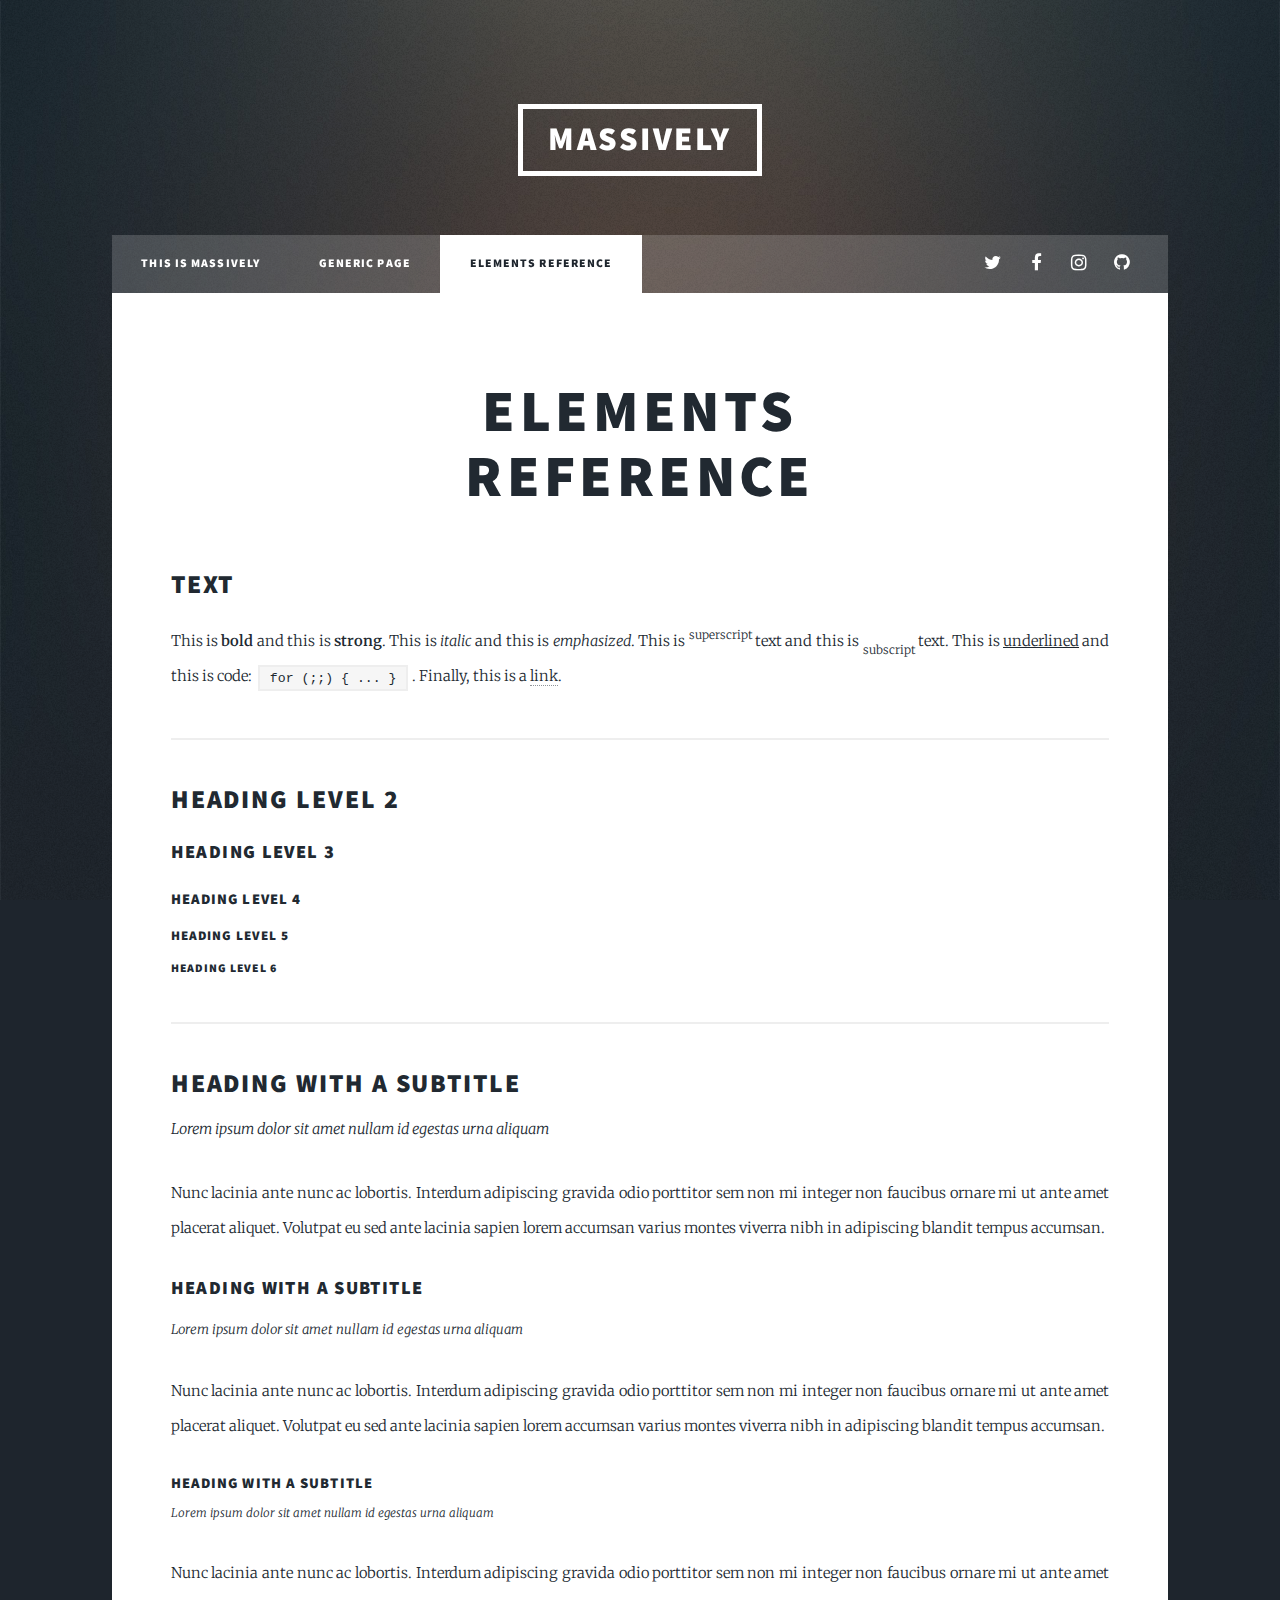
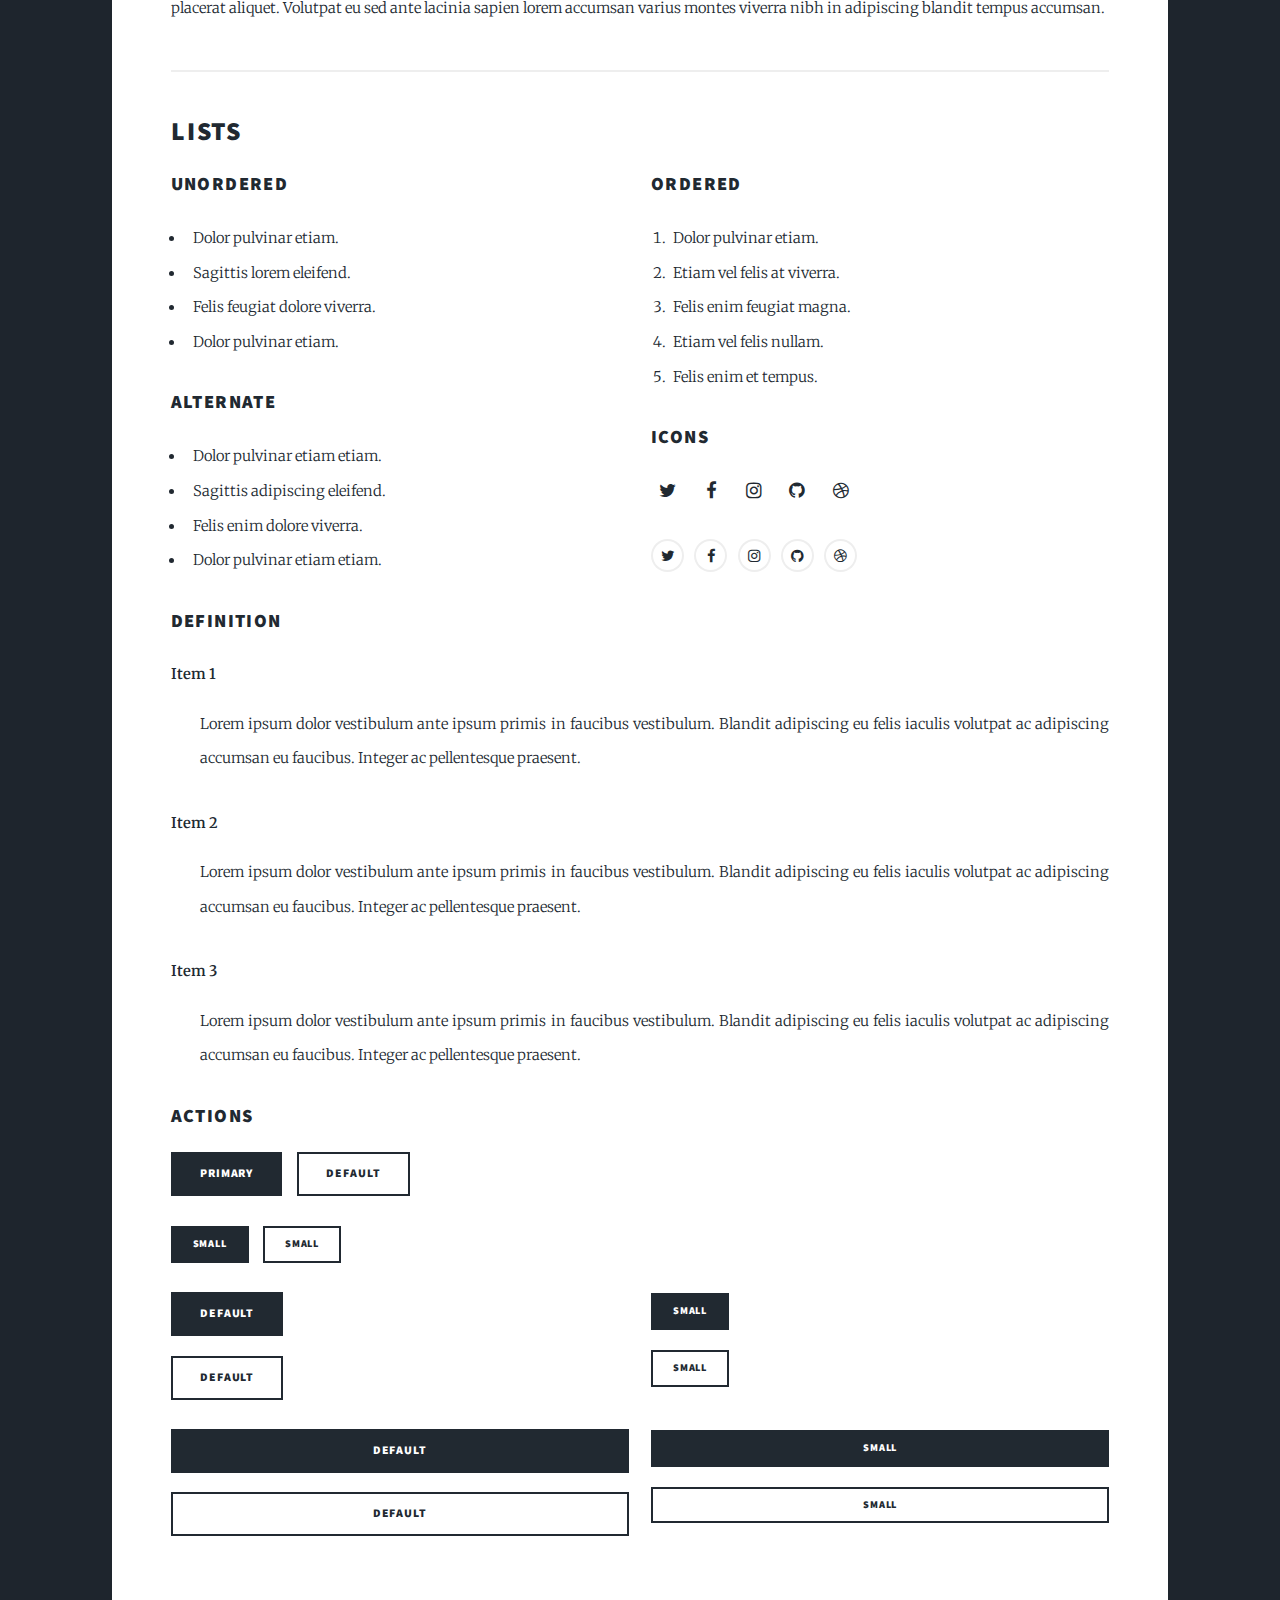
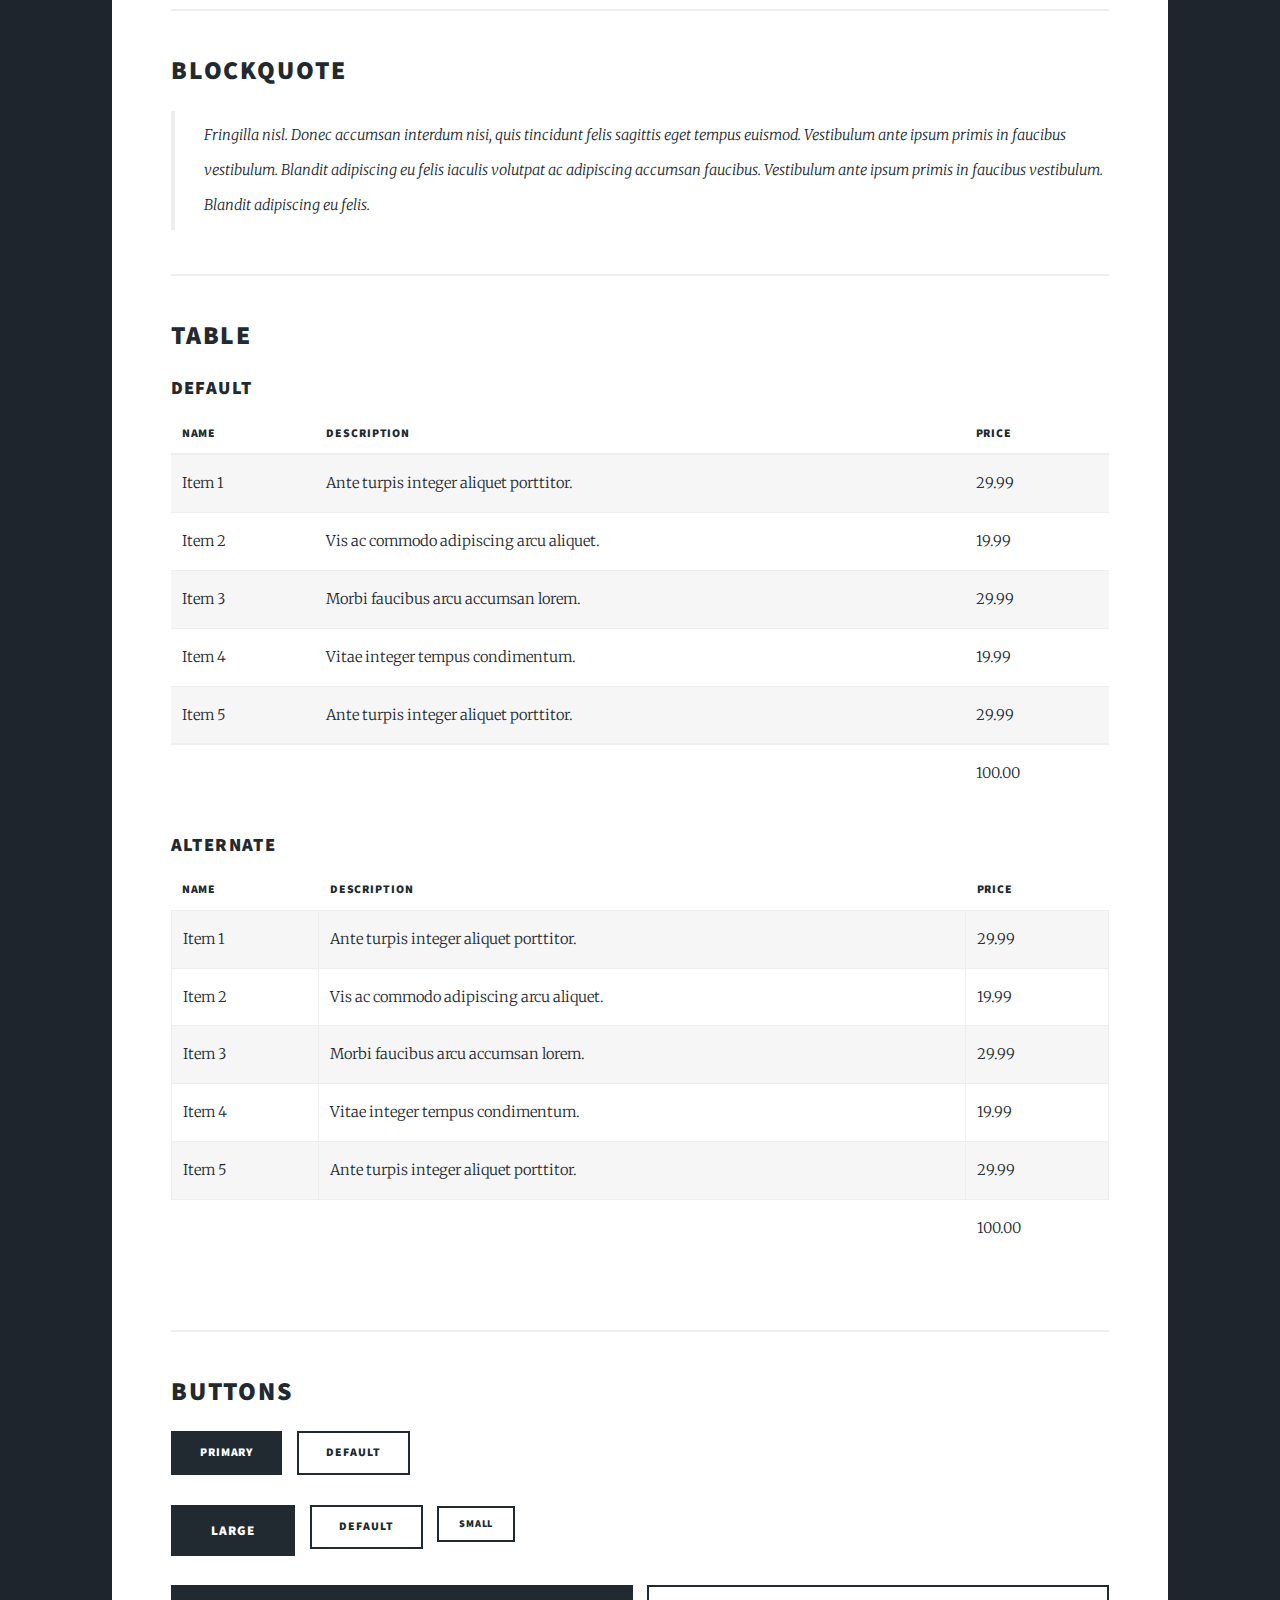
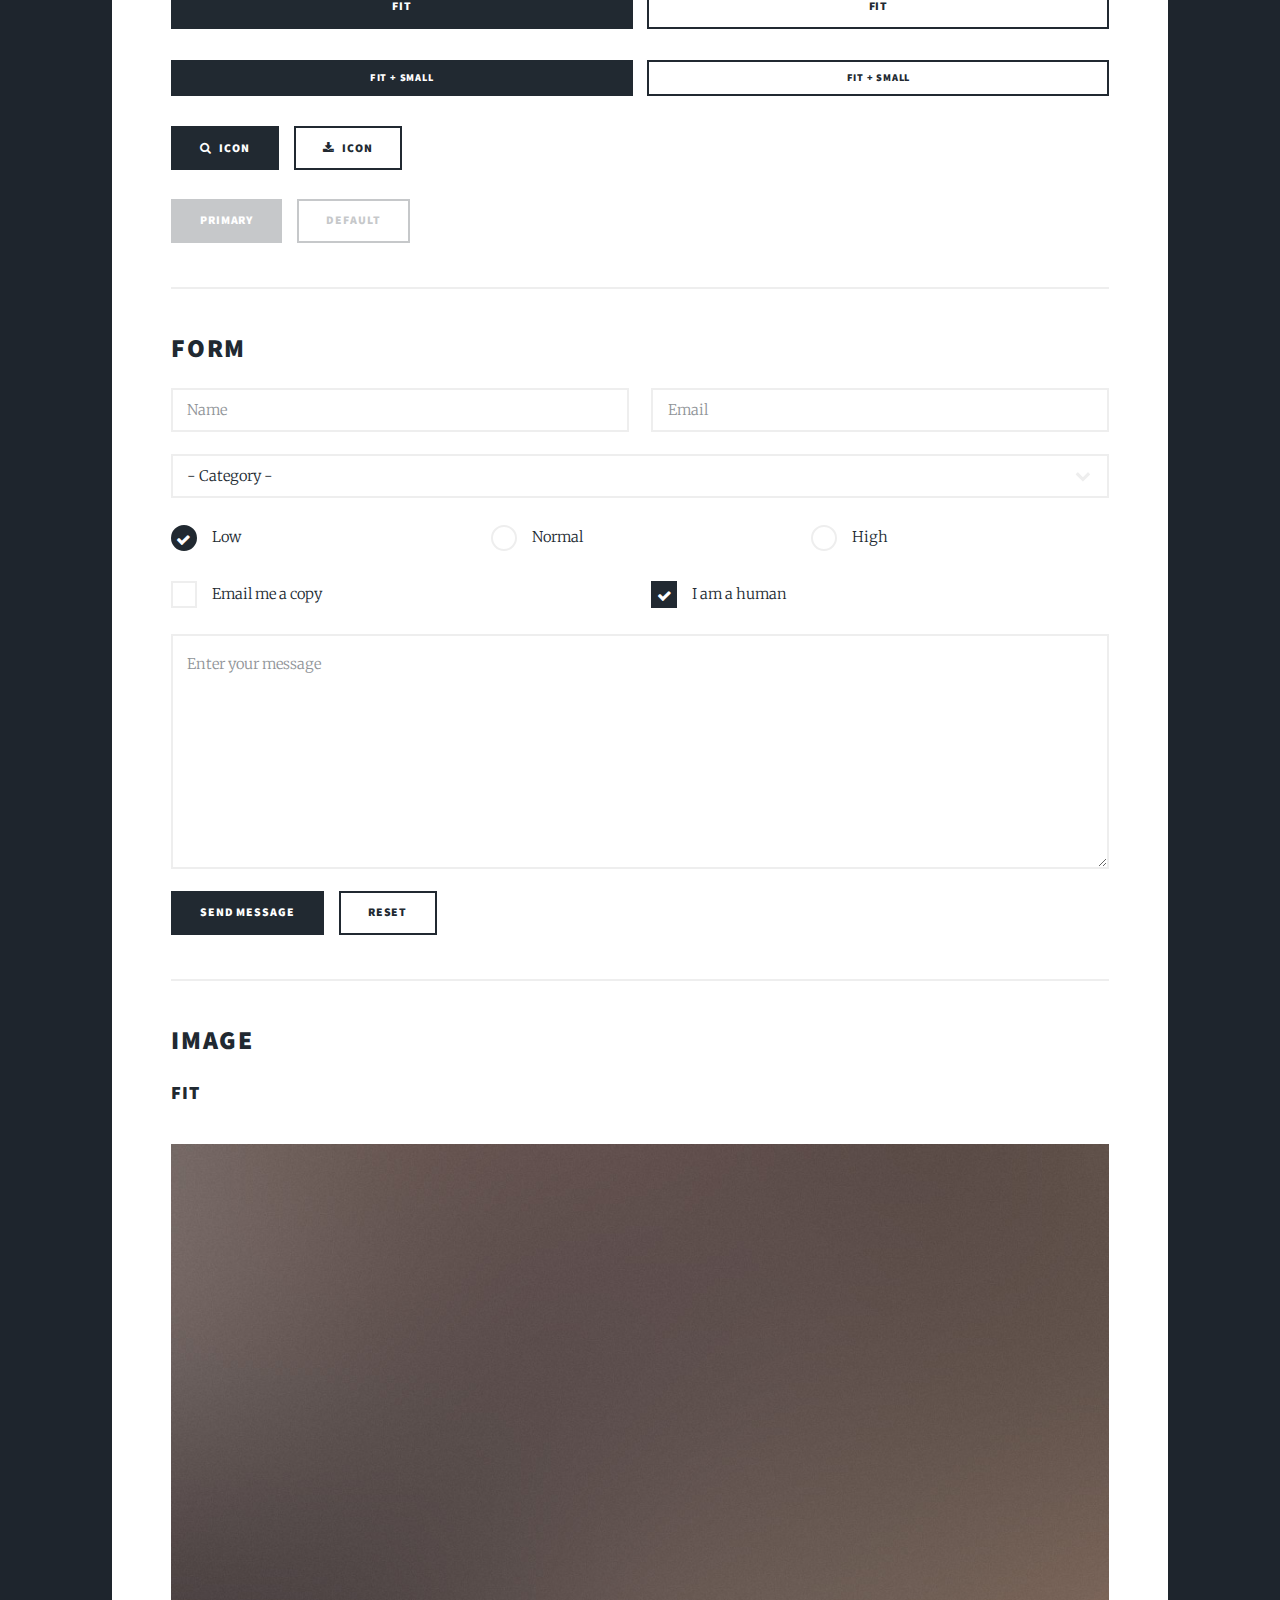
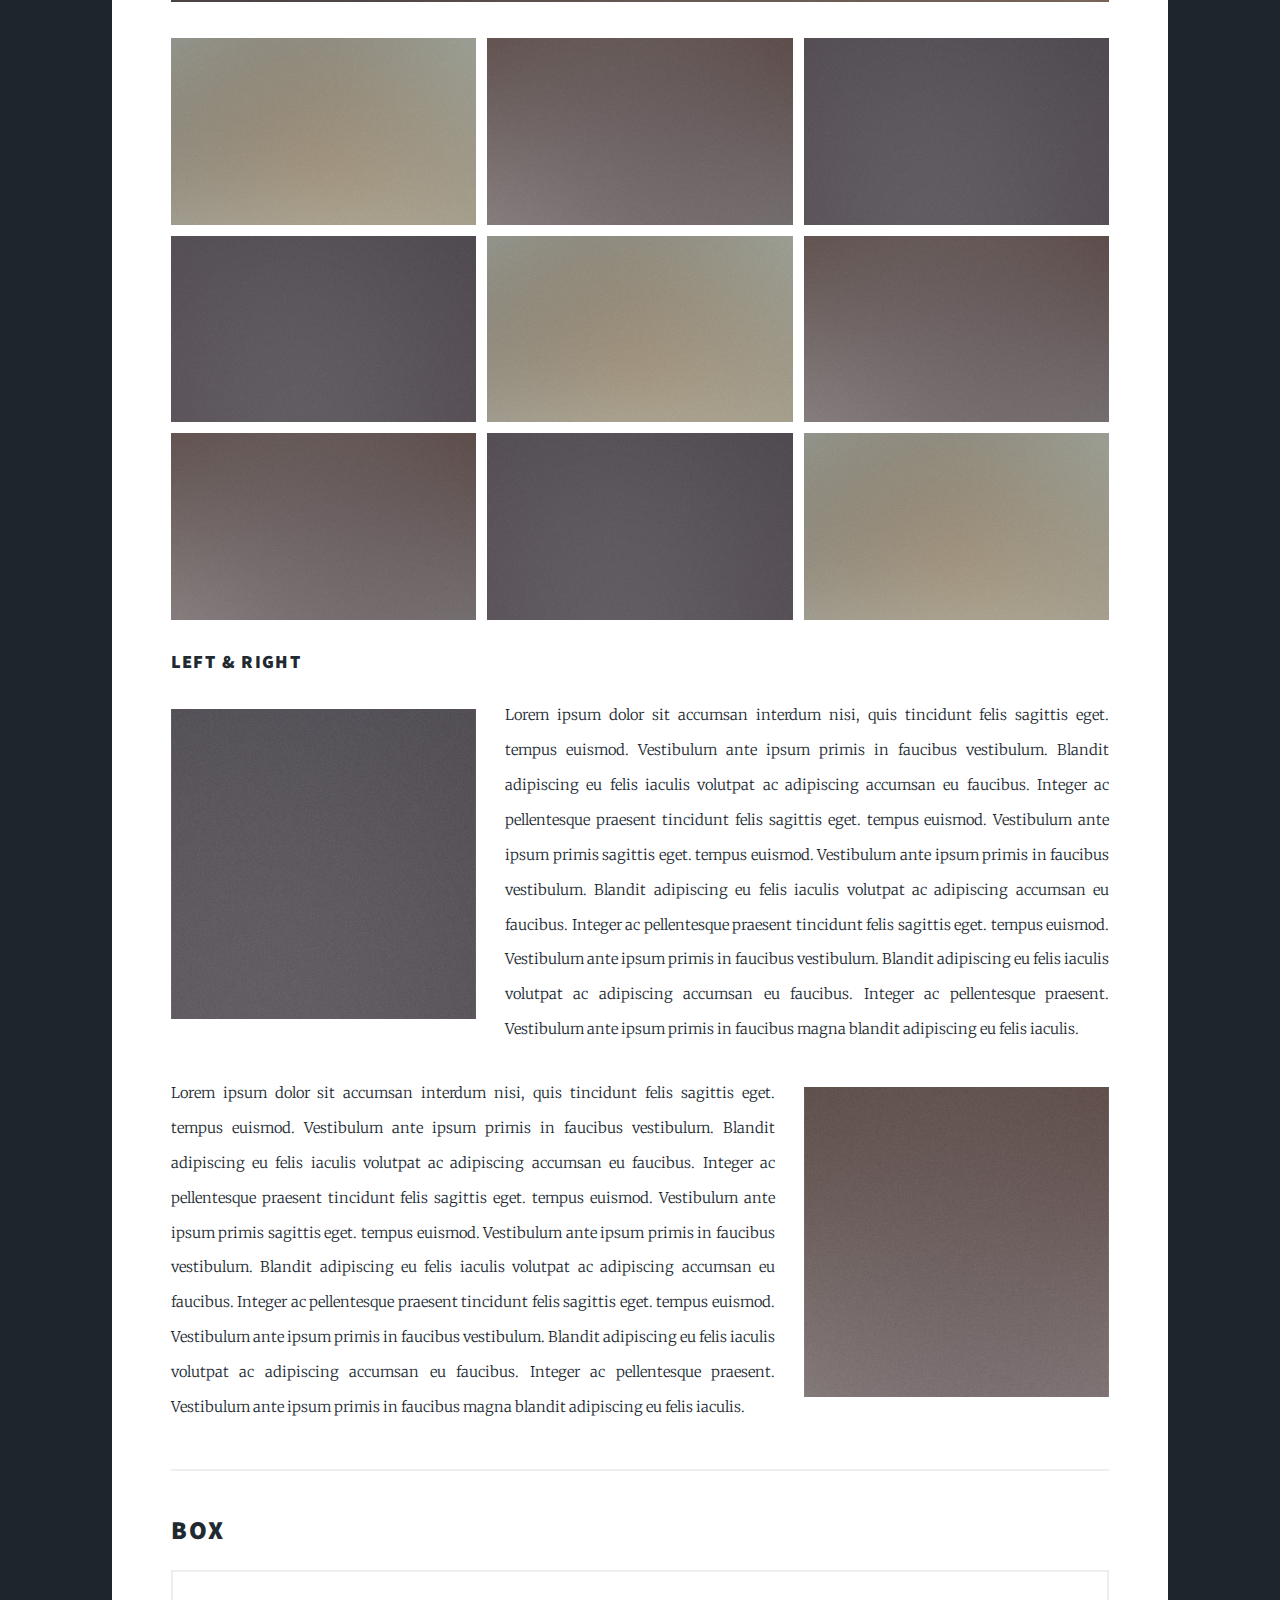
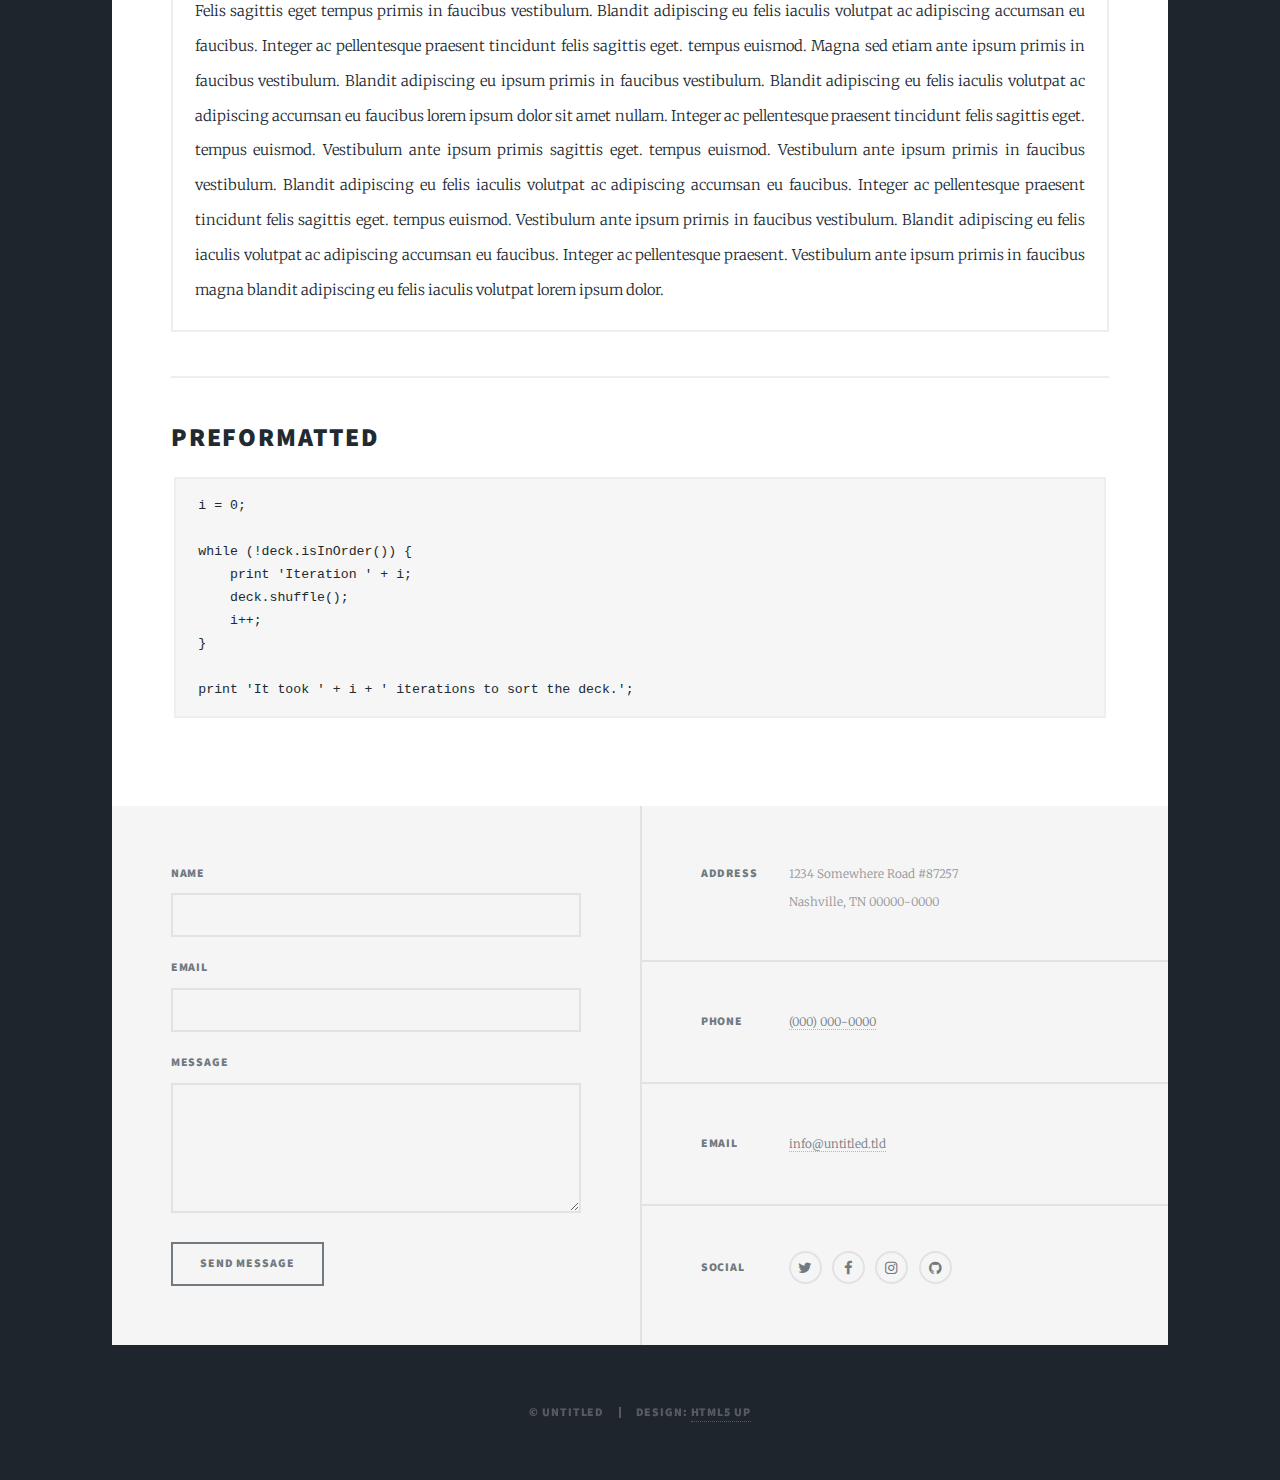
==== elements.html @ bd1774a1 "massively" ====
<!DOCTYPE HTML>
<!--
	Massively by HTML5 UP
	html5up.net | @ajlkn
	Free for personal and commercial use under the CCA 3.0 license (html5up.net/license)
-->
<html>
	<head>
		<title>Elements Reference - Massively by HTML5 UP</title>
		<meta charset="utf-8" />
		<meta name="viewport" content="width=device-width, initial-scale=1, user-scalable=no" />
		<link rel="stylesheet" href="assets/css/main.css" />
		<noscript><link rel="stylesheet" href="assets/css/noscript.css" /></noscript>
	</head>
	<body class="is-preload">

		<!-- Wrapper -->
			<div id="wrapper">

				<!-- Header -->
					<header id="header">
						<a href="index.html" class="logo">Massively</a>
					</header>

				<!-- Nav -->
					<nav id="nav">
						<ul class="links">
							<li><a href="index.html">This is Massively</a></li>
							<li><a href="generic.html">Generic Page</a></li>
							<li class="active"><a href="elements.html">Elements Reference</a></li>
						</ul>
						<ul class="icons">
							<li><a href="#" class="icon fa-twitter"><span class="label">Twitter</span></a></li>
							<li><a href="#" class="icon fa-facebook"><span class="label">Facebook</span></a></li>
							<li><a href="#" class="icon fa-instagram"><span class="label">Instagram</span></a></li>
							<li><a href="#" class="icon fa-github"><span class="label">GitHub</span></a></li>
						</ul>
					</nav>

				<!-- Main -->
					<div id="main">

						<!-- Post -->
							<section class="post">
								<header class="major">
									<h1>Elements<br />
									Reference</h1>
								</header>

								<!-- Text stuff -->
									<h2>Text</h2>
									<p>This is <b>bold</b> and this is <strong>strong</strong>. This is <i>italic</i> and this is <em>emphasized</em>.
									This is <sup>superscript</sup> text and this is <sub>subscript</sub> text.
									This is <u>underlined</u> and this is code: <code>for (;;) { ... }</code>.
									Finally, this is a <a href="#">link</a>.</p>
									<hr />
									<h2>Heading Level 2</h2>
									<h3>Heading Level 3</h3>
									<h4>Heading Level 4</h4>
									<h5>Heading Level 5</h5>
									<h6>Heading Level 6</h6>
									<hr />
									<header>
										<h2>Heading with a Subtitle</h2>
										<p>Lorem ipsum dolor sit amet nullam id egestas urna aliquam</p>
									</header>
									<p>Nunc lacinia ante nunc ac lobortis. Interdum adipiscing gravida odio porttitor sem non mi integer non faucibus ornare mi ut ante amet placerat aliquet. Volutpat eu sed ante lacinia sapien lorem accumsan varius montes viverra nibh in adipiscing blandit tempus accumsan.</p>
									<header>
										<h3>Heading with a Subtitle</h3>
										<p>Lorem ipsum dolor sit amet nullam id egestas urna aliquam</p>
									</header>
									<p>Nunc lacinia ante nunc ac lobortis. Interdum adipiscing gravida odio porttitor sem non mi integer non faucibus ornare mi ut ante amet placerat aliquet. Volutpat eu sed ante lacinia sapien lorem accumsan varius montes viverra nibh in adipiscing blandit tempus accumsan.</p>
									<header>
										<h4>Heading with a Subtitle</h4>
										<p>Lorem ipsum dolor sit amet nullam id egestas urna aliquam</p>
									</header>
									<p>Nunc lacinia ante nunc ac lobortis. Interdum adipiscing gravida odio porttitor sem non mi integer non faucibus ornare mi ut ante amet placerat aliquet. Volutpat eu sed ante lacinia sapien lorem accumsan varius montes viverra nibh in adipiscing blandit tempus accumsan.</p>

									<hr />

								<!-- Lists -->
									<h2>Lists</h2>
									<div class="row">
										<div class="col-6 col-12-small">

											<h3>Unordered</h3>
											<ul>
												<li>Dolor pulvinar etiam.</li>
												<li>Sagittis lorem eleifend.</li>
												<li>Felis feugiat dolore viverra.</li>
												<li>Dolor pulvinar etiam.</li>
											</ul>

											<h3>Alternate</h3>
											<ul class="alt">
												<li>Dolor pulvinar etiam etiam.</li>
												<li>Sagittis adipiscing eleifend.</li>
												<li>Felis enim dolore viverra.</li>
												<li>Dolor pulvinar etiam etiam.</li>
											</ul>

										</div>
										<div class="col-6 col-12-small">

											<h3>Ordered</h3>
											<ol>
												<li>Dolor pulvinar etiam.</li>
												<li>Etiam vel felis at viverra.</li>
												<li>Felis enim feugiat magna.</li>
												<li>Etiam vel felis nullam.</li>
												<li>Felis enim et tempus.</li>
											</ol>

											<h3>Icons</h3>
											<ul class="icons">
												<li><a href="#" class="icon fa-twitter"><span class="label">Twitter</span></a></li>
												<li><a href="#" class="icon fa-facebook"><span class="label">Facebook</span></a></li>
												<li><a href="#" class="icon fa-instagram"><span class="label">Instagram</span></a></li>
												<li><a href="#" class="icon fa-github"><span class="label">Github</span></a></li>
												<li><a href="#" class="icon fa-dribbble"><span class="label">Dribbble</span></a></li>
											</ul>
											<ul class="icons alt">
												<li><a href="#" class="icon alt fa-twitter"><span class="label">Twitter</span></a></li>
												<li><a href="#" class="icon alt fa-facebook"><span class="label">Facebook</span></a></li>
												<li><a href="#" class="icon alt fa-instagram"><span class="label">Instagram</span></a></li>
												<li><a href="#" class="icon alt fa-github"><span class="label">Github</span></a></li>
												<li><a href="#" class="icon alt fa-dribbble"><span class="label">Dribbble</span></a></li>
											</ul>

										</div>
									</div>
									<h3>Definition</h3>
									<dl>
										<dt>Item 1</dt>
										<dd>
											<p>Lorem ipsum dolor vestibulum ante ipsum primis in faucibus vestibulum. Blandit adipiscing eu felis iaculis volutpat ac adipiscing accumsan eu faucibus. Integer ac pellentesque praesent.</p>
										</dd>
										<dt>Item 2</dt>
										<dd>
											<p>Lorem ipsum dolor vestibulum ante ipsum primis in faucibus vestibulum. Blandit adipiscing eu felis iaculis volutpat ac adipiscing accumsan eu faucibus. Integer ac pellentesque praesent.</p>
										</dd>
										<dt>Item 3</dt>
										<dd>
											<p>Lorem ipsum dolor vestibulum ante ipsum primis in faucibus vestibulum. Blandit adipiscing eu felis iaculis volutpat ac adipiscing accumsan eu faucibus. Integer ac pellentesque praesent.</p>
										</dd>
									</dl>

									<h3>Actions</h3>
									<ul class="actions">
										<li><a href="#" class="button primary">Primary</a></li>
										<li><a href="#" class="button">Default</a></li>
									</ul>
									<ul class="actions small">
										<li><a href="#" class="button primary small">Small</a></li>
										<li><a href="#" class="button small">Small</a></li>
									</ul>
									<div class="row">
										<div class="col-6 col-12-small">
											<ul class="actions stacked">
												<li><a href="#" class="button primary">Default</a></li>
												<li><a href="#" class="button">Default</a></li>
											</ul>
										</div>
										<div class="col-6 col-12-small">
											<ul class="actions stacked">
												<li><a href="#" class="button primary small">Small</a></li>
												<li><a href="#" class="button small">Small</a></li>
											</ul>
										</div>
									</div>
									<div class="row">
										<div class="col-6 col-12-small">
											<ul class="actions stacked">
												<li><a href="#" class="button primary fit">Default</a></li>
												<li><a href="#" class="button fit">Default</a></li>
											</ul>
										</div>
										<div class="col-6 col-12-small">
											<ul class="actions stacked">
												<li><a href="#" class="button primary small fit">Small</a></li>
												<li><a href="#" class="button small fit">Small</a></li>
											</ul>
										</div>
									</div>

									<hr />

								<!-- Blockquote -->
									<h2>Blockquote</h2>
									<blockquote>Fringilla nisl. Donec accumsan interdum nisi, quis tincidunt felis sagittis eget tempus euismod. Vestibulum ante ipsum primis in faucibus vestibulum. Blandit adipiscing eu felis iaculis volutpat ac adipiscing accumsan faucibus. Vestibulum ante ipsum primis in faucibus vestibulum. Blandit adipiscing eu felis.</blockquote>

									<hr />

								<!-- Table -->
									<h2>Table</h2>

									<h3>Default</h3>
									<div class="table-wrapper">
										<table>
											<thead>
												<tr>
													<th>Name</th>
													<th>Description</th>
													<th>Price</th>
												</tr>
											</thead>
											<tbody>
												<tr>
													<td>Item 1</td>
													<td>Ante turpis integer aliquet porttitor.</td>
													<td>29.99</td>
												</tr>
												<tr>
													<td>Item 2</td>
													<td>Vis ac commodo adipiscing arcu aliquet.</td>
													<td>19.99</td>
												</tr>
												<tr>
													<td>Item 3</td>
													<td> Morbi faucibus arcu accumsan lorem.</td>
													<td>29.99</td>
												</tr>
												<tr>
													<td>Item 4</td>
													<td>Vitae integer tempus condimentum.</td>
													<td>19.99</td>
												</tr>
												<tr>
													<td>Item 5</td>
													<td>Ante turpis integer aliquet porttitor.</td>
													<td>29.99</td>
												</tr>
											</tbody>
											<tfoot>
												<tr>
													<td colspan="2"></td>
													<td>100.00</td>
												</tr>
											</tfoot>
										</table>
									</div>

									<h3>Alternate</h3>
									<div class="table-wrapper">
										<table class="alt">
											<thead>
												<tr>
													<th>Name</th>
													<th>Description</th>
													<th>Price</th>
												</tr>
											</thead>
											<tbody>
												<tr>
													<td>Item 1</td>
													<td>Ante turpis integer aliquet porttitor.</td>
													<td>29.99</td>
												</tr>
												<tr>
													<td>Item 2</td>
													<td>Vis ac commodo adipiscing arcu aliquet.</td>
													<td>19.99</td>
												</tr>
												<tr>
													<td>Item 3</td>
													<td> Morbi faucibus arcu accumsan lorem.</td>
													<td>29.99</td>
												</tr>
												<tr>
													<td>Item 4</td>
													<td>Vitae integer tempus condimentum.</td>
													<td>19.99</td>
												</tr>
												<tr>
													<td>Item 5</td>
													<td>Ante turpis integer aliquet porttitor.</td>
													<td>29.99</td>
												</tr>
											</tbody>
											<tfoot>
												<tr>
													<td colspan="2"></td>
													<td>100.00</td>
												</tr>
											</tfoot>
										</table>
									</div>

									<hr />

								<!-- Buttons -->
									<h2>Buttons</h2>
									<ul class="actions">
										<li><a href="#" class="button primary">Primary</a></li>
										<li><a href="#" class="button">Default</a></li>
									</ul>
									<ul class="actions">
										<li><a href="#" class="button primary large">Large</a></li>
										<li><a href="#" class="button">Default</a></li>
										<li><a href="#" class="button small">Small</a></li>
									</ul>
									<ul class="actions fit">
										<li><a href="#" class="button primary fit">Fit</a></li>
										<li><a href="#" class="button fit">Fit</a></li>
									</ul>
									<ul class="actions fit small">
										<li><a href="#" class="button primary fit small">Fit + Small</a></li>
										<li><a href="#" class="button fit small">Fit + Small</a></li>
									</ul>
									<ul class="actions">
										<li><a href="#" class="button primary icon fa-search">Icon</a></li>
										<li><a href="#" class="button icon fa-download">Icon</a></li>
									</ul>
									<ul class="actions">
										<li><span class="button primary disabled">Primary</span></li>
										<li><span class="button disabled">Default</span></li>
									</ul>

									<hr />

								<!-- Form -->
									<h2>Form</h2>

									<form method="post" action="#">
										<div class="row gtr-uniform">
											<div class="col-6 col-12-xsmall">
												<input type="text" name="demo-name" id="demo-name" value="" placeholder="Name" />
											</div>
											<div class="col-6 col-12-xsmall">
												<input type="email" name="demo-email" id="demo-email" value="" placeholder="Email" />
											</div>
											<!-- Break -->
											<div class="col-12">
												<select name="demo-category" id="demo-category">
													<option value="">- Category -</option>
													<option value="1">Manufacturing</option>
													<option value="1">Shipping</option>
													<option value="1">Administration</option>
													<option value="1">Human Resources</option>
												</select>
											</div>
											<!-- Break -->
											<div class="col-4 col-12-small">
												<input type="radio" id="demo-priority-low" name="demo-priority" checked>
												<label for="demo-priority-low">Low</label>
											</div>
											<div class="col-4 col-12-small">
												<input type="radio" id="demo-priority-normal" name="demo-priority">
												<label for="demo-priority-normal">Normal</label>
											</div>
											<div class="col-4 col-12-small">
												<input type="radio" id="demo-priority-high" name="demo-priority">
												<label for="demo-priority-high">High</label>
											</div>
											<!-- Break -->
											<div class="col-6 col-12-small">
												<input type="checkbox" id="demo-copy" name="demo-copy">
												<label for="demo-copy">Email me a copy</label>
											</div>
											<div class="col-6 col-12-small">
												<input type="checkbox" id="demo-human" name="demo-human" checked>
												<label for="demo-human">I am a human</label>
											</div>
											<!-- Break -->
											<div class="col-12">
												<textarea name="demo-message" id="demo-message" placeholder="Enter your message" rows="6"></textarea>
											</div>
											<!-- Break -->
											<div class="col-12">
												<ul class="actions">
													<li><input type="submit" value="Send Message" class="primary" /></li>
													<li><input type="reset" value="Reset" /></li>
												</ul>
											</div>
										</div>
									</form>

									<hr />

								<!-- Image -->
									<h2>Image</h2>

									<h3>Fit</h3>
									<span class="image fit"><img src="images/pic01.jpg" alt="" /></span>
									<div class="box alt">
										<div class="row gtr-50 gtr-uniform">
											<div class="col-4"><span class="image fit"><img src="images/pic02.jpg" alt="" /></span></div>
											<div class="col-4"><span class="image fit"><img src="images/pic03.jpg" alt="" /></span></div>
											<div class="col-4"><span class="image fit"><img src="images/pic04.jpg" alt="" /></span></div>
											<!-- Break -->
											<div class="col-4"><span class="image fit"><img src="images/pic04.jpg" alt="" /></span></div>
											<div class="col-4"><span class="image fit"><img src="images/pic02.jpg" alt="" /></span></div>
											<div class="col-4"><span class="image fit"><img src="images/pic03.jpg" alt="" /></span></div>
											<!-- Break -->
											<div class="col-4"><span class="image fit"><img src="images/pic03.jpg" alt="" /></span></div>
											<div class="col-4"><span class="image fit"><img src="images/pic04.jpg" alt="" /></span></div>
											<div class="col-4"><span class="image fit"><img src="images/pic02.jpg" alt="" /></span></div>
										</div>
									</div>

									<h3>Left &amp; Right</h3>
									<p><span class="image left"><img src="images/pic08.jpg" alt="" /></span>Lorem ipsum dolor sit accumsan interdum nisi, quis tincidunt felis sagittis eget. tempus euismod. Vestibulum ante ipsum primis in faucibus vestibulum. Blandit adipiscing eu felis iaculis volutpat ac adipiscing accumsan eu faucibus. Integer ac pellentesque praesent tincidunt felis sagittis eget. tempus euismod. Vestibulum ante ipsum primis sagittis eget. tempus euismod. Vestibulum ante ipsum primis in faucibus vestibulum. Blandit adipiscing eu felis iaculis volutpat ac adipiscing accumsan eu faucibus. Integer ac pellentesque praesent tincidunt felis sagittis eget. tempus euismod. Vestibulum ante ipsum primis in faucibus vestibulum. Blandit adipiscing eu felis iaculis volutpat ac adipiscing accumsan eu faucibus. Integer ac pellentesque praesent. Vestibulum ante ipsum primis in faucibus magna blandit adipiscing eu felis iaculis.</p>
									<p><span class="image right"><img src="images/pic09.jpg" alt="" /></span>Lorem ipsum dolor sit accumsan interdum nisi, quis tincidunt felis sagittis eget. tempus euismod. Vestibulum ante ipsum primis in faucibus vestibulum. Blandit adipiscing eu felis iaculis volutpat ac adipiscing accumsan eu faucibus. Integer ac pellentesque praesent tincidunt felis sagittis eget. tempus euismod. Vestibulum ante ipsum primis sagittis eget. tempus euismod. Vestibulum ante ipsum primis in faucibus vestibulum. Blandit adipiscing eu felis iaculis volutpat ac adipiscing accumsan eu faucibus. Integer ac pellentesque praesent tincidunt felis sagittis eget. tempus euismod. Vestibulum ante ipsum primis in faucibus vestibulum. Blandit adipiscing eu felis iaculis volutpat ac adipiscing accumsan eu faucibus. Integer ac pellentesque praesent. Vestibulum ante ipsum primis in faucibus magna blandit adipiscing eu felis iaculis.</p>

									<hr />

								<!-- Box -->
									<h2>Box</h2>
									<div class="box">
										<p>Felis sagittis eget tempus primis in faucibus vestibulum. Blandit adipiscing eu felis iaculis volutpat ac adipiscing accumsan eu faucibus. Integer ac pellentesque praesent tincidunt felis sagittis eget. tempus euismod. Magna sed etiam ante ipsum primis in faucibus vestibulum. Blandit adipiscing eu ipsum primis in faucibus vestibulum. Blandit adipiscing eu felis iaculis volutpat ac adipiscing accumsan eu faucibus lorem ipsum dolor sit amet nullam. Integer ac pellentesque praesent tincidunt felis sagittis eget. tempus euismod. Vestibulum ante ipsum primis sagittis eget. tempus euismod. Vestibulum ante ipsum primis in faucibus vestibulum. Blandit adipiscing eu felis iaculis volutpat ac adipiscing accumsan eu faucibus. Integer ac pellentesque praesent tincidunt felis sagittis eget. tempus euismod. Vestibulum ante ipsum primis in faucibus vestibulum. Blandit adipiscing eu felis iaculis volutpat ac adipiscing accumsan eu faucibus. Integer ac pellentesque praesent. Vestibulum ante ipsum primis in faucibus magna blandit adipiscing eu felis iaculis volutpat lorem ipsum dolor.</p>
									</div>

									<hr />

								<!-- Preformatted Code -->
									<h2>Preformatted</h2>
									<pre><code>i = 0;

while (!deck.isInOrder()) {
    print 'Iteration ' + i;
    deck.shuffle();
    i++;
}

print 'It took ' + i + ' iterations to sort the deck.';
</code></pre>

							</section>

					</div>

				<!-- Footer -->
					<footer id="footer">
						<section>
							<form method="post" action="#">
								<div class="fields">
									<div class="field">
										<label for="name">Name</label>
										<input type="text" name="name" id="name" />
									</div>
									<div class="field">
										<label for="email">Email</label>
										<input type="text" name="email" id="email" />
									</div>
									<div class="field">
										<label for="message">Message</label>
										<textarea name="message" id="message" rows="3"></textarea>
									</div>
								</div>
								<ul class="actions">
									<li><input type="submit" value="Send Message" /></li>
								</ul>
							</form>
						</section>
						<section class="split contact">
							<section class="alt">
								<h3>Address</h3>
								<p>1234 Somewhere Road #87257<br />
								Nashville, TN 00000-0000</p>
							</section>
							<section>
								<h3>Phone</h3>
								<p><a href="#">(000) 000-0000</a></p>
							</section>
							<section>
								<h3>Email</h3>
								<p><a href="#">info@untitled.tld</a></p>
							</section>
							<section>
								<h3>Social</h3>
								<ul class="icons alt">
									<li><a href="#" class="icon alt fa-twitter"><span class="label">Twitter</span></a></li>
									<li><a href="#" class="icon alt fa-facebook"><span class="label">Facebook</span></a></li>
									<li><a href="#" class="icon alt fa-instagram"><span class="label">Instagram</span></a></li>
									<li><a href="#" class="icon alt fa-github"><span class="label">GitHub</span></a></li>
								</ul>
							</section>
						</section>
					</footer>

				<!-- Copyright -->
					<div id="copyright">
						<ul><li>&copy; Untitled</li><li>Design: <a href="https://html5up.net">HTML5 UP</a></li></ul>
					</div>

			</div>

		<!-- Scripts -->
			<script src="assets/js/jquery.min.js"></script>
			<script src="assets/js/jquery.scrollex.min.js"></script>
			<script src="assets/js/jquery.scrolly.min.js"></script>
			<script src="assets/js/browser.min.js"></script>
			<script src="assets/js/breakpoints.min.js"></script>
			<script src="assets/js/util.js"></script>
			<script src="assets/js/main.js"></script>

	</body>
</html>
---- assets/css/main.css ----
@import url(font-awesome.min.css);
@import url("https://fonts.googleapis.com/css?family=Merriweather:300,700,300italic,700italic|Source+Sans+Pro:900");

/*
	Massively by HTML5 UP
	html5up.net | @ajlkn
	Free for personal and commercial use under the CCA 3.0 license (html5up.net/license)
*/

html, body, div, span, applet, object,
iframe, h1, h2, h3, h4, h5, h6, p, blockquote,
pre, a, abbr, acronym, address, big, cite,
code, del, dfn, em, img, ins, kbd, q, s, samp,
small, strike, strong, sub, sup, tt, var, b,
u, i, center, dl, dt, dd, ol, ul, li, fieldset,
form, label, legend, table, caption, tbody,
tfoot, thead, tr, th, td, article, aside,
canvas, details, embed, figure, figcaption,
footer, header, hgroup, menu, nav, output, ruby,
section, summary, time, mark, audio, video {
	margin: 0;
	padding: 0;
	border: 0;
	font-size: 100%;
	font: inherit;
	vertical-align: baseline;}

article, aside, details, figcaption, figure,
footer, header, hgroup, menu, nav, section {
	display: block;}

body {
	line-height: 1;
}

ol, ul {
	list-style: none;
}

blockquote, q {
	quotes: none;
}

	blockquote:before, blockquote:after, q:before, q:after {
		content: '';
		content: none;
	}

table {
	border-collapse: collapse;
	border-spacing: 0;
}

body {
	-webkit-text-size-adjust: none;
}

mark {
	background-color: transparent;
	color: inherit;
}

input::-moz-focus-inner {
	border: 0;
	padding: 0;
}

input, select, textarea {
	-moz-appearance: none;
	-webkit-appearance: none;
	-ms-appearance: none;
	appearance: none;
}

/* Basic */

	@-ms-viewport {
		width: device-width;
	}

	body {
		-ms-overflow-style: scrollbar;
	}

	@media screen and (max-width: 480px) {

		html, body {
			min-width: 320px;
		}

	}

	html {
		box-sizing: border-box;
	}

	*, *:before, *:after {
		box-sizing: inherit;
	}

	body {
		background-color: #1e252d;
	}

		body.is-preload *, body.is-preload *:before, body.is-preload *:after {
			-moz-animation: none !important;
			-webkit-animation: none !important;
			-ms-animation: none !important;
			animation: none !important;
			-moz-transition: none !important;
			-webkit-transition: none !important;
			-ms-transition: none !important;
			transition: none !important;
		}

/* Type */

	html {
		font-size: 16pt;
	}

		@media screen and (max-width: 1680px) {

			html {
				font-size: 12pt;
			}

		}

		@media screen and (max-width: 1280px) {

			html {
				font-size: 11pt;
			}

		}

		@media screen and (max-width: 360px) {

			html {
				font-size: 10pt;
			}

		}

	body {
		color: #212931;
	}

	body, input, select, textarea {
		font-family: "Merriweather", Georgia, serif;
		font-weight: 300;
		font-size: 1rem;
		line-height: 2.375;
	}

	a {
		-moz-transition: color 0.2s ease-in-out, background-color 0.2s ease-in-out, border-color 0.2s ease-in-out, box-shadow 0.2s ease-in-out;
		-webkit-transition: color 0.2s ease-in-out, background-color 0.2s ease-in-out, border-color 0.2s ease-in-out, box-shadow 0.2s ease-in-out;
		-ms-transition: color 0.2s ease-in-out, background-color 0.2s ease-in-out, border-color 0.2s ease-in-out, box-shadow 0.2s ease-in-out;
		transition: color 0.2s ease-in-out, background-color 0.2s ease-in-out, border-color 0.2s ease-in-out, box-shadow 0.2s ease-in-out;
		border-bottom: dotted 1px;
		text-decoration: none;
	}

		a:hover {
			border-bottom-color: transparent;
		}

	strong, b {
		font-weight: 600;
	}

	em, i {
		font-style: italic;
	}

	p {
		text-align: justify;
		margin: 0 0 2rem 0;
	}

	h1, h2, h3, h4, h5, h6 {
		font-family: "Source Sans Pro", Helvetica, sans-serif;
		font-weight: 900;
		line-height: 1.5;
		letter-spacing: 0.075em;
		text-transform: uppercase;
		margin: 0 0 1rem 0;
	}

		h1 a, h2 a, h3 a, h4 a, h5 a, h6 a {
			border-bottom: 0;
			color: inherit;
			text-decoration: none;
		}

	h1 {
		font-size: 4rem;
		line-height: 1.1;
		margin: 0 0 2rem 0;
	}

	h2 {
		font-size: 1.75rem;
		line-height: 1.3;
		margin: 0 0 1.5rem 0;
	}

	h3 {
		font-size: 1.25rem;
		margin: 0 0 1.5rem 0;
	}

	h4 {
		font-size: 1rem;
	}

	h5 {
		font-size: 0.9rem;
	}

	h6 {
		font-size: 0.8rem;
	}

	sub {
		font-size: 0.8rem;
		position: relative;
		top: 0.5rem;
	}

	sup {
		font-size: 0.8rem;
		position: relative;
		top: -0.5rem;
	}

	blockquote {
		border-left: solid 4px;
		font-style: italic;
		margin: 0 0 2rem 0;
		padding: 0.5rem 0 0.5rem 2rem;
	}

	code {
		border: solid 2px;
		font-family: "Courier New", monospace;
		font-size: 0.9rem;
		margin: 0 0.25rem;
		padding: 0.25rem 0.65rem;
	}

	pre {
		-webkit-overflow-scrolling: touch;
		font-family: "Courier New", monospace;
		font-size: 0.9rem;
		margin: 0 0 2rem 0;
	}

		pre code {
			display: block;
			line-height: 1.75;
			padding: 1rem 1.5rem;
			overflow-x: auto;
		}

	hr {
		border: 0;
		border-bottom: solid 2px;
		margin: 3rem 0;
	}

		hr.major {
			margin: 5rem 0;
		}

	.align-left {
		text-align: left;
	}

	.align-center {
		text-align: center;
	}

	.align-right {
		text-align: right;
	}

	input, select, textarea {
		color: #212931;
	}

	a {
		color: #212931;
		border-bottom-color: rgba(33, 41, 49, 0.5);
	}

		a:hover {
			border-bottom-color: transparent;
			color: #18bfef !important;
		}

	strong, b {
		color: #212931;
	}

	h1, h2, h3, h4, h5, h6 {
		color: #212931;
	}

	blockquote {
		border-left-color: #eeeeee;
	}

	code {
		background: rgba(220, 220, 220, 0.25);
		border-color: #eeeeee;
	}

	hr {
		border-bottom-color: #eeeeee;
	}

/* Row */

	.row {
		display: flex;
		flex-wrap: wrap;
		box-sizing: border-box;
		align-items: stretch;
	}

		.row > * {
			box-sizing: border-box;
		}

		.row.gtr-uniform > * > :last-child {
			margin-bottom: 0;
		}

		.row.aln-left {
			justify-content: flex-start;
		}

		.row.aln-center {
			justify-content: center;
		}

		.row.aln-right {
			justify-content: flex-end;
		}

		.row.aln-top {
			align-items: flex-start;
		}

		.row.aln-middle {
			align-items: center;
		}

		.row.aln-bottom {
			align-items: flex-end;
		}

		.row > .imp {
			order: -1;
		}

		.row > .col-1 {
			width: 8.3333333333%;
		}

		.row > .off-1 {
			margin-left: 8.3333333333%;
		}

		.row > .col-2 {
			width: 16.6666666667%;
		}

		.row > .off-2 {
			margin-left: 16.6666666667%;
		}

		.row > .col-3 {
			width: 25%;
		}

		.row > .off-3 {
			margin-left: 25%;
		}

		.row > .col-4 {
			width: 33.3333333333%;
		}

		.row > .off-4 {
			margin-left: 33.3333333333%;
		}

		.row > .col-5 {
			width: 41.6666666667%;
		}

		.row > .off-5 {
			margin-left: 41.6666666667%;
		}

		.row > .col-6 {
			width: 50%;
		}

		.row > .off-6 {
			margin-left: 50%;
		}

		.row > .col-7 {
			width: 58.3333333333%;
		}

		.row > .off-7 {
			margin-left: 58.3333333333%;
		}

		.row > .col-8 {
			width: 66.6666666667%;
		}

		.row > .off-8 {
			margin-left: 66.6666666667%;
		}

		.row > .col-9 {
			width: 75%;
		}

		.row > .off-9 {
			margin-left: 75%;
		}

		.row > .col-10 {
			width: 83.3333333333%;
		}

		.row > .off-10 {
			margin-left: 83.3333333333%;
		}

		.row > .col-11 {
			width: 91.6666666667%;
		}

		.row > .off-11 {
			margin-left: 91.6666666667%;
		}

		.row > .col-12 {
			width: 100%;
		}

		.row > .off-12 {
			margin-left: 100%;
		}

		.row.gtr-0 {
			margin-top: 0;
			margin-left: 0rem;
		}

			.row.gtr-0 > * {
				padding: 0 0 0 0rem;
			}

			.row.gtr-0.gtr-uniform {
				margin-top: 0rem;
			}

				.row.gtr-0.gtr-uniform > * {
					padding-top: 0rem;
				}

		.row.gtr-25 {
			margin-top: 0;
			margin-left: -0.375rem;
		}

			.row.gtr-25 > * {
				padding: 0 0 0 0.375rem;
			}

			.row.gtr-25.gtr-uniform {
				margin-top: -0.375rem;
			}

				.row.gtr-25.gtr-uniform > * {
					padding-top: 0.375rem;
				}

		.row.gtr-50 {
			margin-top: 0;
			margin-left: -0.75rem;
		}

			.row.gtr-50 > * {
				padding: 0 0 0 0.75rem;
			}

			.row.gtr-50.gtr-uniform {
				margin-top: -0.75rem;
			}

				.row.gtr-50.gtr-uniform > * {
					padding-top: 0.75rem;
				}

		.row {
			margin-top: 0;
			margin-left: -1.5rem;
		}

			.row > * {
				padding: 0 0 0 1.5rem;
			}

			.row.gtr-uniform {
				margin-top: -1.5rem;
			}

				.row.gtr-uniform > * {
					padding-top: 1.5rem;
				}

		.row.gtr-150 {
			margin-top: 0;
			margin-left: -2.25rem;
		}

			.row.gtr-150 > * {
				padding: 0 0 0 2.25rem;
			}

			.row.gtr-150.gtr-uniform {
				margin-top: -2.25rem;
			}

				.row.gtr-150.gtr-uniform > * {
					padding-top: 2.25rem;
				}

		.row.gtr-200 {
			margin-top: 0;
			margin-left: -3rem;
		}

			.row.gtr-200 > * {
				padding: 0 0 0 3rem;
			}

			.row.gtr-200.gtr-uniform {
				margin-top: -3rem;
			}

				.row.gtr-200.gtr-uniform > * {
					padding-top: 3rem;
				}

		@media screen and (max-width: 1680px) {

			.row {
				display: flex;
				flex-wrap: wrap;
				box-sizing: border-box;
				align-items: stretch;
			}

				.row > * {
					box-sizing: border-box;
				}

				.row.gtr-uniform > * > :last-child {
					margin-bottom: 0;
				}

				.row.aln-left {
					justify-content: flex-start;
				}

				.row.aln-center {
					justify-content: center;
				}

				.row.aln-right {
					justify-content: flex-end;
				}

				.row.aln-top {
					align-items: flex-start;
				}

				.row.aln-middle {
					align-items: center;
				}

				.row.aln-bottom {
					align-items: flex-end;
				}

				.row > .imp-xlarge {
					order: -1;
				}

				.row > .col-1-xlarge {
					width: 8.3333333333%;
				}

				.row > .off-1-xlarge {
					margin-left: 8.3333333333%;
				}

				.row > .col-2-xlarge {
					width: 16.6666666667%;
				}

				.row > .off-2-xlarge {
					margin-left: 16.6666666667%;
				}

				.row > .col-3-xlarge {
					width: 25%;
				}

				.row > .off-3-xlarge {
					margin-left: 25%;
				}

				.row > .col-4-xlarge {
					width: 33.3333333333%;
				}

				.row > .off-4-xlarge {
					margin-left: 33.3333333333%;
				}

				.row > .col-5-xlarge {
					width: 41.6666666667%;
				}

				.row > .off-5-xlarge {
					margin-left: 41.6666666667%;
				}

				.row > .col-6-xlarge {
					width: 50%;
				}

				.row > .off-6-xlarge {
					margin-left: 50%;
				}

				.row > .col-7-xlarge {
					width: 58.3333333333%;
				}

				.row > .off-7-xlarge {
					margin-left: 58.3333333333%;
				}

				.row > .col-8-xlarge {
					width: 66.6666666667%;
				}

				.row > .off-8-xlarge {
					margin-left: 66.6666666667%;
				}

				.row > .col-9-xlarge {
					width: 75%;
				}

				.row > .off-9-xlarge {
					margin-left: 75%;
				}

				.row > .col-10-xlarge {
					width: 83.3333333333%;
				}

				.row > .off-10-xlarge {
					margin-left: 83.3333333333%;
				}

				.row > .col-11-xlarge {
					width: 91.6666666667%;
				}

				.row > .off-11-xlarge {
					margin-left: 91.6666666667%;
				}

				.row > .col-12-xlarge {
					width: 100%;
				}

				.row > .off-12-xlarge {
					margin-left: 100%;
				}

				.row.gtr-0 {
					margin-top: 0;
					margin-left: 0rem;
				}

					.row.gtr-0 > * {
						padding: 0 0 0 0rem;
					}

					.row.gtr-0.gtr-uniform {
						margin-top: 0rem;
					}

						.row.gtr-0.gtr-uniform > * {
							padding-top: 0rem;
						}

				.row.gtr-25 {
					margin-top: 0;
					margin-left: -0.375rem;
				}

					.row.gtr-25 > * {
						padding: 0 0 0 0.375rem;
					}

					.row.gtr-25.gtr-uniform {
						margin-top: -0.375rem;
					}

						.row.gtr-25.gtr-uniform > * {
							padding-top: 0.375rem;
						}

				.row.gtr-50 {
					margin-top: 0;
					margin-left: -0.75rem;
				}

					.row.gtr-50 > * {
						padding: 0 0 0 0.75rem;
					}

					.row.gtr-50.gtr-uniform {
						margin-top: -0.75rem;
					}

						.row.gtr-50.gtr-uniform > * {
							padding-top: 0.75rem;
						}

				.row {
					margin-top: 0;
					margin-left: -1.5rem;
				}

					.row > * {
						padding: 0 0 0 1.5rem;
					}

					.row.gtr-uniform {
						margin-top: -1.5rem;
					}

						.row.gtr-uniform > * {
							padding-top: 1.5rem;
						}

				.row.gtr-150 {
					margin-top: 0;
					margin-left: -2.25rem;
				}

					.row.gtr-150 > * {
						padding: 0 0 0 2.25rem;
					}

					.row.gtr-150.gtr-uniform {
						margin-top: -2.25rem;
					}

						.row.gtr-150.gtr-uniform > * {
							padding-top: 2.25rem;
						}

				.row.gtr-200 {
					margin-top: 0;
					margin-left: -3rem;
				}

					.row.gtr-200 > * {
						padding: 0 0 0 3rem;
					}

					.row.gtr-200.gtr-uniform {
						margin-top: -3rem;
					}

						.row.gtr-200.gtr-uniform > * {
							padding-top: 3rem;
						}

		}

		@media screen and (max-width: 1280px) {

			.row {
				display: flex;
				flex-wrap: wrap;
				box-sizing: border-box;
				align-items: stretch;
			}

				.row > * {
					box-sizing: border-box;
				}

				.row.gtr-uniform > * > :last-child {
					margin-bottom: 0;
				}

				.row.aln-left {
					justify-content: flex-start;
				}

				.row.aln-center {
					justify-content: center;
				}

				.row.aln-right {
					justify-content: flex-end;
				}

				.row.aln-top {
					align-items: flex-start;
				}

				.row.aln-middle {
					align-items: center;
				}

				.row.aln-bottom {
					align-items: flex-end;
				}

				.row > .imp-large {
					order: -1;
				}

				.row > .col-1-large {
					width: 8.3333333333%;
				}

				.row > .off-1-large {
					margin-left: 8.3333333333%;
				}

				.row > .col-2-large {
					width: 16.6666666667%;
				}

				.row > .off-2-large {
					margin-left: 16.6666666667%;
				}

				.row > .col-3-large {
					width: 25%;
				}

				.row > .off-3-large {
					margin-left: 25%;
				}

				.row > .col-4-large {
					width: 33.3333333333%;
				}

				.row > .off-4-large {
					margin-left: 33.3333333333%;
				}

				.row > .col-5-large {
					width: 41.6666666667%;
				}

				.row > .off-5-large {
					margin-left: 41.6666666667%;
				}

				.row > .col-6-large {
					width: 50%;
				}

				.row > .off-6-large {
					margin-left: 50%;
				}

				.row > .col-7-large {
					width: 58.3333333333%;
				}

				.row > .off-7-large {
					margin-left: 58.3333333333%;
				}

				.row > .col-8-large {
					width: 66.6666666667%;
				}

				.row > .off-8-large {
					margin-left: 66.6666666667%;
				}

				.row > .col-9-large {
					width: 75%;
				}

				.row > .off-9-large {
					margin-left: 75%;
				}

				.row > .col-10-large {
					width: 83.3333333333%;
				}

				.row > .off-10-large {
					margin-left: 83.3333333333%;
				}

				.row > .col-11-large {
					width: 91.6666666667%;
				}

				.row > .off-11-large {
					margin-left: 91.6666666667%;
				}

				.row > .col-12-large {
					width: 100%;
				}

				.row > .off-12-large {
					margin-left: 100%;
				}

				.row.gtr-0 {
					margin-top: 0;
					margin-left: 0rem;
				}

					.row.gtr-0 > * {
						padding: 0 0 0 0rem;
					}

					.row.gtr-0.gtr-uniform {
						margin-top: 0rem;
					}

						.row.gtr-0.gtr-uniform > * {
							padding-top: 0rem;
						}

				.row.gtr-25 {
					margin-top: 0;
					margin-left: -0.375rem;
				}

					.row.gtr-25 > * {
						padding: 0 0 0 0.375rem;
					}

					.row.gtr-25.gtr-uniform {
						margin-top: -0.375rem;
					}

						.row.gtr-25.gtr-uniform > * {
							padding-top: 0.375rem;
						}

				.row.gtr-50 {
					margin-top: 0;
					margin-left: -0.75rem;
				}

					.row.gtr-50 > * {
						padding: 0 0 0 0.75rem;
					}

					.row.gtr-50.gtr-uniform {
						margin-top: -0.75rem;
					}

						.row.gtr-50.gtr-uniform > * {
							padding-top: 0.75rem;
						}

				.row {
					margin-top: 0;
					margin-left: -1.5rem;
				}

					.row > * {
						padding: 0 0 0 1.5rem;
					}

					.row.gtr-uniform {
						margin-top: -1.5rem;
					}

						.row.gtr-uniform > * {
							padding-top: 1.5rem;
						}

				.row.gtr-150 {
					margin-top: 0;
					margin-left: -2.25rem;
				}

					.row.gtr-150 > * {
						padding: 0 0 0 2.25rem;
					}

					.row.gtr-150.gtr-uniform {
						margin-top: -2.25rem;
					}

						.row.gtr-150.gtr-uniform > * {
							padding-top: 2.25rem;
						}

				.row.gtr-200 {
					margin-top: 0;
					margin-left: -3rem;
				}

					.row.gtr-200 > * {
						padding: 0 0 0 3rem;
					}

					.row.gtr-200.gtr-uniform {
						margin-top: -3rem;
					}

						.row.gtr-200.gtr-uniform > * {
							padding-top: 3rem;
						}

		}

		@media screen and (max-width: 980px) {

			.row {
				display: flex;
				flex-wrap: wrap;
				box-sizing: border-box;
				align-items: stretch;
			}

				.row > * {
					box-sizing: border-box;
				}

				.row.gtr-uniform > * > :last-child {
					margin-bottom: 0;
				}

				.row.aln-left {
					justify-content: flex-start;
				}

				.row.aln-center {
					justify-content: center;
				}

				.row.aln-right {
					justify-content: flex-end;
				}

				.row.aln-top {
					align-items: flex-start;
				}

				.row.aln-middle {
					align-items: center;
				}

				.row.aln-bottom {
					align-items: flex-end;
				}

				.row > .imp-medium {
					order: -1;
				}

				.row > .col-1-medium {
					width: 8.3333333333%;
				}

				.row > .off-1-medium {
					margin-left: 8.3333333333%;
				}

				.row > .col-2-medium {
					width: 16.6666666667%;
				}

				.row > .off-2-medium {
					margin-left: 16.6666666667%;
				}

				.row > .col-3-medium {
					width: 25%;
				}

				.row > .off-3-medium {
					margin-left: 25%;
				}

				.row > .col-4-medium {
					width: 33.3333333333%;
				}

				.row > .off-4-medium {
					margin-left: 33.3333333333%;
				}

				.row > .col-5-medium {
					width: 41.6666666667%;
				}

				.row > .off-5-medium {
					margin-left: 41.6666666667%;
				}

				.row > .col-6-medium {
					width: 50%;
				}

				.row > .off-6-medium {
					margin-left: 50%;
				}

				.row > .col-7-medium {
					width: 58.3333333333%;
				}

				.row > .off-7-medium {
					margin-left: 58.3333333333%;
				}

				.row > .col-8-medium {
					width: 66.6666666667%;
				}

				.row > .off-8-medium {
					margin-left: 66.6666666667%;
				}

				.row > .col-9-medium {
					width: 75%;
				}

				.row > .off-9-medium {
					margin-left: 75%;
				}

				.row > .col-10-medium {
					width: 83.3333333333%;
				}

				.row > .off-10-medium {
					margin-left: 83.3333333333%;
				}

				.row > .col-11-medium {
					width: 91.6666666667%;
				}

				.row > .off-11-medium {
					margin-left: 91.6666666667%;
				}

				.row > .col-12-medium {
					width: 100%;
				}

				.row > .off-12-medium {
					margin-left: 100%;
				}

				.row.gtr-0 {
					margin-top: 0;
					margin-left: 0rem;
				}

					.row.gtr-0 > * {
						padding: 0 0 0 0rem;
					}

					.row.gtr-0.gtr-uniform {
						margin-top: 0rem;
					}

						.row.gtr-0.gtr-uniform > * {
							padding-top: 0rem;
						}

				.row.gtr-25 {
					margin-top: 0;
					margin-left: -0.375rem;
				}

					.row.gtr-25 > * {
						padding: 0 0 0 0.375rem;
					}

					.row.gtr-25.gtr-uniform {
						margin-top: -0.375rem;
					}

						.row.gtr-25.gtr-uniform > * {
							padding-top: 0.375rem;
						}

				.row.gtr-50 {
					margin-top: 0;
					margin-left: -0.75rem;
				}

					.row.gtr-50 > * {
						padding: 0 0 0 0.75rem;
					}

					.row.gtr-50.gtr-uniform {
						margin-top: -0.75rem;
					}

						.row.gtr-50.gtr-uniform > * {
							padding-top: 0.75rem;
						}

				.row {
					margin-top: 0;
					margin-left: -1.5rem;
				}

					.row > * {
						padding: 0 0 0 1.5rem;
					}

					.row.gtr-uniform {
						margin-top: -1.5rem;
					}

						.row.gtr-uniform > * {
							padding-top: 1.5rem;
						}

				.row.gtr-150 {
					margin-top: 0;
					margin-left: -2.25rem;
				}

					.row.gtr-150 > * {
						padding: 0 0 0 2.25rem;
					}

					.row.gtr-150.gtr-uniform {
						margin-top: -2.25rem;
					}

						.row.gtr-150.gtr-uniform > * {
							padding-top: 2.25rem;
						}

				.row.gtr-200 {
					margin-top: 0;
					margin-left: -3rem;
				}

					.row.gtr-200 > * {
						padding: 0 0 0 3rem;
					}

					.row.gtr-200.gtr-uniform {
						margin-top: -3rem;
					}

						.row.gtr-200.gtr-uniform > * {
							padding-top: 3rem;
						}

		}

		@media screen and (max-width: 736px) {

			.row {
				display: flex;
				flex-wrap: wrap;
				box-sizing: border-box;
				align-items: stretch;
			}

				.row > * {
					box-sizing: border-box;
				}

				.row.gtr-uniform > * > :last-child {
					margin-bottom: 0;
				}

				.row.aln-left {
					justify-content: flex-start;
				}

				.row.aln-center {
					justify-content: center;
				}

				.row.aln-right {
					justify-content: flex-end;
				}

				.row.aln-top {
					align-items: flex-start;
				}

				.row.aln-middle {
					align-items: center;
				}

				.row.aln-bottom {
					align-items: flex-end;
				}

				.row > .imp-small {
					order: -1;
				}

				.row > .col-1-small {
					width: 8.3333333333%;
				}

				.row > .off-1-small {
					margin-left: 8.3333333333%;
				}

				.row > .col-2-small {
					width: 16.6666666667%;
				}

				.row > .off-2-small {
					margin-left: 16.6666666667%;
				}

				.row > .col-3-small {
					width: 25%;
				}

				.row > .off-3-small {
					margin-left: 25%;
				}

				.row > .col-4-small {
					width: 33.3333333333%;
				}

				.row > .off-4-small {
					margin-left: 33.3333333333%;
				}

				.row > .col-5-small {
					width: 41.6666666667%;
				}

				.row > .off-5-small {
					margin-left: 41.6666666667%;
				}

				.row > .col-6-small {
					width: 50%;
				}

				.row > .off-6-small {
					margin-left: 50%;
				}

				.row > .col-7-small {
					width: 58.3333333333%;
				}

				.row > .off-7-small {
					margin-left: 58.3333333333%;
				}

				.row > .col-8-small {
					width: 66.6666666667%;
				}

				.row > .off-8-small {
					margin-left: 66.6666666667%;
				}

				.row > .col-9-small {
					width: 75%;
				}

				.row > .off-9-small {
					margin-left: 75%;
				}

				.row > .col-10-small {
					width: 83.3333333333%;
				}

				.row > .off-10-small {
					margin-left: 83.3333333333%;
				}

				.row > .col-11-small {
					width: 91.6666666667%;
				}

				.row > .off-11-small {
					margin-left: 91.6666666667%;
				}

				.row > .col-12-small {
					width: 100%;
				}

				.row > .off-12-small {
					margin-left: 100%;
				}

				.row.gtr-0 {
					margin-top: 0;
					margin-left: 0rem;
				}

					.row.gtr-0 > * {
						padding: 0 0 0 0rem;
					}

					.row.gtr-0.gtr-uniform {
						margin-top: 0rem;
					}

						.row.gtr-0.gtr-uniform > * {
							padding-top: 0rem;
						}

				.row.gtr-25 {
					margin-top: 0;
					margin-left: -0.375rem;
				}

					.row.gtr-25 > * {
						padding: 0 0 0 0.375rem;
					}

					.row.gtr-25.gtr-uniform {
						margin-top: -0.375rem;
					}

						.row.gtr-25.gtr-uniform > * {
							padding-top: 0.375rem;
						}

				.row.gtr-50 {
					margin-top: 0;
					margin-left: -0.75rem;
				}

					.row.gtr-50 > * {
						padding: 0 0 0 0.75rem;
					}

					.row.gtr-50.gtr-uniform {
						margin-top: -0.75rem;
					}

						.row.gtr-50.gtr-uniform > * {
							padding-top: 0.75rem;
						}

				.row {
					margin-top: 0;
					margin-left: -1.5rem;
				}

					.row > * {
						padding: 0 0 0 1.5rem;
					}

					.row.gtr-uniform {
						margin-top: -1.5rem;
					}

						.row.gtr-uniform > * {
							padding-top: 1.5rem;
						}

				.row.gtr-150 {
					margin-top: 0;
					margin-left: -2.25rem;
				}

					.row.gtr-150 > * {
						padding: 0 0 0 2.25rem;
					}

					.row.gtr-150.gtr-uniform {
						margin-top: -2.25rem;
					}

						.row.gtr-150.gtr-uniform > * {
							padding-top: 2.25rem;
						}

				.row.gtr-200 {
					margin-top: 0;
					margin-left: -3rem;
				}

					.row.gtr-200 > * {
						padding: 0 0 0 3rem;
					}

					.row.gtr-200.gtr-uniform {
						margin-top: -3rem;
					}

						.row.gtr-200.gtr-uniform > * {
							padding-top: 3rem;
						}

		}

		@media screen and (max-width: 480px) {

			.row {
				display: flex;
				flex-wrap: wrap;
				box-sizing: border-box;
				align-items: stretch;
			}

				.row > * {
					box-sizing: border-box;
				}

				.row.gtr-uniform > * > :last-child {
					margin-bottom: 0;
				}

				.row.aln-left {
					justify-content: flex-start;
				}

				.row.aln-center {
					justify-content: center;
				}

				.row.aln-right {
					justify-content: flex-end;
				}

				.row.aln-top {
					align-items: flex-start;
				}

				.row.aln-middle {
					align-items: center;
				}

				.row.aln-bottom {
					align-items: flex-end;
				}

				.row > .imp-xsmall {
					order: -1;
				}

				.row > .col-1-xsmall {
					width: 8.3333333333%;
				}

				.row > .off-1-xsmall {
					margin-left: 8.3333333333%;
				}

				.row > .col-2-xsmall {
					width: 16.6666666667%;
				}

				.row > .off-2-xsmall {
					margin-left: 16.6666666667%;
				}

				.row > .col-3-xsmall {
					width: 25%;
				}

				.row > .off-3-xsmall {
					margin-left: 25%;
				}

				.row > .col-4-xsmall {
					width: 33.3333333333%;
				}

				.row > .off-4-xsmall {
					margin-left: 33.3333333333%;
				}

				.row > .col-5-xsmall {
					width: 41.6666666667%;
				}

				.row > .off-5-xsmall {
					margin-left: 41.6666666667%;
				}

				.row > .col-6-xsmall {
					width: 50%;
				}

				.row > .off-6-xsmall {
					margin-left: 50%;
				}

				.row > .col-7-xsmall {
					width: 58.3333333333%;
				}

				.row > .off-7-xsmall {
					margin-left: 58.3333333333%;
				}

				.row > .col-8-xsmall {
					width: 66.6666666667%;
				}

				.row > .off-8-xsmall {
					margin-left: 66.6666666667%;
				}

				.row > .col-9-xsmall {
					width: 75%;
				}

				.row > .off-9-xsmall {
					margin-left: 75%;
				}

				.row > .col-10-xsmall {
					width: 83.3333333333%;
				}

				.row > .off-10-xsmall {
					margin-left: 83.3333333333%;
				}

				.row > .col-11-xsmall {
					width: 91.6666666667%;
				}

				.row > .off-11-xsmall {
					margin-left: 91.6666666667%;
				}

				.row > .col-12-xsmall {
					width: 100%;
				}

				.row > .off-12-xsmall {
					margin-left: 100%;
				}

				.row.gtr-0 {
					margin-top: 0;
					margin-left: 0rem;
				}

					.row.gtr-0 > * {
						padding: 0 0 0 0rem;
					}

					.row.gtr-0.gtr-uniform {
						margin-top: 0rem;
					}

						.row.gtr-0.gtr-uniform > * {
							padding-top: 0rem;
						}

				.row.gtr-25 {
					margin-top: 0;
					margin-left: -0.375rem;
				}

					.row.gtr-25 > * {
						padding: 0 0 0 0.375rem;
					}

					.row.gtr-25.gtr-uniform {
						margin-top: -0.375rem;
					}

						.row.gtr-25.gtr-uniform > * {
							padding-top: 0.375rem;
						}

				.row.gtr-50 {
					margin-top: 0;
					margin-left: -0.75rem;
				}

					.row.gtr-50 > * {
						padding: 0 0 0 0.75rem;
					}

					.row.gtr-50.gtr-uniform {
						margin-top: -0.75rem;
					}

						.row.gtr-50.gtr-uniform > * {
							padding-top: 0.75rem;
						}

				.row {
					margin-top: 0;
					margin-left: -1.5rem;
				}

					.row > * {
						padding: 0 0 0 1.5rem;
					}

					.row.gtr-uniform {
						margin-top: -1.5rem;
					}

						.row.gtr-uniform > * {
							padding-top: 1.5rem;
						}

				.row.gtr-150 {
					margin-top: 0;
					margin-left: -2.25rem;
				}

					.row.gtr-150 > * {
						padding: 0 0 0 2.25rem;
					}

					.row.gtr-150.gtr-uniform {
						margin-top: -2.25rem;
					}

						.row.gtr-150.gtr-uniform > * {
							padding-top: 2.25rem;
						}

				.row.gtr-200 {
					margin-top: 0;
					margin-left: -3rem;
				}

					.row.gtr-200 > * {
						padding: 0 0 0 3rem;
					}

					.row.gtr-200.gtr-uniform {
						margin-top: -3rem;
					}

						.row.gtr-200.gtr-uniform > * {
							padding-top: 3rem;
						}

		}

		@media screen and (max-width: 360px) {

			.row {
				display: flex;
				flex-wrap: wrap;
				box-sizing: border-box;
				align-items: stretch;
			}

				.row > * {
					box-sizing: border-box;
				}

				.row.gtr-uniform > * > :last-child {
					margin-bottom: 0;
				}

				.row.aln-left {
					justify-content: flex-start;
				}

				.row.aln-center {
					justify-content: center;
				}

				.row.aln-right {
					justify-content: flex-end;
				}

				.row.aln-top {
					align-items: flex-start;
				}

				.row.aln-middle {
					align-items: center;
				}

				.row.aln-bottom {
					align-items: flex-end;
				}

				.row > .imp-xxsmall {
					order: -1;
				}

				.row > .col-1-xxsmall {
					width: 8.3333333333%;
				}

				.row > .off-1-xxsmall {
					margin-left: 8.3333333333%;
				}

				.row > .col-2-xxsmall {
					width: 16.6666666667%;
				}

				.row > .off-2-xxsmall {
					margin-left: 16.6666666667%;
				}

				.row > .col-3-xxsmall {
					width: 25%;
				}

				.row > .off-3-xxsmall {
					margin-left: 25%;
				}

				.row > .col-4-xxsmall {
					width: 33.3333333333%;
				}

				.row > .off-4-xxsmall {
					margin-left: 33.3333333333%;
				}

				.row > .col-5-xxsmall {
					width: 41.6666666667%;
				}

				.row > .off-5-xxsmall {
					margin-left: 41.6666666667%;
				}

				.row > .col-6-xxsmall {
					width: 50%;
				}

				.row > .off-6-xxsmall {
					margin-left: 50%;
				}

				.row > .col-7-xxsmall {
					width: 58.3333333333%;
				}

				.row > .off-7-xxsmall {
					margin-left: 58.3333333333%;
				}

				.row > .col-8-xxsmall {
					width: 66.6666666667%;
				}

				.row > .off-8-xxsmall {
					margin-left: 66.6666666667%;
				}

				.row > .col-9-xxsmall {
					width: 75%;
				}

				.row > .off-9-xxsmall {
					margin-left: 75%;
				}

				.row > .col-10-xxsmall {
					width: 83.3333333333%;
				}

				.row > .off-10-xxsmall {
					margin-left: 83.3333333333%;
				}

				.row > .col-11-xxsmall {
					width: 91.6666666667%;
				}

				.row > .off-11-xxsmall {
					margin-left: 91.6666666667%;
				}

				.row > .col-12-xxsmall {
					width: 100%;
				}

				.row > .off-12-xxsmall {
					margin-left: 100%;
				}

				.row.gtr-0 {
					margin-top: 0;
					margin-left: 0rem;
				}

					.row.gtr-0 > * {
						padding: 0 0 0 0rem;
					}

					.row.gtr-0.gtr-uniform {
						margin-top: 0rem;
					}

						.row.gtr-0.gtr-uniform > * {
							padding-top: 0rem;
						}

				.row.gtr-25 {
					margin-top: 0;
					margin-left: -0.375rem;
				}

					.row.gtr-25 > * {
						padding: 0 0 0 0.375rem;
					}

					.row.gtr-25.gtr-uniform {
						margin-top: -0.375rem;
					}

						.row.gtr-25.gtr-uniform > * {
							padding-top: 0.375rem;
						}

				.row.gtr-50 {
					margin-top: 0;
					margin-left: -0.75rem;
				}

					.row.gtr-50 > * {
						padding: 0 0 0 0.75rem;
					}

					.row.gtr-50.gtr-uniform {
						margin-top: -0.75rem;
					}

						.row.gtr-50.gtr-uniform > * {
							padding-top: 0.75rem;
						}

				.row {
					margin-top: 0;
					margin-left: -1.5rem;
				}

					.row > * {
						padding: 0 0 0 1.5rem;
					}

					.row.gtr-uniform {
						margin-top: -1.5rem;
					}

						.row.gtr-uniform > * {
							padding-top: 1.5rem;
						}

				.row.gtr-150 {
					margin-top: 0;
					margin-left: -2.25rem;
				}

					.row.gtr-150 > * {
						padding: 0 0 0 2.25rem;
					}

					.row.gtr-150.gtr-uniform {
						margin-top: -2.25rem;
					}

						.row.gtr-150.gtr-uniform > * {
							padding-top: 2.25rem;
						}

				.row.gtr-200 {
					margin-top: 0;
					margin-left: -3rem;
				}

					.row.gtr-200 > * {
						padding: 0 0 0 3rem;
					}

					.row.gtr-200.gtr-uniform {
						margin-top: -3rem;
					}

						.row.gtr-200.gtr-uniform > * {
							padding-top: 3rem;
						}

		}

/* Box */

	.box {
		border: solid 2px;
		margin-bottom: 2rem;
		padding: 1.5rem;
	}

		.box > :last-child,
		.box > :last-child > :last-child,
		.box > :last-child > :last-child > :last-child {
			margin-bottom: 0;
		}

		.box.alt {
			border: 0;
			border-radius: 0;
			padding: 0;
		}

	.box {
		border-color: #eeeeee;
	}

/* Button */

	input[type="submit"],
	input[type="reset"],
	input[type="button"],
	button,
	.button {
		-moz-appearance: none;
		-webkit-appearance: none;
		-ms-appearance: none;
		appearance: none;
		-moz-transition: background-color 0.2s ease-in-out, box-shadow 0.2s ease-in-out, color 0.2s ease-in-out;
		-webkit-transition: background-color 0.2s ease-in-out, box-shadow 0.2s ease-in-out, color 0.2s ease-in-out;
		-ms-transition: background-color 0.2s ease-in-out, box-shadow 0.2s ease-in-out, color 0.2s ease-in-out;
		transition: background-color 0.2s ease-in-out, box-shadow 0.2s ease-in-out, color 0.2s ease-in-out;
		border: 0;
		border-radius: 0;
		cursor: pointer;
		display: inline-block;
		font-family: "Source Sans Pro", Helvetica, sans-serif;
		font-size: 0.8rem;
		font-weight: 900;
		letter-spacing: 0.075em;
		height: 3rem;
		line-height: 3rem;
		padding: 0 2rem;
		text-align: center;
		text-decoration: none;
		text-transform: uppercase;
		white-space: nowrap;
	}

		input[type="submit"].icon:before,
		input[type="reset"].icon:before,
		input[type="button"].icon:before,
		button.icon:before,
		.button.icon:before {
			margin-right: 0.5rem;
		}

		input[type="submit"].icon.solo,
		input[type="reset"].icon.solo,
		input[type="button"].icon.solo,
		button.icon.solo,
		.button.icon.solo {
			position: relative;
			width: 4rem;
			height: 4rem;
			line-height: 4rem;
			border-radius: 4rem;
			text-indent: 4rem;
			overflow: hidden;
			padding: 0;
			white-space: nowrap;
		}

			input[type="submit"].icon.solo:before,
			input[type="reset"].icon.solo:before,
			input[type="button"].icon.solo:before,
			button.icon.solo:before,
			.button.icon.solo:before {
				position: absolute;
				display: block;
				top: 0;
				left: 0;
				width: inherit;
				height: inherit;
				line-height: inherit;
				font-size: 1.25rem;
				margin-right: 0;
				text-align: center;
				text-indent: 0;
			}

		input[type="submit"].fit,
		input[type="reset"].fit,
		input[type="button"].fit,
		button.fit,
		.button.fit {
			width: 100%;
		}

		input[type="submit"].small,
		input[type="reset"].small,
		input[type="button"].small,
		button.small,
		.button.small {
			font-size: 0.7rem;
			height: 2.5rem;
			line-height: 2.5rem;
			padding: 0 1.5rem;
		}

		input[type="submit"].large,
		input[type="reset"].large,
		input[type="button"].large,
		button.large,
		.button.large {
			font-size: 0.9rem;
			height: 3.5rem;
			line-height: 3.5rem;
			padding: 0 2.75rem;
		}

		@media screen and (max-width: 980px) {

			input[type="submit"],
			input[type="reset"],
			input[type="button"],
			button,
			.button {
				font-size: 0.9rem;
				height: 3.25rem;
				line-height: 3.25rem;
			}

				input[type="submit"].large,
				input[type="reset"].large,
				input[type="button"].large,
				button.large,
				.button.large {
					font-size: 1rem;
					height: 3.75rem;
					line-height: 3.75rem;
				}

		}

		input[type="submit"].disabled, input[type="submit"]:disabled,
		input[type="reset"].disabled,
		input[type="reset"]:disabled,
		input[type="button"].disabled,
		input[type="button"]:disabled,
		button.disabled,
		button:disabled,
		.button.disabled,
		.button:disabled {
			pointer-events: none;
			opacity: 0.25;
		}

	input[type="submit"],
	input[type="reset"],
	input[type="button"],
	button,
	.button {
		background-color: transparent;
		box-shadow: inset 0 0 0 2px #212931;
		color: #212931 !important;
	}

		input[type="submit"]:hover,
		input[type="reset"]:hover,
		input[type="button"]:hover,
		button:hover,
		.button:hover {
			box-shadow: inset 0 0 0 2px #18bfef;
			color: #18bfef !important;
		}

		input[type="submit"].primary,
		input[type="reset"].primary,
		input[type="button"].primary,
		button.primary,
		.button.primary {
			background-color: #212931;
			box-shadow: none;
			color: #ffffff !important;
		}

			input[type="submit"].primary:hover,
			input[type="reset"].primary:hover,
			input[type="button"].primary:hover,
			button.primary:hover,
			.button.primary:hover {
				background-color: #18bfef;
			}

/* Form */

	form {
		margin: 0 0 2rem 0;
	}

		form > :last-child {
			margin-bottom: 0;
		}

		form > .fields {
			display: -moz-flex;
			display: -webkit-flex;
			display: -ms-flex;
			display: flex;
			-moz-flex-wrap: wrap;
			-webkit-flex-wrap: wrap;
			-ms-flex-wrap: wrap;
			flex-wrap: wrap;
			width: calc(100% + 3rem);
			margin: -1.5rem 0 2rem -1.5rem;
		}

			form > .fields > .field {
				-moz-flex-grow: 0;
				-webkit-flex-grow: 0;
				-ms-flex-grow: 0;
				flex-grow: 0;
				-moz-flex-shrink: 0;
				-webkit-flex-shrink: 0;
				-ms-flex-shrink: 0;
				flex-shrink: 0;
				padding: 1.5rem 0 0 1.5rem;
				width: calc(100% - 1.5rem);
			}

				form > .fields > .field.half {
					width: calc(50% - 0.75rem);
				}

				form > .fields > .field.third {
					width: calc(100%/3 - 0.5rem);
				}

				form > .fields > .field.quarter {
					width: calc(25% - 0.375rem);
				}

		@media screen and (max-width: 480px) {

			form > .fields {
				width: calc(100% + 3rem);
				margin: -1.5rem 0 2rem -1.5rem;
			}

				form > .fields > .field {
					padding: 1.5rem 0 0 1.5rem;
					width: calc(100% - 1.5rem);
				}

					form > .fields > .field.half {
						width: calc(100% - 1.5rem);
					}

					form > .fields > .field.third {
						width: calc(100% - 1.5rem);
					}

					form > .fields > .field.quarter {
						width: calc(100% - 1.5rem);
					}

		}

	label {
		display: block;
		font-family: "Source Sans Pro", Helvetica, sans-serif;
		font-weight: 900;
		line-height: 1.5;
		letter-spacing: 0.075em;
		font-size: 0.8rem;
		text-transform: uppercase;
		margin: 0 0 0.75rem 0;
	}

		@media screen and (max-width: 980px) {

			label {
				font-size: 0.9rem;
			}

		}

	input[type="text"],
	input[type="password"],
	input[type="email"],
	select,
	textarea {
		-moz-appearance: none;
		-webkit-appearance: none;
		-ms-appearance: none;
		appearance: none;
		background: transparent;
		border-radius: 0;
		border: solid 2px;
		color: inherit;
		display: block;
		outline: 0;
		padding: 0 1rem;
		text-decoration: none;
		width: 100%;
	}

		input[type="text"]:invalid,
		input[type="password"]:invalid,
		input[type="email"]:invalid,
		select:invalid,
		textarea:invalid {
			box-shadow: none;
		}

	select {
		background-size: 1.25rem;
		background-repeat: no-repeat;
		background-position: calc(100% - 1rem) center;
		height: 3rem;
		padding-right: 3rem;
		text-overflow: ellipsis;
	}

		select:focus::-ms-value {
			background-color: transparent;
		}

		select::-ms-expand {
			display: none;
		}

	input[type="text"],
	input[type="password"],
	input[type="email"],
	select {
		height: 3rem;
	}

	textarea {
		padding: 0.75rem 1rem;
	}

	input[type="checkbox"],
	input[type="radio"] {
		-moz-appearance: none;
		-webkit-appearance: none;
		-ms-appearance: none;
		appearance: none;
		display: block;
		float: left;
		margin-right: -2rem;
		opacity: 0;
		width: 1rem;
		z-index: -1;
	}

		input[type="checkbox"] + label,
		input[type="radio"] + label {
			text-decoration: none;
			cursor: pointer;
			display: inline-block;
			font-size: 1rem;
			letter-spacing: 0;
			font-family: "Merriweather", Georgia, serif;
			text-transform: none;
			font-weight: 300;
			padding-left: 2.8rem;
			padding-right: 1rem;
			position: relative;
		}

			input[type="checkbox"] + label:before,
			input[type="radio"] + label:before {
				-moz-osx-font-smoothing: grayscale;
				-webkit-font-smoothing: antialiased;
				font-family: FontAwesome;
				font-style: normal;
				font-weight: normal;
				text-transform: none !important;
			}

			input[type="checkbox"] + label:before,
			input[type="radio"] + label:before {
				border-radius: 0;
				border: solid 2px;
				content: '';
				display: inline-block;
				height: 1.8rem;
				left: 0;
				line-height: 1.725rem;
				position: absolute;
				text-align: center;
				top: -0.125rem;
				width: 1.8rem;
			}

		input[type="checkbox"]:checked + label:before,
		input[type="radio"]:checked + label:before {
			content: '\f00c';
		}

	input[type="checkbox"] + label:before {
		border-radius: 0;
	}

	input[type="radio"] + label:before {
		border-radius: 100%;
	}

	::-webkit-input-placeholder {
		opacity: 1.0;
	}

	:-moz-placeholder {
		opacity: 1.0;
	}

	::-moz-placeholder {
		opacity: 1.0;
	}

	:-ms-input-placeholder {
		opacity: 1.0;
	}

	label {
		color: #212931;
	}

	input[type="text"],
	input[type="password"],
	input[type="email"],
	select,
	textarea {
		border-color: #eeeeee;
	}

		input[type="text"]:focus,
		input[type="password"]:focus,
		input[type="email"]:focus,
		select:focus,
		textarea:focus {
			border-color: #18bfef;
		}

	select {
		background-image: url("data:image/svg+xml;charset=utf8,%3Csvg xmlns='http://www.w3.org/2000/svg' width='40' height='40' preserveAspectRatio='none' viewBox='0 0 40 40'%3E%3Cpath d='M9.4,12.3l10.4,10.4l10.4-10.4c0.2-0.2,0.5-0.4,0.9-0.4c0.3,0,0.6,0.1,0.9,0.4l3.3,3.3c0.2,0.2,0.4,0.5,0.4,0.9 c0,0.4-0.1,0.6-0.4,0.9L20.7,31.9c-0.2,0.2-0.5,0.4-0.9,0.4c-0.3,0-0.6-0.1-0.9-0.4L4.3,17.3c-0.2-0.2-0.4-0.5-0.4-0.9 c0-0.4,0.1-0.6,0.4-0.9l3.3-3.3c0.2-0.2,0.5-0.4,0.9-0.4S9.1,12.1,9.4,12.3z' fill='%23eeeeee' /%3E%3C/svg%3E");
	}

		select option {
			background-color: #ffffff;
			color: #212931;
		}

	.select-wrapper:before {
		color: #eeeeee;
	}

	input[type="checkbox"] + label,
	input[type="radio"] + label {
		color: #212931;
	}

		input[type="checkbox"] + label:before,
		input[type="radio"] + label:before {
			border-color: #eeeeee;
		}

	input[type="checkbox"]:checked + label:before,
	input[type="radio"]:checked + label:before {
		background-color: #212931;
		border-color: #212931;
		color: #ffffff;
	}

	input[type="checkbox"]:focus + label:before,
	input[type="radio"]:focus + label:before {
		border-color: #18bfef;
	}

	::-webkit-input-placeholder {
		color: #909498 !important;
	}

	:-moz-placeholder {
		color: #909498 !important;
	}

	::-moz-placeholder {
		color: #909498 !important;
	}

	:-ms-input-placeholder {
		color: #909498 !important;
	}

	.formerize-placeholder {
		color: #909498 !important;
	}

/* Icon */

	.icon {
		text-decoration: none;
		border-bottom: none;
		position: relative;
	}

		.icon:before {
			-moz-osx-font-smoothing: grayscale;
			-webkit-font-smoothing: antialiased;
			font-family: FontAwesome;
			font-style: normal;
			font-weight: normal;
			text-transform: none !important;
		}

		.icon > .label {
			display: none;
		}

/* Image */

	.image {
		border: 0;
		display: inline-block;
		position: relative;
	}

		.image img {
			display: block;
		}

		.image.left, .image.right {
			max-width: 40%;
		}

			.image.left img, .image.right img {
				width: 100%;
			}

		.image.left {
			float: left;
			margin: 0 2rem 2rem 0;
			top: 0.75rem;
		}

		.image.right {
			float: right;
			margin: 0 0 2rem 2rem;
			top: 0.75rem;
		}

		.image.fit {
			display: block;
			margin: 2.5rem 0;
			width: 100%;
		}

			.image.fit:first-child {
				margin-top: 0;
			}

			.image.fit img {
				width: 100%;
			}

		.image.main {
			display: block;
			margin: 4rem 0;
			width: 100%;
		}

			.image.main:first-child {
				margin-top: 0;
			}

			.image.main img {
				width: 100%;
			}

		@media screen and (max-width: 736px) {

			.image.fit {
				margin: 2rem 0;
			}

			.image.main {
				margin: 2rem 0;
			}

		}

	a.image {
		overflow: hidden;
	}

		a.image img {
			-moz-transition: -moz-transform 0.2s ease-out;
			-webkit-transition: -webkit-transform 0.2s ease-out;
			-ms-transition: -ms-transform 0.2s ease-out;
			transition: transform 0.2s ease-out;
		}

		a.image:hover img {
			-moz-transform: scale(1.05);
			-webkit-transform: scale(1.05);
			-ms-transform: scale(1.05);
			transform: scale(1.05);
		}

/* Actions */

	ul.actions {
		display: -moz-flex;
		display: -webkit-flex;
		display: -ms-flex;
		display: flex;
		cursor: default;
		list-style: none;
		margin-left: -1rem;
		padding-left: 0;
	}

		ul.actions li {
			padding: 0 0 0 1rem;
			vertical-align: middle;
		}

		ul.actions.special {
			-moz-justify-content: center;
			-webkit-justify-content: center;
			-ms-justify-content: center;
			justify-content: center;
			width: 100%;
			margin-left: 0;
		}

			ul.actions.special li:first-child {
				padding-left: 0;
			}

		ul.actions.stacked {
			-moz-flex-direction: column;
			-webkit-flex-direction: column;
			-ms-flex-direction: column;
			flex-direction: column;
			margin-left: 0;
		}

			ul.actions.stacked li {
				padding: 1.3rem 0 0 0;
			}

				ul.actions.stacked li:first-child {
					padding-top: 0;
				}

		ul.actions.fit {
			width: calc(100% + 1rem);
		}

			ul.actions.fit li {
				-moz-flex-grow: 1;
				-webkit-flex-grow: 1;
				-ms-flex-grow: 1;
				flex-grow: 1;
				-moz-flex-shrink: 1;
				-webkit-flex-shrink: 1;
				-ms-flex-shrink: 1;
				flex-shrink: 1;
				width: 100%;
			}

				ul.actions.fit li > * {
					width: 100%;
				}

			ul.actions.fit.stacked {
				width: 100%;
			}

		@media screen and (max-width: 480px) {

			ul.actions:not(.fixed) {
				-moz-flex-direction: column;
				-webkit-flex-direction: column;
				-ms-flex-direction: column;
				flex-direction: column;
				margin-left: 0;
				width: 100% !important;
			}

				ul.actions:not(.fixed) li {
					-moz-flex-grow: 1;
					-webkit-flex-grow: 1;
					-ms-flex-grow: 1;
					flex-grow: 1;
					-moz-flex-shrink: 1;
					-webkit-flex-shrink: 1;
					-ms-flex-shrink: 1;
					flex-shrink: 1;
					padding: 1rem 0 0 0;
					text-align: center;
					width: 100%;
				}

					ul.actions:not(.fixed) li > * {
						width: 100%;
					}

					ul.actions:not(.fixed) li:first-child {
						padding-top: 0;
					}

					ul.actions:not(.fixed) li input[type="submit"],
					ul.actions:not(.fixed) li input[type="reset"],
					ul.actions:not(.fixed) li input[type="button"],
					ul.actions:not(.fixed) li button,
					ul.actions:not(.fixed) li .button {
						width: 100%;
					}

						ul.actions:not(.fixed) li input[type="submit"].icon:before,
						ul.actions:not(.fixed) li input[type="reset"].icon:before,
						ul.actions:not(.fixed) li input[type="button"].icon:before,
						ul.actions:not(.fixed) li button.icon:before,
						ul.actions:not(.fixed) li .button.icon:before {
							margin-left: -0.5rem;
						}

		}

/* Icons */

	ul.icons {
		cursor: default;
		list-style: none;
		padding-left: 0;
	}

		ul.icons li {
			display: inline-block;
			padding: 0 0.5rem 0 0;
			vertical-align: middle;
		}

			ul.icons li:last-child {
				padding-right: 0;
			}

			ul.icons li .icon:before {
				width: 2.25rem;
				height: 2.25rem;
				line-height: 2.25rem;
				display: inline-block;
				text-align: center;
				border-radius: 100%;
				font-size: 1.25rem;
			}

		ul.icons.alt li .icon:before {
			-moz-transition: color 0.2s ease-in-out, background-color 0.2s ease-in-out, border-color 0.2s ease-in-out, box-shadow 0.2s ease-in-out;
			-webkit-transition: color 0.2s ease-in-out, background-color 0.2s ease-in-out, border-color 0.2s ease-in-out, box-shadow 0.2s ease-in-out;
			-ms-transition: color 0.2s ease-in-out, background-color 0.2s ease-in-out, border-color 0.2s ease-in-out, box-shadow 0.2s ease-in-out;
			transition: color 0.2s ease-in-out, background-color 0.2s ease-in-out, border-color 0.2s ease-in-out, box-shadow 0.2s ease-in-out;
			font-size: 1rem;
		}

/* List */

	ol {
		list-style: decimal;
		margin: 0 0 2rem 0;
		padding-left: 1.25rem;
	}

		ol li {
			padding-left: 0.25rem;
		}

	ul {
		list-style: disc;
		margin: 0 0 2rem 0;
		padding-left: 1rem;
	}

		ul li {
			padding-left: 0.5rem;
		}

		ul.divided {
			list-style: none;
			padding-left: 0;
		}

			ul.divided li {
				border-top: solid 1px;
				padding: 0.5rem 0;
			}

				ul.divided li:first-child {
					border-top: 0;
					padding-top: 0;
				}

	dl {
		margin: 0 0 2rem 0;
	}

		dl dt {
			display: block;
			font-weight: 600;
			margin: 0 0 1rem 0;
		}

		dl dd {
			margin-left: 2rem;
		}

	ul.divided li {
		border-top-color: #eeeeee;
	}

	ul.icons li a.icon:hover:before {
		color: #18bfef;
	}

	ul.icons.alt li .icon:before {
		box-shadow: inset 0 0 0 2px #eeeeee;
	}

	ul.icons.alt li a.icon:hover:before {
		box-shadow: inset 0 0 0 2px #18bfef;
	}

/* Section/Article */

	section.special, article.special {
		text-align: center;
	}

	header {
		cursor: default;
	}

		header > .date {
			display: block;
			font-size: 0.8rem;
			height: 1;
			margin: 0 0 1rem 0;
			position: relative;
		}

		header > p {
			font-style: italic;
		}

		header > h1 + p {
			font-size: 1.1rem;
			margin-top: -0.5rem;
			line-height: 2;
		}

		header > h2 + p {
			font-size: 1rem;
			margin-top: -0.75rem;
		}

		header > h3 + p {
			font-size: 0.9rem;
			margin-top: -0.75rem;
		}

		header > h4 + p {
			font-size: 0.8rem;
			margin-top: -0.75rem;
		}

		header.major {
			margin: 0 0 4rem 0;
			text-align: center;
		}

			header.major > :last-child {
				margin-bottom: 0;
			}

			header.major > p {
				margin-top: 0;
				text-align: center;
			}

			header.major > .date {
				font-size: 1rem;
				margin: 0 0 4rem 0;
			}

				header.major > .date:before, header.major > .date:after {
					content: '';
					display: block;
					position: absolute;
					top: 50%;
					width: calc(50% - 6rem);
					border-top: solid 2px;
				}

				header.major > .date:before {
					left: 0;
				}

				header.major > .date:after {
					right: 0;
				}

		@media screen and (max-width: 980px) {

			header br {
				display: none;
			}

		}

		@media screen and (max-width: 736px) {

			header.major {
				margin: 0 0 2rem 0;
			}

		}

	header.major .date:before, header.major .date:after {
		border-top-color: #eeeeee;
	}

/* Table */

	.table-wrapper {
		-webkit-overflow-scrolling: touch;
		overflow-x: auto;
	}

	table {
		margin: 0 0 2rem 0;
		width: 100%;
	}

		table tbody tr {
			border: solid 1px;
			border-left: 0;
			border-right: 0;
		}

		table td {
			padding: 0.75rem 0.75rem;
		}

		table th {
			font-family: "Source Sans Pro", Helvetica, sans-serif;
			font-size: 0.8rem;
			font-weight: 900;
			letter-spacing: 0.075em;
			line-height: 1.5;
			padding: 0 0.75rem 0.75rem 0.75rem;
			text-align: left;
			text-transform: uppercase;
		}

			@media screen and (max-width: 980px) {

				table th {
					font-size: 0.9rem;
				}

			}

		table thead {
			border-bottom: solid 2px;
		}

		table tfoot {
			border-top: solid 2px;
		}

		table.alt {
			border-collapse: separate;
		}

			table.alt tbody tr td {
				border: solid 1px;
				border-left-width: 0;
				border-top-width: 0;
			}

				table.alt tbody tr td:first-child {
					border-left-width: 1px;
				}

			table.alt tbody tr:first-child td {
				border-top-width: 1px;
			}

			table.alt thead {
				border-bottom: 0;
			}

			table.alt tfoot {
				border-top: 0;
			}

	table tbody tr {
		border-color: #eeeeee;
	}

		table tbody tr:nth-child(2n + 1) {
			background-color: rgba(220, 220, 220, 0.25);
		}

	table th {
		color: #212931;
	}

	table thead {
		border-bottom-color: #eeeeee;
	}

	table tfoot {
		border-top-color: #eeeeee;
	}

	table.alt tbody tr td {
		border-color: #eeeeee;
	}

/* Pagination */

	.pagination {
		display: -moz-inline-flex;
		display: -webkit-inline-flex;
		display: -ms-inline-flex;
		display: inline-flex;
		-moz-user-select: none;
		-webkit-user-select: none;
		-ms-user-select: none;
		user-select: none;
		cursor: default;
		list-style: none;
		margin: 0 0 2rem 2px;
		padding: 0;
	}

		.pagination a, .pagination span {
			-moz-transition: background-color 0.2s ease-in-out, border-color 0.2s ease-in-out, box-shadow 0.2s ease-in-out, color 0.2s ease-in-out;
			-webkit-transition: background-color 0.2s ease-in-out, border-color 0.2s ease-in-out, box-shadow 0.2s ease-in-out, color 0.2s ease-in-out;
			-ms-transition: background-color 0.2s ease-in-out, border-color 0.2s ease-in-out, box-shadow 0.2s ease-in-out, color 0.2s ease-in-out;
			transition: background-color 0.2s ease-in-out, border-color 0.2s ease-in-out, box-shadow 0.2s ease-in-out, color 0.2s ease-in-out;
			border: solid 2px;
			display: inline-block;
			font-family: "Source Sans Pro", Helvetica, sans-serif;
			font-size: 0.8rem;
			font-weight: 900;
			height: 3rem;
			letter-spacing: 0.075em;
			line-height: calc(3rem - 4px);
			margin-left: -2px;
			min-width: 3rem;
			position: relative;
			text-align: center;
			text-decoration: none;
			text-transform: uppercase;
		}

		.pagination .next, .pagination .previous {
			text-decoration: none;
			padding: 0 1.75rem;
		}

			.pagination .next:before, .pagination .previous:before {
				-moz-osx-font-smoothing: grayscale;
				-webkit-font-smoothing: antialiased;
				font-family: FontAwesome;
				font-style: normal;
				font-weight: normal;
				text-transform: none !important;
			}

			.pagination .next:before, .pagination .previous:before {
				display: inline-block;
				color: inherit !important;
			}

		.pagination .previous:before {
			content: '\f104';
			margin-right: 0.9375em;
		}

		.pagination .next:before {
			content: '\f105';
			float: right;
			margin-left: 0.9375em;
		}

		@media screen and (max-width: 980px) {

			.pagination a, .pagination span {
				font-size: 0.9rem;
			}

		}

		@media screen and (max-width: 480px) {

			.pagination .page, .pagination .extra {
				display: none;
			}

		}

	.pagination a, .pagination span {
		border-color: #eeeeee;
	}

	.pagination a {
		color: #212931 !important;
	}

		.pagination a:hover {
			color: #18bfef !important;
			border-color: #18bfef;
			z-index: 1;
		}

			.pagination a:hover + a, .pagination a:hover + span {
				border-left-color: #18bfef;
			}

		.pagination a.active {
			background-color: #eeeeee;
		}

	.pagination span {
		color: #eeeeee;
	}

/* Wrapper */

	#wrapper {
		-moz-transition: opacity 0.5s ease;
		-webkit-transition: opacity 0.5s ease;
		-ms-transition: opacity 0.5s ease;
		transition: opacity 0.5s ease;
		position: relative;
		z-index: 1;
		overflow: hidden;
	}

		#wrapper > .bg {
			position: absolute;
			top: 0;
			left: 0;
			width: 100%;
			height: 100%;
			background-color: #212931;
			background-image: url("../../images/overlay.png"), linear-gradient(0deg, rgba(0, 0, 0, 0.1), rgba(0, 0, 0, 0.1)), url("../../images/bg.jpg");
			background-size: auto,								auto,														100% auto;
			background-position: center,								center,														top center;
			background-repeat: repeat,								no-repeat,													no-repeat;
			background-attachment: scroll,								scroll,														scroll;
			z-index: -1;
		}

			#wrapper > .bg.fixed {
				position: fixed;
				width: 100vw;
				height: 100vh;
			}

		#wrapper.fade-in:before {
			pointer-events: none;
			-moz-transition: opacity 1s ease-in-out;
			-webkit-transition: opacity 1s ease-in-out;
			-ms-transition: opacity 1s ease-in-out;
			transition: opacity 1s ease-in-out;
			-moz-transition-delay: 0.75s;
			-webkit-transition-delay: 0.75s;
			-ms-transition-delay: 0.75s;
			transition-delay: 0.75s;
			background: #1e252d;
			content: '';
			display: block;
			height: 100%;
			left: 0;
			opacity: 0;
			position: fixed;
			top: 0;
			width: 100%;
		}

		body.is-preload #wrapper.fade-in:before {
			opacity: 1;
		}

		@media screen and (orientation: portrait) {

			#wrapper > .bg {
				background-size: auto,								auto,														auto 175%;
			}

		}

/* Intro */

	#intro {
		color: #ffffff;
		padding: 8rem 4rem 6rem 4rem ;
		-moz-align-items: center;
		-webkit-align-items: center;
		-ms-align-items: center;
		align-items: center;
		display: -moz-flex;
		display: -webkit-flex;
		display: -ms-flex;
		display: flex;
		-moz-flex-direction: column;
		-webkit-flex-direction: column;
		-ms-flex-direction: column;
		flex-direction: column;
		-moz-justify-content: -moz-flex-end;
		-webkit-justify-content: -webkit-flex-end;
		-ms-justify-content: -ms-flex-end;
		justify-content: flex-end;
		-moz-transition: opacity 1s ease, -moz-transform 1s ease;
		-webkit-transition: opacity 1s ease, -webkit-transform 1s ease;
		-ms-transition: opacity 1s ease, -ms-transform 1s ease;
		transition: opacity 1s ease, transform 1s ease;
		position: relative;
		cursor: default;
		text-align: center;
		z-index: 1;
		min-height: 100vh;
	}

		#intro input, #intro select, #intro textarea {
			color: #ffffff;
		}

		#intro a {
			color: #ffffff;
			border-bottom-color: rgba(255, 255, 255, 0.5);
		}

			#intro a:hover {
				border-bottom-color: transparent;
				color: #18bfef !important;
			}

		#intro strong, #intro b {
			color: #ffffff;
		}

		#intro h1, #intro h2, #intro h3, #intro h4, #intro h5, #intro h6 {
			color: #ffffff;
		}

		#intro blockquote {
			border-left-color: #ffffff;
		}

		#intro code {
			background: rgba(255, 255, 255, 0.075);
			border-color: #ffffff;
		}

		#intro hr {
			border-bottom-color: #ffffff;
		}

		#intro input[type="submit"],
		#intro input[type="reset"],
		#intro input[type="button"],
		#intro button,
		#intro .button {
			background-color: transparent;
			box-shadow: inset 0 0 0 2px #ffffff;
			color: #ffffff !important;
		}

			#intro input[type="submit"]:hover,
			#intro input[type="reset"]:hover,
			#intro input[type="button"]:hover,
			#intro button:hover,
			#intro .button:hover {
				box-shadow: inset 0 0 0 2px #18bfef;
				color: #18bfef !important;
			}

			#intro input[type="submit"].primary,
			#intro input[type="reset"].primary,
			#intro input[type="button"].primary,
			#intro button.primary,
			#intro .button.primary {
				background-color: #ffffff;
				box-shadow: none;
				color: #1e252d !important;
			}

				#intro input[type="submit"].primary:hover,
				#intro input[type="reset"].primary:hover,
				#intro input[type="button"].primary:hover,
				#intro button.primary:hover,
				#intro .button.primary:hover {
					background-color: #18bfef;
				}

		#intro h1 {
			font-size: 5rem;
			line-height: 1;
		}

		#intro p {
			font-size: 1.25rem;
			font-style: italic;
			margin-top: -0.25rem;
			text-align: center;
		}

		#intro + #header {
			margin-top: -20rem;
		}

			#intro + #header .logo {
				-moz-transform: translateY(2rem);
				-webkit-transform: translateY(2rem);
				-ms-transform: translateY(2rem);
				transform: translateY(2rem);
				opacity: 0;
				visibility: hidden;
			}

		#intro.hidden {
			pointer-events: none;
			-moz-transform: translateY(2rem);
			-webkit-transform: translateY(2rem);
			-ms-transform: translateY(2rem);
			transform: translateY(2rem);
			-moz-transition: opacity 0.5s ease, -moz-transform 0.5s ease, visibility 0.5s;
			-webkit-transition: opacity 0.5s ease, -webkit-transform 0.5s ease, visibility 0.5s;
			-ms-transition: opacity 0.5s ease, -ms-transform 0.5s ease, visibility 0.5s;
			transition: opacity 0.5s ease, transform 0.5s ease, visibility 0.5s;
			opacity: 0;
			visibility: hidden;
		}

			#intro.hidden + #header .logo {
				-moz-transform: translateY(0);
				-webkit-transform: translateY(0);
				-ms-transform: translateY(0);
				transform: translateY(0);
				opacity: 1;
				visibility: visible;
			}

		body.is-preload #intro {
			-moz-transform: translateY(2rem);
			-webkit-transform: translateY(2rem);
			-ms-transform: translateY(2rem);
			transform: translateY(2rem);
			opacity: 0;
		}

			body.is-preload #intro:not(.hidden) + #header + #nav {
				-moz-transform: translateY(4rem);
				-webkit-transform: translateY(4rem);
				-ms-transform: translateY(4rem);
				transform: translateY(4rem);
				opacity: 0;
			}

		@media screen and (max-width: 980px) {

			#intro {
				padding: 4rem 4rem 2rem 4rem ;
				min-height: 90vh;
			}

				#intro p br {
					display: none;
				}

				#intro + #header {
					margin-top: -14rem;
				}

		}

		@media screen and (max-width: 736px) {

			#intro {
				padding: 3rem 2rem 1rem 2rem ;
				min-height: 80vh;
			}

				#intro h1 {
					font-size: 3.25rem;
					line-height: 1.1;
					margin-bottom: 1rem;
				}

				#intro p {
					font-size: 1rem;
					margin-top: 0rem;
				}

				#intro .actions {
					display: none;
				}

		}

/* Header */

	#header {
		color: #ffffff;
		-moz-align-items: center;
		-webkit-align-items: center;
		-ms-align-items: center;
		align-items: center;
		display: -moz-flex;
		display: -webkit-flex;
		display: -ms-flex;
		display: flex;
		-moz-flex-direction: column;
		-webkit-flex-direction: column;
		-ms-flex-direction: column;
		flex-direction: column;
		-moz-justify-content: -moz-flex-end;
		-webkit-justify-content: -webkit-flex-end;
		-ms-justify-content: -ms-flex-end;
		justify-content: flex-end;
		pointer-events: none;
		-moz-user-select: none;
		-webkit-user-select: none;
		-ms-user-select: none;
		user-select: none;
		height: 20rem;
		padding-bottom: 8rem;
		position: relative;
		text-align: center;
		z-index: 2;
	}

		#header input, #header select, #header textarea {
			color: #ffffff;
		}

		#header a {
			color: #ffffff;
			border-bottom-color: rgba(255, 255, 255, 0.5);
		}

			#header a:hover {
				border-bottom-color: transparent;
				color: #18bfef !important;
			}

		#header strong, #header b {
			color: #ffffff;
		}

		#header h1, #header h2, #header h3, #header h4, #header h5, #header h6 {
			color: #ffffff;
		}

		#header blockquote {
			border-left-color: #ffffff;
		}

		#header code {
			background: rgba(255, 255, 255, 0.075);
			border-color: #ffffff;
		}

		#header hr {
			border-bottom-color: #ffffff;
		}

		#header .logo {
			-moz-transition: border-color 0.2s ease-in-out, color 0.2s ease-in-out, opacity 0.5s ease, -moz-transform 0.5s ease, visibility 0.5s;
			-webkit-transition: border-color 0.2s ease-in-out, color 0.2s ease-in-out, opacity 0.5s ease, -webkit-transform 0.5s ease, visibility 0.5s;
			-ms-transition: border-color 0.2s ease-in-out, color 0.2s ease-in-out, opacity 0.5s ease, -ms-transform 0.5s ease, visibility 0.5s;
			transition: border-color 0.2s ease-in-out, color 0.2s ease-in-out, opacity 0.5s ease, transform 0.5s ease, visibility 0.5s;
			pointer-events: auto;
			border-style: solid;
			border-color: #ffffff;
			border-width: 5px !important;
			font-family: "Source Sans Pro", Helvetica, sans-serif;
			font-size: 2.25rem;
			font-weight: 900;
			letter-spacing: 0.075em;
			line-height: 1;
			padding: 1rem 1.75rem;
			text-transform: uppercase;
			visibility: visible;
		}

			#header .logo:hover {
				border-color: #18bfef !important;
				color: #18bfef !important;
			}

		@media screen and (max-width: 980px) {

			#header {
				height: 14rem;
				padding-bottom: 4rem;
			}

		}

		@media screen and (max-width: 736px) {

			#header {
				padding-bottom: 3rem;
			}

				#header .logo {
					font-size: 1.75rem;
					border-width: 3px !important;
				}

		}

/* Nav */

	#nav {
		color: #ffffff;
		display: -moz-flex;
		display: -webkit-flex;
		display: -ms-flex;
		display: flex;
		-moz-transition: -moz-transform 1s ease, opacity 1s ease;
		-webkit-transition: -webkit-transform 1s ease, opacity 1s ease;
		-ms-transition: -ms-transform 1s ease, opacity 1s ease;
		transition: transform 1s ease, opacity 1s ease;
		background: rgba(255, 255, 255, 0.175);
		height: 4rem;
		line-height: 4rem;
		margin: -4rem auto 0 auto;
		overflow: hidden;
		padding: 0 2rem 0 0;
		position: relative;
		width: calc(100% - 4rem);
		max-width: 72rem;
		z-index: 2;
	}

		#nav ul.divided li {
			border-top-color: #ffffff;
		}

		#nav ul.icons li a.icon:hover:before {
			color: #18bfef;
		}

		#nav ul.icons.alt li .icon:before {
			box-shadow: inset 0 0 0 2px #ffffff;
		}

		#nav ul.icons.alt li a.icon:hover:before {
			box-shadow: inset 0 0 0 2px #18bfef;
		}

		#nav input, #nav select, #nav textarea {
			color: #ffffff;
		}

		#nav a {
			color: #ffffff;
			border-bottom-color: rgba(255, 255, 255, 0.5);
		}

			#nav a:hover {
				border-bottom-color: transparent;
				color: #18bfef !important;
			}

		#nav strong, #nav b {
			color: #ffffff;
		}

		#nav h1, #nav h2, #nav h3, #nav h4, #nav h5, #nav h6 {
			color: #ffffff;
		}

		#nav blockquote {
			border-left-color: #ffffff;
		}

		#nav code {
			background: rgba(255, 255, 255, 0.075);
			border-color: #ffffff;
		}

		#nav hr {
			border-bottom-color: #ffffff;
		}

		#nav ul.links {
			display: -moz-flex;
			display: -webkit-flex;
			display: -ms-flex;
			display: flex;
			-moz-flex-grow: 1;
			-webkit-flex-grow: 1;
			-ms-flex-grow: 1;
			flex-grow: 1;
			-moz-flex-shrink: 1;
			-webkit-flex-shrink: 1;
			-ms-flex-shrink: 1;
			flex-shrink: 1;
			font-family: "Source Sans Pro", Helvetica, sans-serif;
			font-weight: 900;
			letter-spacing: 0.075em;
			list-style: none;
			margin-bottom: 0;
			padding-left: 0;
			text-transform: uppercase;
		}

			#nav ul.links li {
				display: block;
				padding-left: 0;
			}

				#nav ul.links li a {
					-moz-transition: background-color 0.2s ease-in-out, color 0.2s ease-in-out;
					-webkit-transition: background-color 0.2s ease-in-out, color 0.2s ease-in-out;
					-ms-transition: background-color 0.2s ease-in-out, color 0.2s ease-in-out;
					transition: background-color 0.2s ease-in-out, color 0.2s ease-in-out;
					display: block;
					font-size: 0.8rem;
					outline: none;
					padding: 0 2rem;
				}

					#nav ul.links li a:hover {
						color: inherit !important;
						background-color: rgba(255, 255, 255, 0.1);
					}

				#nav ul.links li.active {
					background-color: #ffffff;
				}

					#nav ul.links li.active a {
						color: #1e252d;
					}

						#nav ul.links li.active a:hover {
							color: #18bfef !important;
						}

		#nav ul.icons {
			-moz-flex-grow: 0;
			-webkit-flex-grow: 0;
			-ms-flex-grow: 0;
			flex-grow: 0;
			-moz-flex-shrink: 0;
			-webkit-flex-shrink: 0;
			-ms-flex-shrink: 0;
			flex-shrink: 0;
			margin-bottom: 0;
		}

		@media screen and (max-width: 980px) {

			#nav {
				display: none;
			}

		}

/* Main */

	#main {
		background-color: #ffffff;
		position: relative;
		margin: 0 auto;
		width: calc(100% - 4rem);
		max-width: 72rem;
		z-index: 2;
	}

		#main > * {
			padding: 4rem 4rem 2rem 4rem ;
			border-top: solid 2px #eeeeee;
			margin: 0;
		}

			#main > *:first-child {
				border-top: 0;
			}

		#main > footer {
			text-align: center;
		}

		#main > .post {
			padding: 8rem 8rem 6rem 8rem ;
		}

			#main > .post header.major > .date {
				margin-top: -2rem;
			}

			#main > .post header.major > h1, #main > .post header.major h2 {
				font-size: 4rem;
				line-height: 1.1;
				margin: 0 0 2rem 0;
			}

			#main > .post.featured {
				text-align: center;
			}

			@media screen and (max-width: 1280px) {

				#main > .post {
					padding: 6rem 4rem 4rem 4rem ;
				}

			}

			@media screen and (max-width: 736px) {

				#main > .post {
					padding: 4rem 2rem 2rem 2rem ;
				}

					#main > .post header.major > .date {
						margin-top: -1rem;
						margin-bottom: 2rem;
					}

					#main > .post header.major > h1, #main > .post header.major h2 {
						font-size: 2.5rem;
						line-height: 1.2;
						margin: 0 0 1.5rem 0;
					}

			}

		#main > .posts {
			display: -moz-flex;
			display: -webkit-flex;
			display: -ms-flex;
			display: flex;
			-moz-flex-wrap: wrap;
			-webkit-flex-wrap: wrap;
			-ms-flex-wrap: wrap;
			flex-wrap: wrap;
			-moz-align-items: -moz-stretch;
			-webkit-align-items: -webkit-stretch;
			-ms-align-items: -ms-stretch;
			align-items: stretch;
			text-align: center;
			width: 100%;
			padding: 0;
		}

			#main > .posts > * {
				-moz-flex-shrink: 1;
				-webkit-flex-shrink: 1;
				-ms-flex-shrink: 1;
				flex-shrink: 1;
				-moz-flex-grow: 0;
				-webkit-flex-grow: 0;
				-ms-flex-grow: 0;
				flex-grow: 0;
			}

			#main > .posts > * {
				width: 50%;
			}

			#main > .posts > * {
				padding: 4rem;
				width: 50%;
			}

			#main > .posts > article {
				border-color: #eeeeee;
				border-left-width: 2px;
				border-style: solid;
				border-top-width: 2px;
				text-align: center;
			}

				#main > .posts > article > :last-child {
					margin-bottom: 0;
				}

				#main > .posts > article:nth-child(2n - 1) {
					border-left-width: 0;
				}

				#main > .posts > article:nth-child(-n + 2) {
					border-top-width: 0;
				}

			@media screen and (max-width: 980px) {

				#main > .posts > * {
					width: 50%;
				}

				#main > .posts > * {
					padding: 2.5rem;
					width: 50%;
				}

			}

			@media screen and (max-width: 736px) {

				#main > .posts > * {
					width: 100%;
				}

				#main > .posts > * {
					padding: 2rem;
					width: 100%;
				}

				#main > .posts > article:nth-child(2n - 1) {
					border-left-width: 2px;
				}

				#main > .posts > article:nth-child(-n + 2) {
					border-top-width: 2px;
				}

				#main > .posts > article:nth-child(n) {
					border-left-width: 0;
				}

				#main > .posts > article:nth-child(-n + 1) {
					border-top-width: 0;
				}

				#main > .posts > article .image {
					max-width: 25rem;
					margin-left: auto;
					margin-right: auto;
				}

			}

		@media screen and (max-width: 736px) {

			#main > * {
				padding: 2rem 2rem 0.1rem 2rem ;
			}

		}

		@media screen and (max-width: 480px) {

			#main {
				width: 100%;
			}

		}

/* Footer */

	#footer {
		color: #717981;
		display: -moz-flex;
		display: -webkit-flex;
		display: -ms-flex;
		display: flex;
		background-color: #f5f5f5;
		color: #909498;
		cursor: default;
		position: relative;
		margin: 0 auto;
		width: calc(100% - 4rem);
		max-width: 72rem;
		z-index: 2;
	}

		#footer input, #footer select, #footer textarea {
			color: #717981;
		}

		#footer a {
			color: #717981;
			border-bottom-color: rgba(113, 121, 129, 0.5);
		}

			#footer a:hover {
				border-bottom-color: transparent;
				color: #18bfef !important;
			}

		#footer strong, #footer b {
			color: #717981;
		}

		#footer h1, #footer h2, #footer h3, #footer h4, #footer h5, #footer h6 {
			color: #717981;
		}

		#footer blockquote {
			border-left-color: #e2e2e2;
		}

		#footer code {
			background: rgba(220, 220, 220, 0.5);
			border-color: #e2e2e2;
		}

		#footer hr {
			border-bottom-color: #e2e2e2;
		}

		#footer .box {
			border-color: #e2e2e2;
		}

		#footer input[type="submit"],
		#footer input[type="reset"],
		#footer input[type="button"],
		#footer button,
		#footer .button {
			background-color: transparent;
			box-shadow: inset 0 0 0 2px #717981;
			color: #717981 !important;
		}

			#footer input[type="submit"]:hover,
			#footer input[type="reset"]:hover,
			#footer input[type="button"]:hover,
			#footer button:hover,
			#footer .button:hover {
				box-shadow: inset 0 0 0 2px #18bfef;
				color: #18bfef !important;
			}

			#footer input[type="submit"].primary,
			#footer input[type="reset"].primary,
			#footer input[type="button"].primary,
			#footer button.primary,
			#footer .button.primary {
				background-color: #717981;
				box-shadow: none;
				color: #f5f5f5 !important;
			}

				#footer input[type="submit"].primary:hover,
				#footer input[type="reset"].primary:hover,
				#footer input[type="button"].primary:hover,
				#footer button.primary:hover,
				#footer .button.primary:hover {
					background-color: #18bfef;
				}

		#footer label {
			color: #717981;
		}

		#footer input[type="text"],
		#footer input[type="password"],
		#footer input[type="email"],
		#footer select,
		#footer textarea {
			border-color: #e2e2e2;
		}

			#footer input[type="text"]:focus,
			#footer input[type="password"]:focus,
			#footer input[type="email"]:focus,
			#footer select:focus,
			#footer textarea:focus {
				border-color: #18bfef;
			}

		#footer select {
			background-image: url("data:image/svg+xml;charset=utf8,%3Csvg xmlns='http://www.w3.org/2000/svg' width='40' height='40' preserveAspectRatio='none' viewBox='0 0 40 40'%3E%3Cpath d='M9.4,12.3l10.4,10.4l10.4-10.4c0.2-0.2,0.5-0.4,0.9-0.4c0.3,0,0.6,0.1,0.9,0.4l3.3,3.3c0.2,0.2,0.4,0.5,0.4,0.9 c0,0.4-0.1,0.6-0.4,0.9L20.7,31.9c-0.2,0.2-0.5,0.4-0.9,0.4c-0.3,0-0.6-0.1-0.9-0.4L4.3,17.3c-0.2-0.2-0.4-0.5-0.4-0.9 c0-0.4,0.1-0.6,0.4-0.9l3.3-3.3c0.2-0.2,0.5-0.4,0.9-0.4S9.1,12.1,9.4,12.3z' fill='%23e2e2e2' /%3E%3C/svg%3E");
		}

			#footer select option {
				background-color: #f5f5f5;
				color: #717981;
			}

		#footer .select-wrapper:before {
			color: #e2e2e2;
		}

		#footer input[type="checkbox"] + label,
		#footer input[type="radio"] + label {
			color: #717981;
		}

			#footer input[type="checkbox"] + label:before,
			#footer input[type="radio"] + label:before {
				border-color: #e2e2e2;
			}

		#footer input[type="checkbox"]:checked + label:before,
		#footer input[type="radio"]:checked + label:before {
			background-color: #717981;
			border-color: #717981;
			color: #f5f5f5;
		}

		#footer input[type="checkbox"]:focus + label:before,
		#footer input[type="radio"]:focus + label:before {
			border-color: #18bfef;
		}

		#footer ::-webkit-input-placeholder {
			color: #b3b7bb !important;
		}

		#footer :-moz-placeholder {
			color: #b3b7bb !important;
		}

		#footer ::-moz-placeholder {
			color: #b3b7bb !important;
		}

		#footer :-ms-input-placeholder {
			color: #b3b7bb !important;
		}

		#footer .formerize-placeholder {
			color: #b3b7bb !important;
		}

		#footer ul.divided li {
			border-top-color: #e2e2e2;
		}

		#footer ul.icons li a.icon:hover:before {
			color: #18bfef;
		}

		#footer ul.icons.alt li .icon:before {
			box-shadow: inset 0 0 0 2px #e2e2e2;
		}

		#footer ul.icons.alt li a.icon:hover:before {
			box-shadow: inset 0 0 0 2px #18bfef;
		}

		#footer header.major .date:before, #footer header.major .date:after {
			border-top-color: #e2e2e2;
		}

		#footer table tbody tr {
			border-color: #e2e2e2;
		}

			#footer table tbody tr:nth-child(2n + 1) {
				background-color: rgba(220, 220, 220, 0.5);
			}

		#footer table th {
			color: #717981;
		}

		#footer table thead {
			border-bottom-color: #e2e2e2;
		}

		#footer table tfoot {
			border-top-color: #e2e2e2;
		}

		#footer table.alt tbody tr td {
			border-color: #e2e2e2;
		}

		#footer .pagination a, #footer .pagination span {
			border-color: #e2e2e2;
		}

		#footer .pagination a {
			color: #717981 !important;
		}

			#footer .pagination a:hover {
				color: #18bfef !important;
				border-color: #18bfef;
				z-index: 1;
			}

				#footer .pagination a:hover + a, #footer .pagination a:hover + span {
					border-left-color: #18bfef;
				}

			#footer .pagination a.active {
				background-color: #e2e2e2;
			}

		#footer .pagination span {
			color: #e2e2e2;
		}

		#footer > section {
			-moz-flex-basis: 50%;
			-webkit-flex-basis: 50%;
			-ms-flex-basis: 50%;
			flex-basis: 50%;
			-moz-flex-grow: 1;
			-webkit-flex-grow: 1;
			-ms-flex-grow: 1;
			flex-grow: 1;
			-moz-flex-shrink: 1;
			-webkit-flex-shrink: 1;
			-ms-flex-shrink: 1;
			flex-shrink: 1;
			padding: 4rem 4rem 2rem 4rem ;
			border-left: solid 2px #e2e2e2;
		}

			#footer > section:first-child {
				border-left: 0;
			}

			#footer > section.split {
				display: -moz-flex;
				display: -webkit-flex;
				display: -ms-flex;
				display: flex;
				-moz-flex-direction: column;
				-webkit-flex-direction: column;
				-ms-flex-direction: column;
				flex-direction: column;
				padding: 0;
			}

				#footer > section.split > section {
					padding: 3rem 4rem 1rem 4rem ;
					border-top: solid 2px #e2e2e2;
				}

					#footer > section.split > section:first-child {
						padding: 5rem 4rem 1rem 4rem ;
						border-top: 0;
					}

					#footer > section.split > section:last-child {
						padding: 3rem 4rem 3rem 4rem ;
					}

				#footer > section.split.contact > section {
					display: -moz-flex;
					display: -webkit-flex;
					display: -ms-flex;
					display: flex;
					-moz-align-items: center;
					-webkit-align-items: center;
					-ms-align-items: center;
					align-items: center;
					padding: 3.15rem 4rem;
				}

					#footer > section.split.contact > section > * {
						margin-bottom: 0;
					}

					#footer > section.split.contact > section > :first-child {
						-moz-flex-shrink: 0;
						-webkit-flex-shrink: 0;
						-ms-flex-shrink: 0;
						flex-shrink: 0;
						-moz-flex-grow: 0;
						-webkit-flex-grow: 0;
						-ms-flex-grow: 0;
						flex-grow: 0;
						width: 6rem;
					}

					#footer > section.split.contact > section > :last-child {
						-moz-flex-shrink: 1;
						-webkit-flex-shrink: 1;
						-ms-flex-shrink: 1;
						flex-shrink: 1;
						-moz-flex-grow: 1;
						-webkit-flex-grow: 1;
						-ms-flex-grow: 1;
						flex-grow: 1;
					}

					#footer > section.split.contact > section:first-child {
						padding: 4rem 4rem 3rem 4rem;
					}

					#footer > section.split.contact > section:last-child {
						padding: 3rem 4rem 4rem 4rem;
					}

					#footer > section.split.contact > section.alt {
						-moz-align-items: -moz-flex-start;
						-webkit-align-items: -webkit-flex-start;
						-ms-align-items: -ms-flex-start;
						align-items: flex-start;
					}

						#footer > section.split.contact > section.alt > :last-child {
							margin-top: -0.325rem;
						}

		#footer form label,
		#footer h3,
		#footer p {
			font-size: 0.8rem;
		}

		@media screen and (max-width: 980px) {

			#footer {
				display: block;
			}

				#footer > section {
					border-top: solid 2px #e2e2e2;
				}

					#footer > section:first-child {
						border-top: 0;
					}

					#footer > section.split > section {
						padding: 4rem 4rem 2rem 4rem ;
					}

						#footer > section.split > section:first-child {
							padding: 4rem 4rem 2rem 4rem ;
						}

						#footer > section.split > section:last-child {
							padding: 4rem 4rem 2rem 4rem ;
						}

					#footer > section.split.contact > section {
						padding: 4rem;
					}

						#footer > section.split.contact > section:first-child {
							padding: 4rem;
						}

						#footer > section.split.contact > section:last-child {
							padding: 4rem;
						}

				#footer form label,
				#footer h3,
				#footer p {
					font-size: 0.9rem;
				}

		}

		@media screen and (max-width: 736px) {

			#footer > section {
				padding: 2rem 2rem 0.1rem 2rem ;
			}

				#footer > section.split > section {
					padding: 2rem 2rem 0.1rem 2rem ;
				}

					#footer > section.split > section:first-child {
						padding: 2rem 2rem 0.1rem 2rem ;
					}

					#footer > section.split > section:last-child {
						padding: 2rem 2rem 0.1rem 2rem ;
					}

				#footer > section.split.contact > section {
					padding: 2rem;
				}

					#footer > section.split.contact > section:first-child {
						padding: 2rem;
					}

					#footer > section.split.contact > section:last-child {
						padding: 2rem;
					}

		}

		@media screen and (max-width: 480px) {

			#footer {
				width: 100%;
			}

		}

	#copyright {
		color: #ffffff;
		position: relative;
		color: rgba(255, 255, 255, 0.25);
		cursor: default;
		font-family: "Source Sans Pro", Helvetica, sans-serif;
		font-size: 0.8rem;
		font-weight: 900;
		letter-spacing: 0.075em;
		line-height: 1.5;
		text-align: center;
		text-transform: uppercase;
		margin: 4rem auto 8rem auto;
		width: calc(100% - 4rem);
		max-width: 72rem;
		z-index: 2;
	}

		#copyright input, #copyright select, #copyright textarea {
			color: #ffffff;
		}

		#copyright a {
			color: #ffffff;
			border-bottom-color: rgba(255, 255, 255, 0.5);
		}

			#copyright a:hover {
				border-bottom-color: transparent;
				color: #18bfef !important;
			}

		#copyright strong, #copyright b {
			color: #ffffff;
		}

		#copyright h1, #copyright h2, #copyright h3, #copyright h4, #copyright h5, #copyright h6 {
			color: #ffffff;
		}

		#copyright blockquote {
			border-left-color: #ffffff;
		}

		#copyright code {
			background: rgba(255, 255, 255, 0.075);
			border-color: #ffffff;
		}

		#copyright hr {
			border-bottom-color: #ffffff;
		}

		#copyright a {
			color: inherit;
			border-bottom-color: inherit;
		}

		#copyright ul {
			list-style: none;
			margin: 0;
			padding-left: 0;
		}

			#copyright ul li {
				border-left: solid 2px;
				display: inline-block;
				line-height: 1;
				margin-left: 1rem;
				padding-left: 1rem;
			}

				#copyright ul li:first-child {
					border-left: 0;
					margin-left: 0;
					padding-left: 0;
				}

		@media screen and (max-width: 1280px) {

			#copyright {
				margin: 4rem auto;
			}

		}

		@media screen and (max-width: 480px) {

			#copyright ul li {
				border-left: 0;
				margin: 1rem 0 0 0;
				padding-left: 0;
				display: block;
			}

				#copyright ul li:first-child {
					margin-top: 0;
				}

		}

/* Nav Panel */

	#navPanelToggle {
		text-decoration: none;
		-moz-transition: color 0.2s ease-in-out, background-color 0.2s ease-in-out, box-shadow 0.2s ease-in-out;
		-webkit-transition: color 0.2s ease-in-out, background-color 0.2s ease-in-out, box-shadow 0.2s ease-in-out;
		-ms-transition: color 0.2s ease-in-out, background-color 0.2s ease-in-out, box-shadow 0.2s ease-in-out;
		transition: color 0.2s ease-in-out, background-color 0.2s ease-in-out, box-shadow 0.2s ease-in-out;
		display: none;
		position: fixed;
		top: 0.75rem;
		right: 0.75rem;
		border: 0;
		color: #ffffff;
		font-family: "Source Sans Pro", Helvetica, sans-serif;
		font-size: 0.9rem;
		font-weight: 900;
		letter-spacing: 0.075em;
		padding: 0.375rem 1.25rem;
		text-transform: uppercase;
		z-index: 10001;
	}

		#navPanelToggle:before {
			-moz-osx-font-smoothing: grayscale;
			-webkit-font-smoothing: antialiased;
			font-family: FontAwesome;
			font-style: normal;
			font-weight: normal;
			text-transform: none !important;
		}

		#navPanelToggle:before {
			content: '\f0c9';
			margin-right: 0.5rem;
		}

		#navPanelToggle.alt {
			background-color: rgba(255, 255, 255, 0.875);
			box-shadow: 0 0.125rem 0.75rem 0 rgba(30, 37, 45, 0.25);
			color: #212931;
		}

			#navPanelToggle.alt:hover {
				background-color: #ffffff;
			}

		@media screen and (max-width: 980px) {

			#navPanelToggle {
				display: block;
			}

		}

		@media screen and (max-width: 736px) {

			#navPanelToggle {
				font-size: 0.8rem;
				padding: 0.25rem 1rem;
			}

		}

	#navPanel {
		-moz-transform: translateX(20rem);
		-webkit-transform: translateX(20rem);
		-ms-transform: translateX(20rem);
		transform: translateX(20rem);
		-moz-transition: -moz-transform 0.5s ease, box-shadow 0.5s ease, visibility 0.5s;
		-webkit-transition: -webkit-transform 0.5s ease, box-shadow 0.5s ease, visibility 0.5s;
		-ms-transition: -ms-transform 0.5s ease, box-shadow 0.5s ease, visibility 0.5s;
		transition: transform 0.5s ease, box-shadow 0.5s ease, visibility 0.5s;
		display: none;
		-webkit-overflow-scrolling: touch;
		background: #ffffff;
		box-shadow: none;
		color: #212931;
		height: 100%;
		max-width: 80%;
		overflow-y: auto;
		padding: 3rem 2rem;
		position: fixed;
		right: 0;
		top: 0;
		visibility: hidden;
		width: 20rem;
		z-index: 10002;
	}

		#navPanel .links {
			list-style: none;
			padding-left: 0;
		}

			#navPanel .links li {
				border-top: solid 2px #eeeeee;
			}

				#navPanel .links li a {
					border-bottom: 0;
					display: block;
					font-family: "Source Sans Pro", Helvetica, sans-serif;
					font-size: 0.9rem;
					font-size: 0.9rem;
					font-weight: 900;
					letter-spacing: 0.075em;
					padding: 0.75rem 0;
					text-transform: uppercase;
				}

				#navPanel .links li:first-child {
					border-top: 0;
				}

		#navPanel .close {
			text-decoration: none;
			-moz-transition: color 0.2s ease-in-out;
			-webkit-transition: color 0.2s ease-in-out;
			-ms-transition: color 0.2s ease-in-out;
			transition: color 0.2s ease-in-out;
			-webkit-tap-highlight-color: rgba(0, 0, 0, 0);
			border: 0;
			color: #909498;
			cursor: pointer;
			display: block;
			height: 3.25rem;
			line-height: 3.25rem;
			padding-right: 1.25rem;
			position: absolute;
			right: 0;
			text-align: right;
			top: 0;
			vertical-align: middle;
			width: 7rem;
		}

			#navPanel .close:before {
				-moz-osx-font-smoothing: grayscale;
				-webkit-font-smoothing: antialiased;
				font-family: FontAwesome;
				font-style: normal;
				font-weight: normal;
				text-transform: none !important;
			}

			#navPanel .close:before {
				content: '\f00d';
				font-size: 1.25rem;
			}

			#navPanel .close:hover {
				color: #212931;
			}

			@media screen and (max-width: 736px) {

				#navPanel .close {
					height: 4rem;
					line-height: 4rem;
				}

			}

		@media screen and (max-width: 980px) {

			#navPanel {
				display: block;
			}

		}

		@media screen and (max-width: 736px) {

			#navPanel {
				padding: 2.5rem 1.75rem;
			}

		}

	@media screen and (max-width: 980px) {

		body.is-navPanel-visible #wrapper {
			opacity: 0.5;
		}

		body.is-navPanel-visible #navPanel {
			-moz-transform: translateX(0);
			-webkit-transform: translateX(0);
			-ms-transform: translateX(0);
			transform: translateX(0);
			box-shadow: 0 0 1.5rem 0 rgba(0, 0, 0, 0.2);
			visibility: visible;
		}

	}
---- assets/css/noscript.css ----
@import url(font-awesome.min.css);

/*
	Massively by HTML5 UP
	html5up.net | @ajlkn
	Free for personal and commercial use under the CCA 3.0 license (html5up.net/license)
*/

/* Wrapper */

	#wrapper {
		background-color: #212931;
		background-image: url("../../images/overlay.png"), linear-gradient(0deg, rgba(0, 0, 0, 0.1), rgba(0, 0, 0, 0.1)), url("../../images/bg.jpg");
		background-size: auto,								auto,														100% auto;
		background-position: center,								center,														top center;
		background-repeat: repeat,								no-repeat,													no-repeat;
		background-attachment: fixed,								fixed,														fixed;
	}

		#wrapper.fade-in:before {
			display: none;
		}

/* Intro */

	body.is-preload #intro {
		opacity: 1;
	}

		body.is-preload #intro:not(.hidden) + #header + #nav {
			-moz-transform: none;
			-webkit-transform: none;
			-ms-transform: none;
			transform: none;
			opacity: 1;
		}
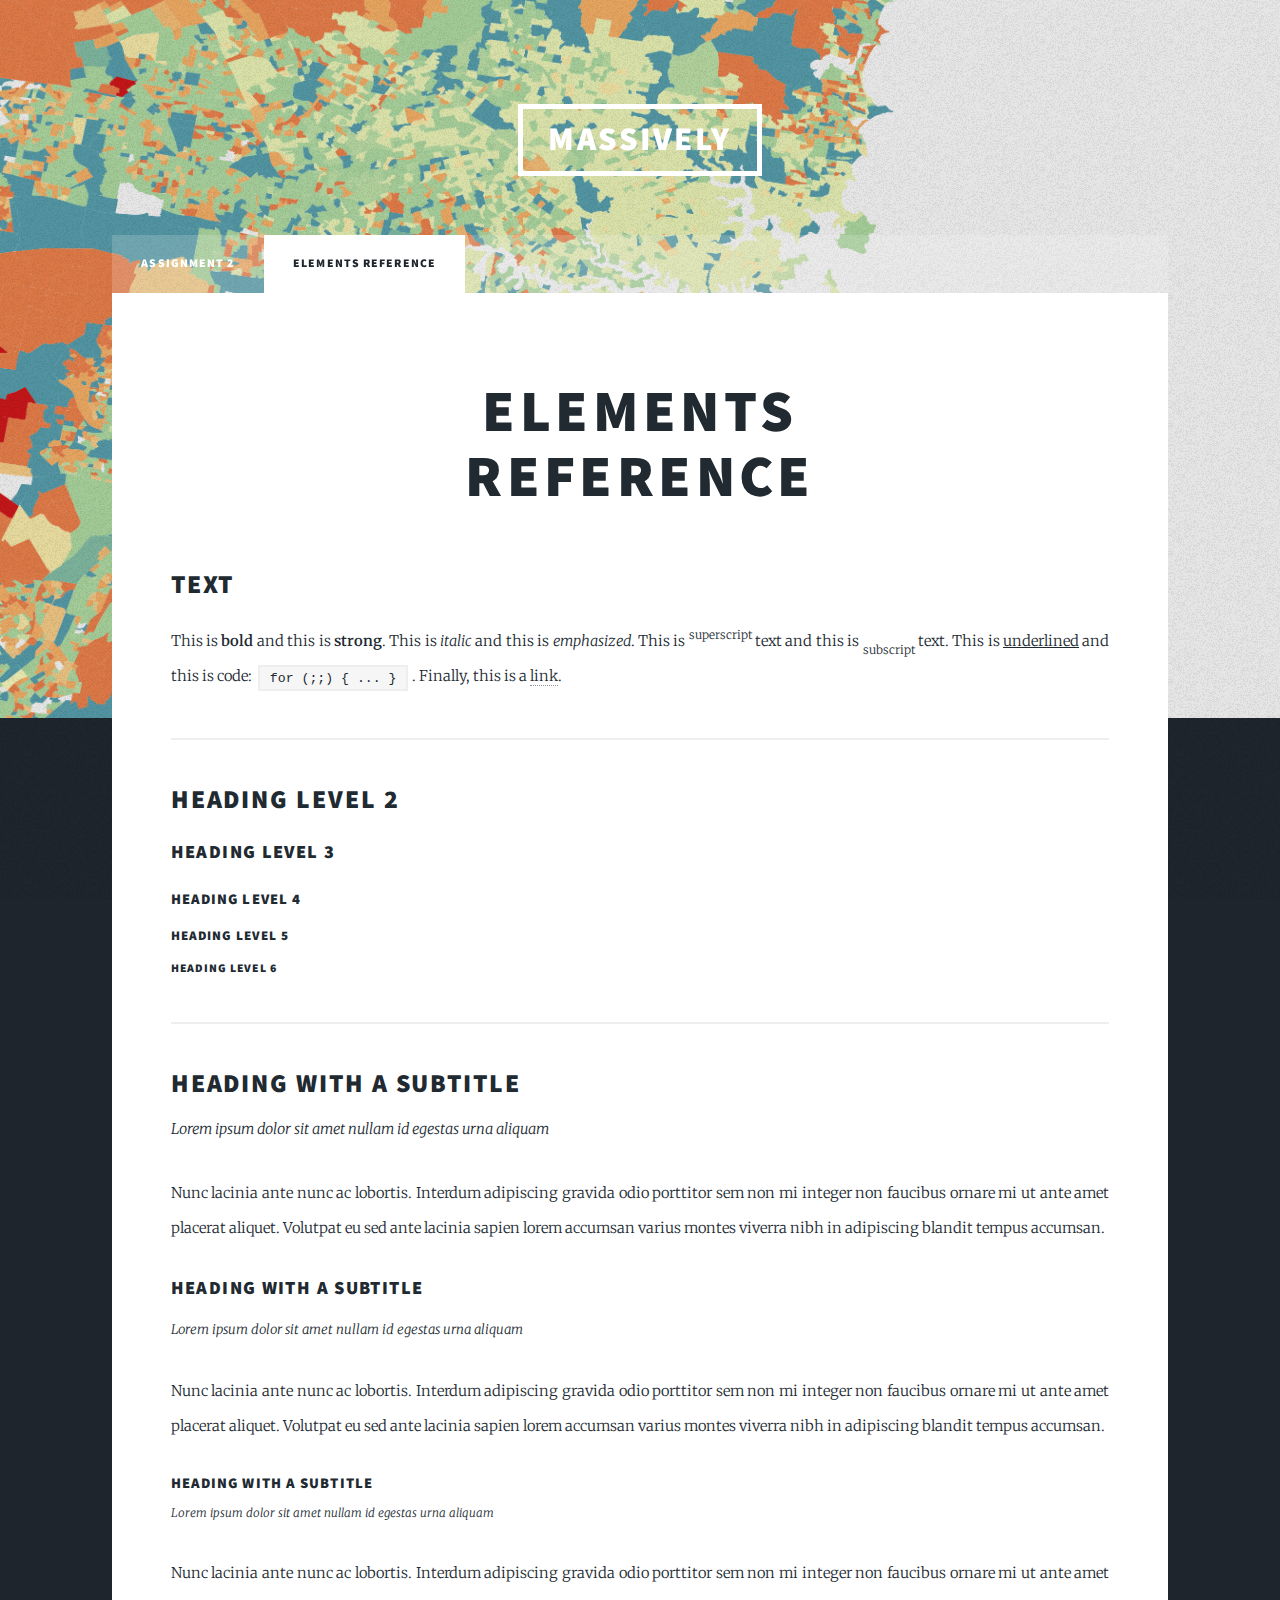
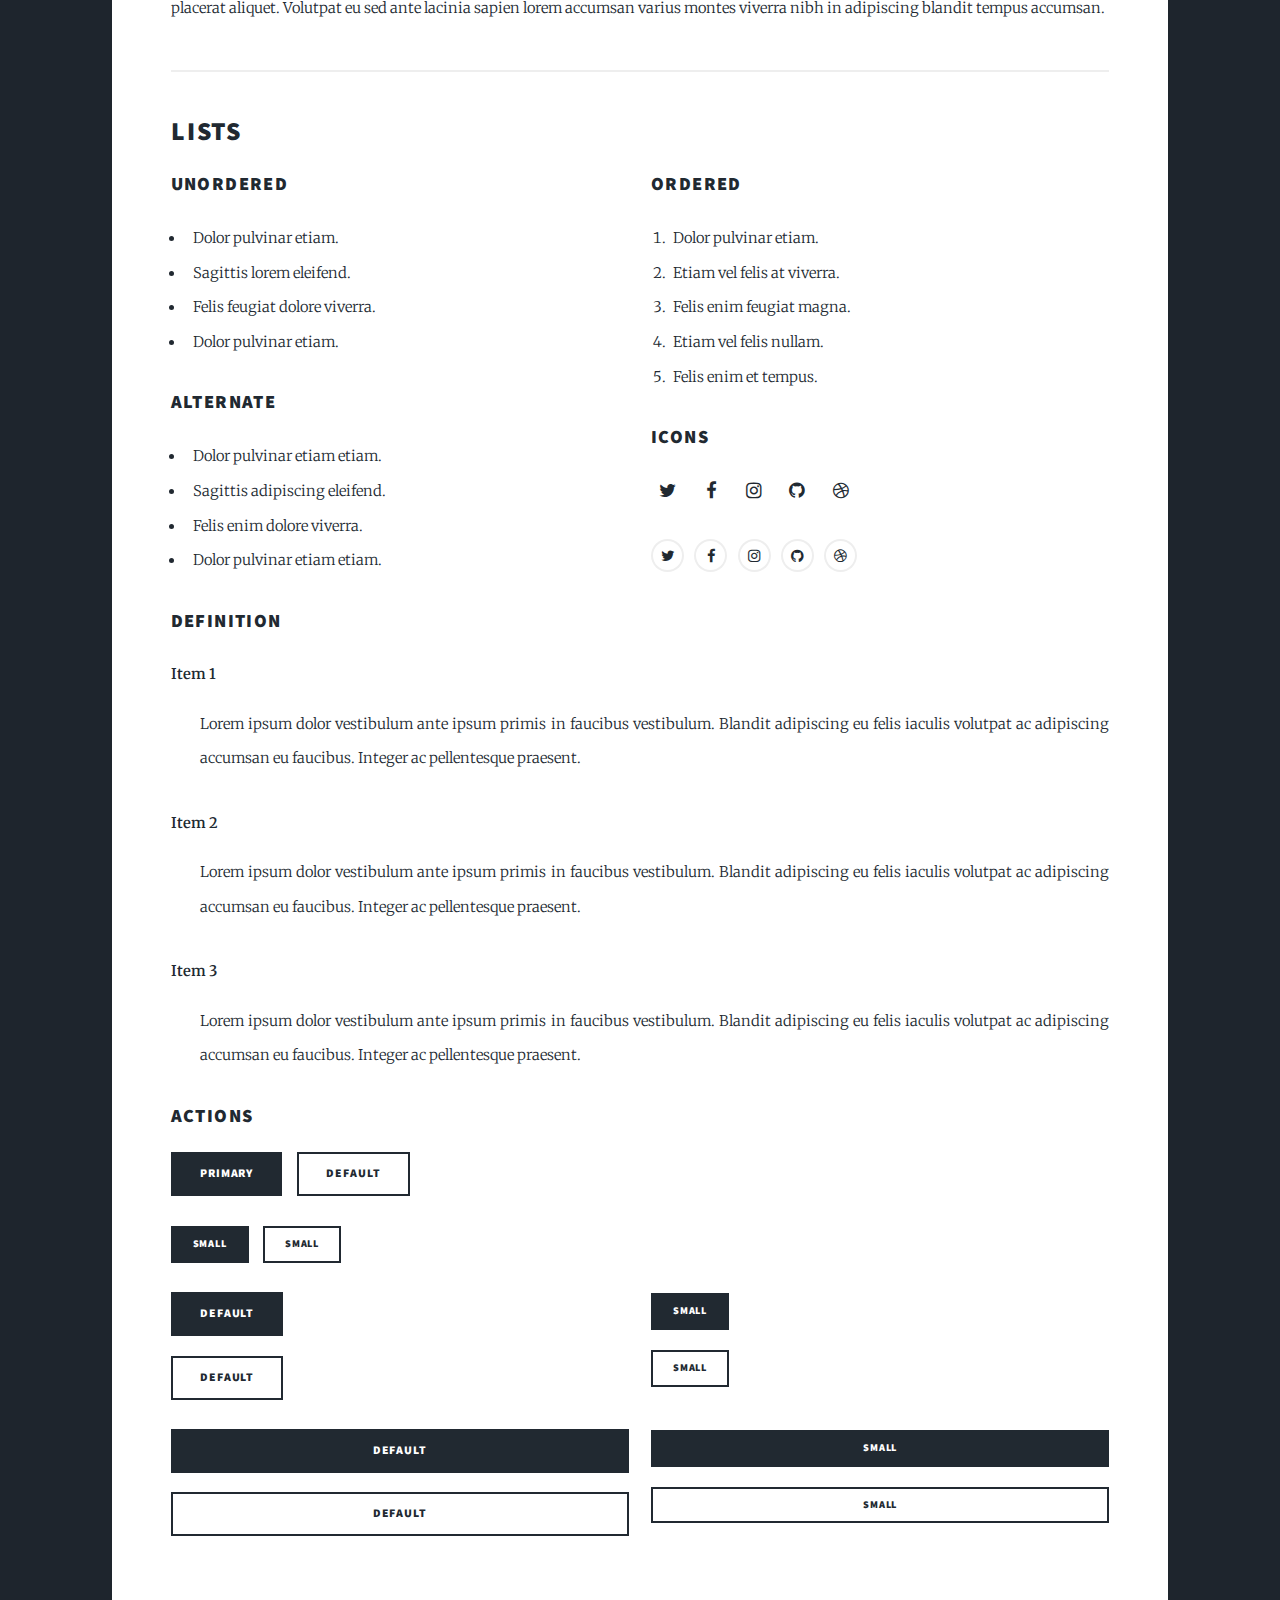
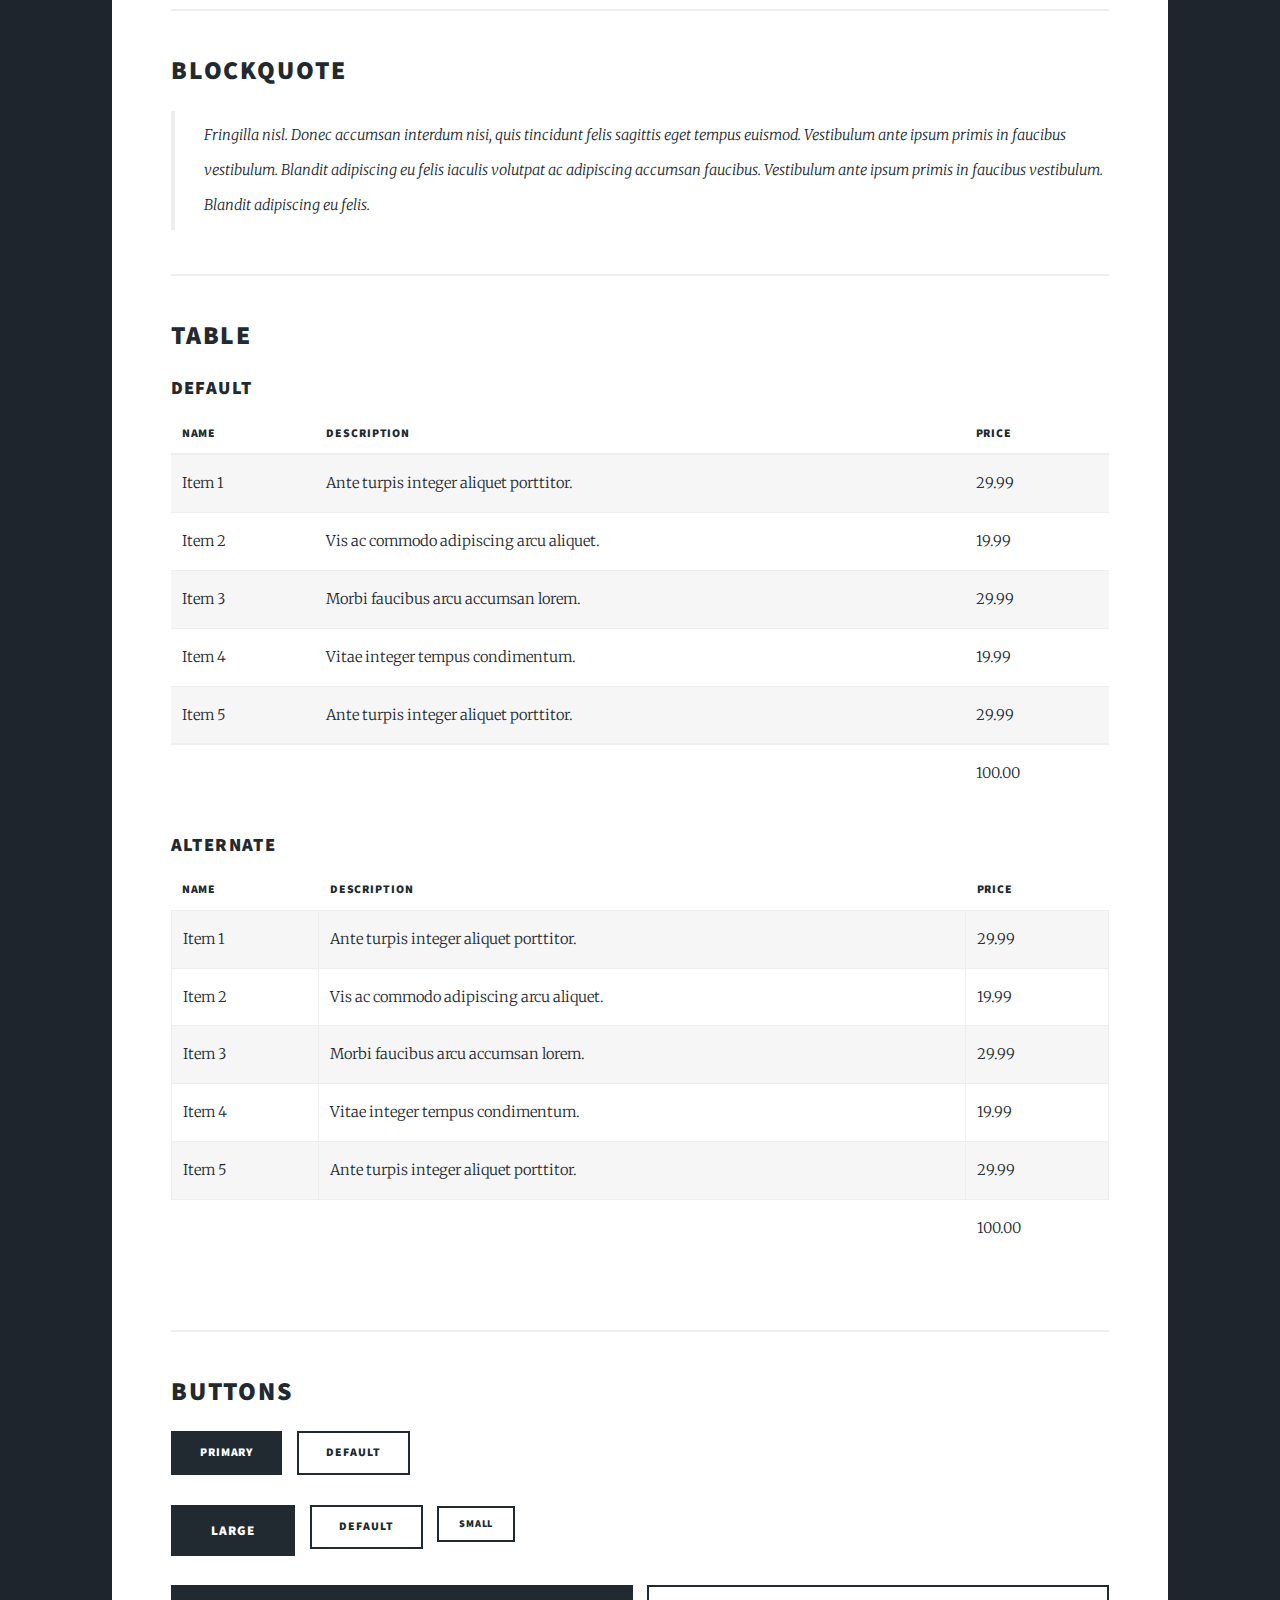
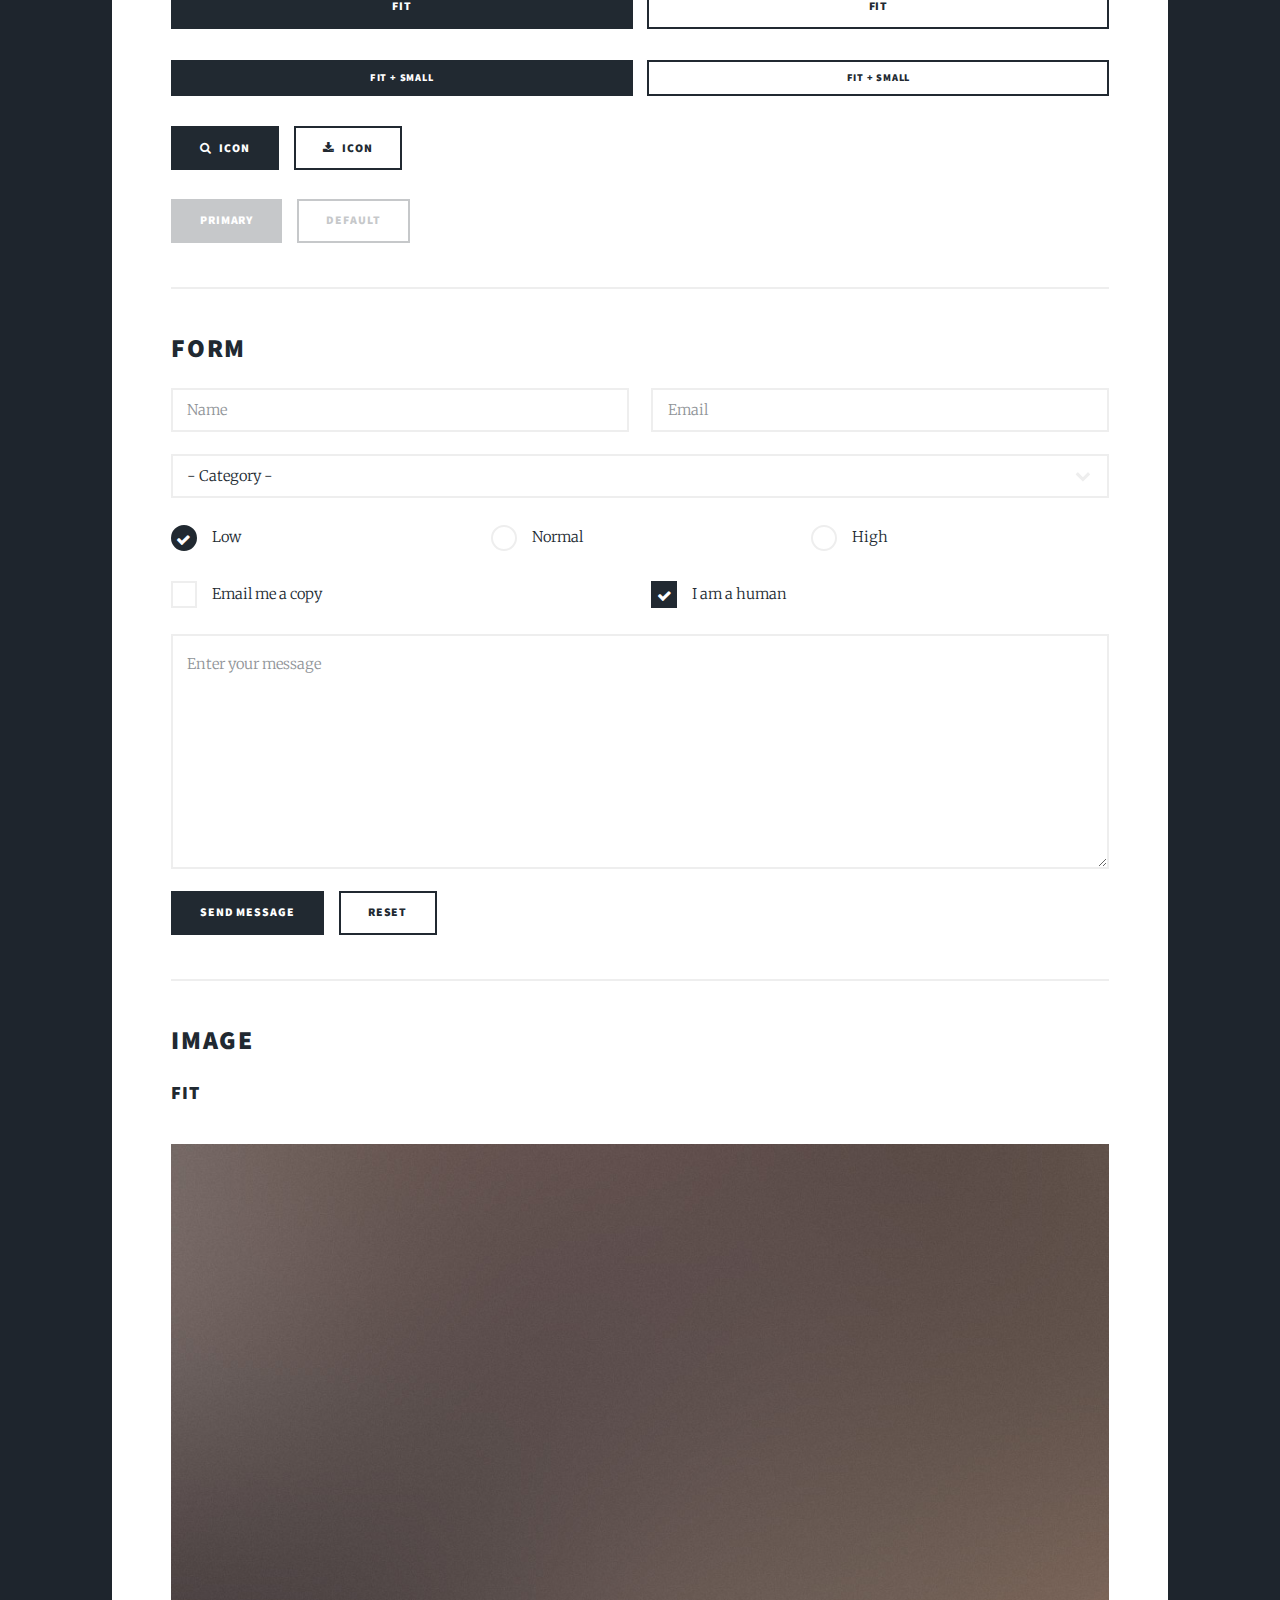
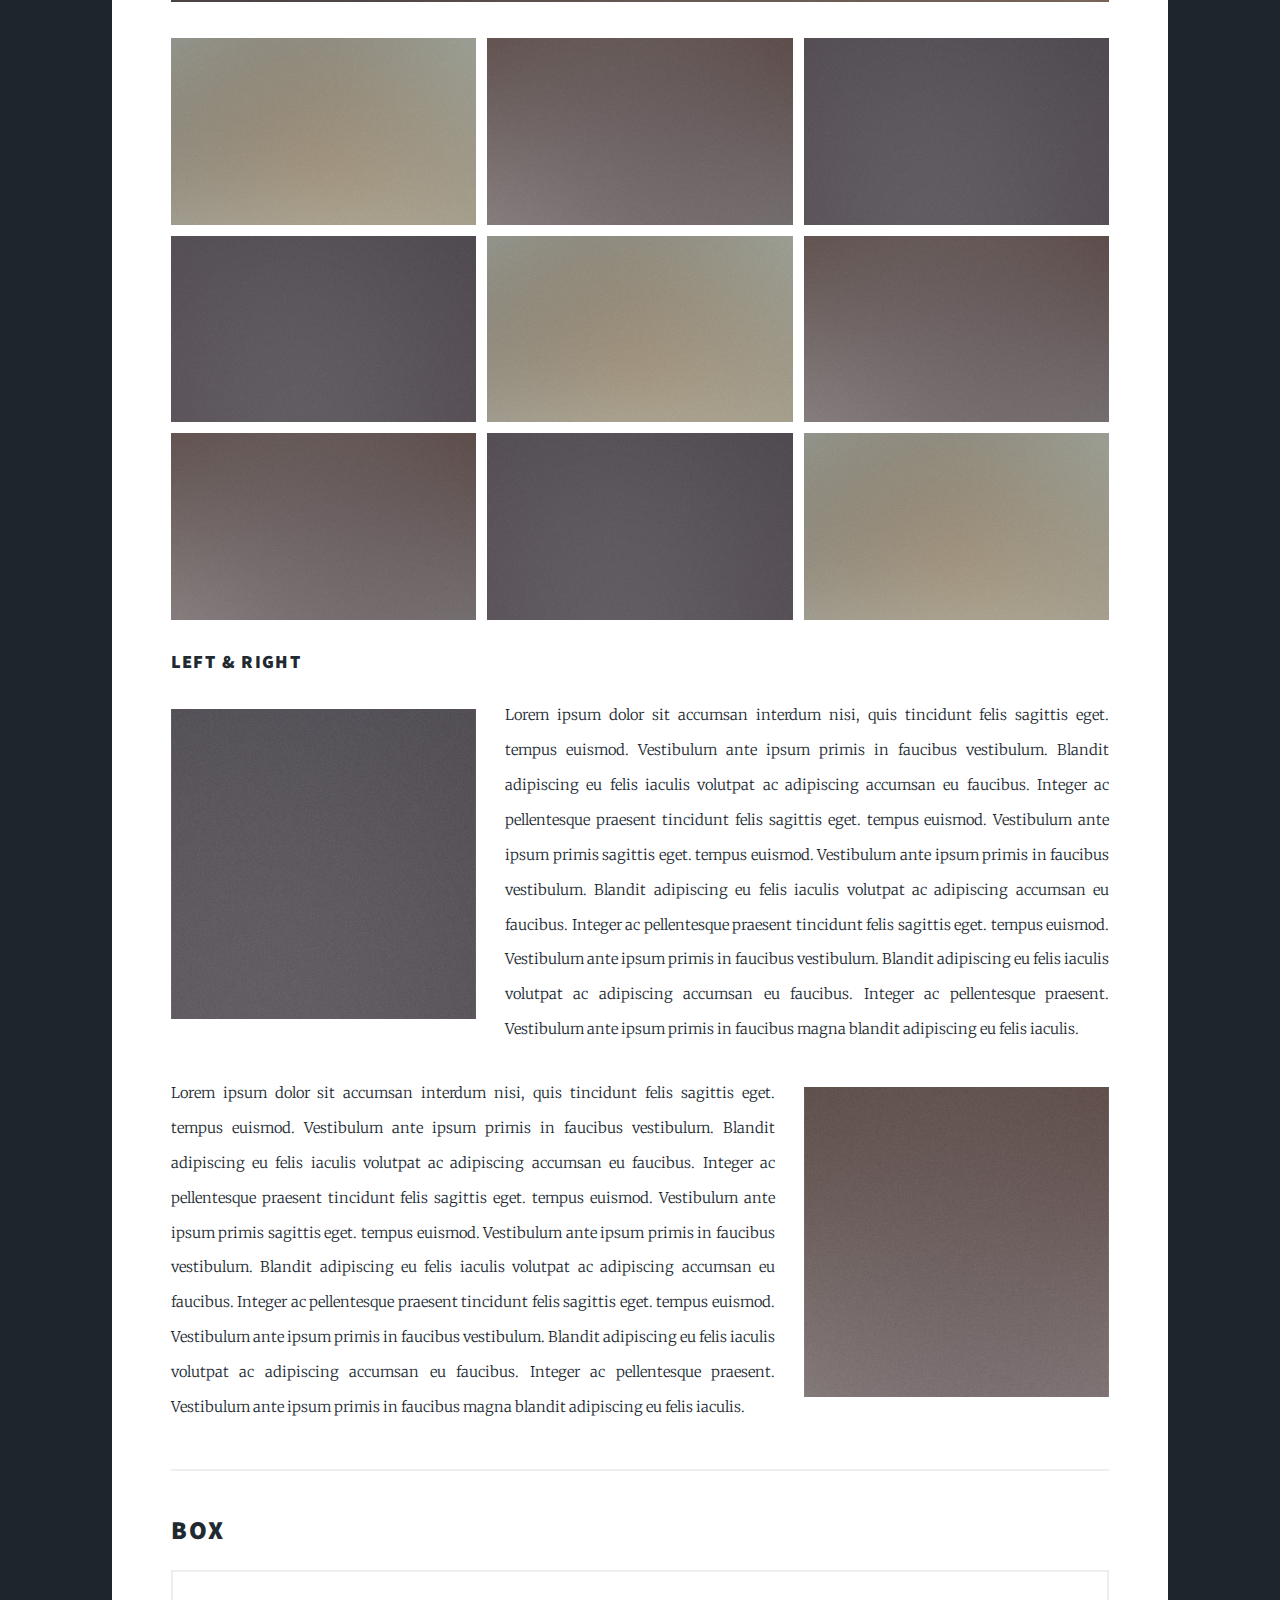
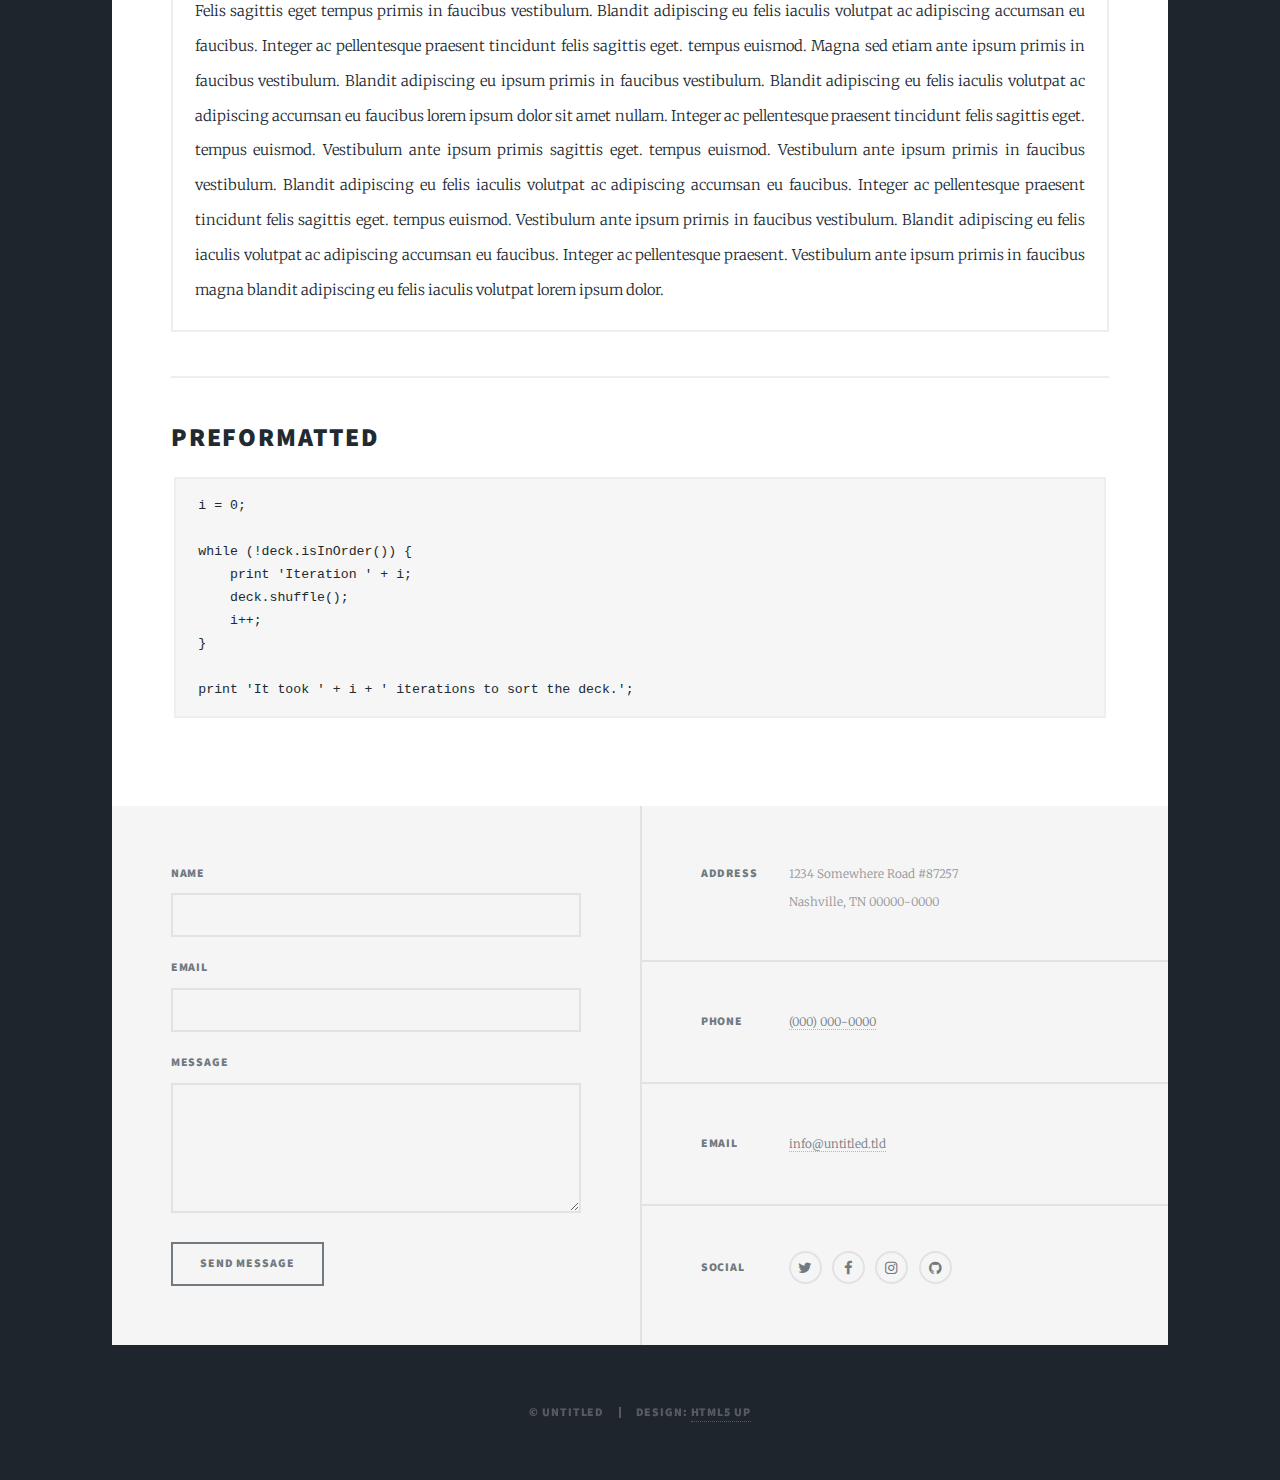
==== commit 6aa2217d: "asd" ====
--- a/elements.html
+++ b/elements.html
@@ -23,19 +23,12 @@
 					</header>
 
 				<!-- Nav -->
-					<nav id="nav">
-						<ul class="links">
-							<li><a href="index.html">This is Massively</a></li>
-							<li><a href="generic.html">Generic Page</a></li>
-							<li class="active"><a href="elements.html">Elements Reference</a></li>
-						</ul>
-						<ul class="icons">
-							<li><a href="#" class="icon fa-twitter"><span class="label">Twitter</span></a></li>
-							<li><a href="#" class="icon fa-facebook"><span class="label">Facebook</span></a></li>
-							<li><a href="#" class="icon fa-instagram"><span class="label">Instagram</span></a></li>
-							<li><a href="#" class="icon fa-github"><span class="label">GitHub</span></a></li>
-						</ul>
-					</nav>
+				<nav id="nav">
+					<ul class="links">
+						<li><a href="index.html">Assignment 2</a></li>
+						<li class="active"><a href="elements.html">Elements Reference</a></li>
+					</ul>
+				</nav>
 
 				<!-- Main -->
 					<div id="main">
--- a/assets/css/main.css
+++ b/assets/css/main.css
@@ -3207,7 +3207,7 @@
 			width: 100%;
 			height: 100%;
 			background-color: #212931;
-			background-image: url("../../images/overlay.png"), linear-gradient(0deg, rgba(0, 0, 0, 0.1), rgba(0, 0, 0, 0.1)), url("../../images/bg.jpg");
+			background-image: url("../../images/overlay.png"), linear-gradient(0deg, rgba(0, 0, 0, 0.1), rgba(0, 0, 0, 0.1)), url("../../images/headline_img.PNG");
 			background-size: auto,								auto,														100% auto;
 			background-position: center,								center,														top center;
 			background-repeat: repeat,								no-repeat,													no-repeat;
--- a/assets/css/noscript.css
+++ b/assets/css/noscript.css
@@ -10,7 +10,7 @@
 
 	#wrapper {
 		background-color: #212931;
-		background-image: url("../../images/overlay.png"), linear-gradient(0deg, rgba(0, 0, 0, 0.1), rgba(0, 0, 0, 0.1)), url("../../images/bg.jpg");
+		background-image: url("../../images/overlay.png"), linear-gradient(0deg, rgba(0, 0, 0, 0.1), rgba(0, 0, 0, 0.1)), url("../../images/headline_img.PNG");
 		background-size: auto,								auto,														100% auto;
 		background-position: center,								center,														top center;
 		background-repeat: repeat,								no-repeat,													no-repeat;
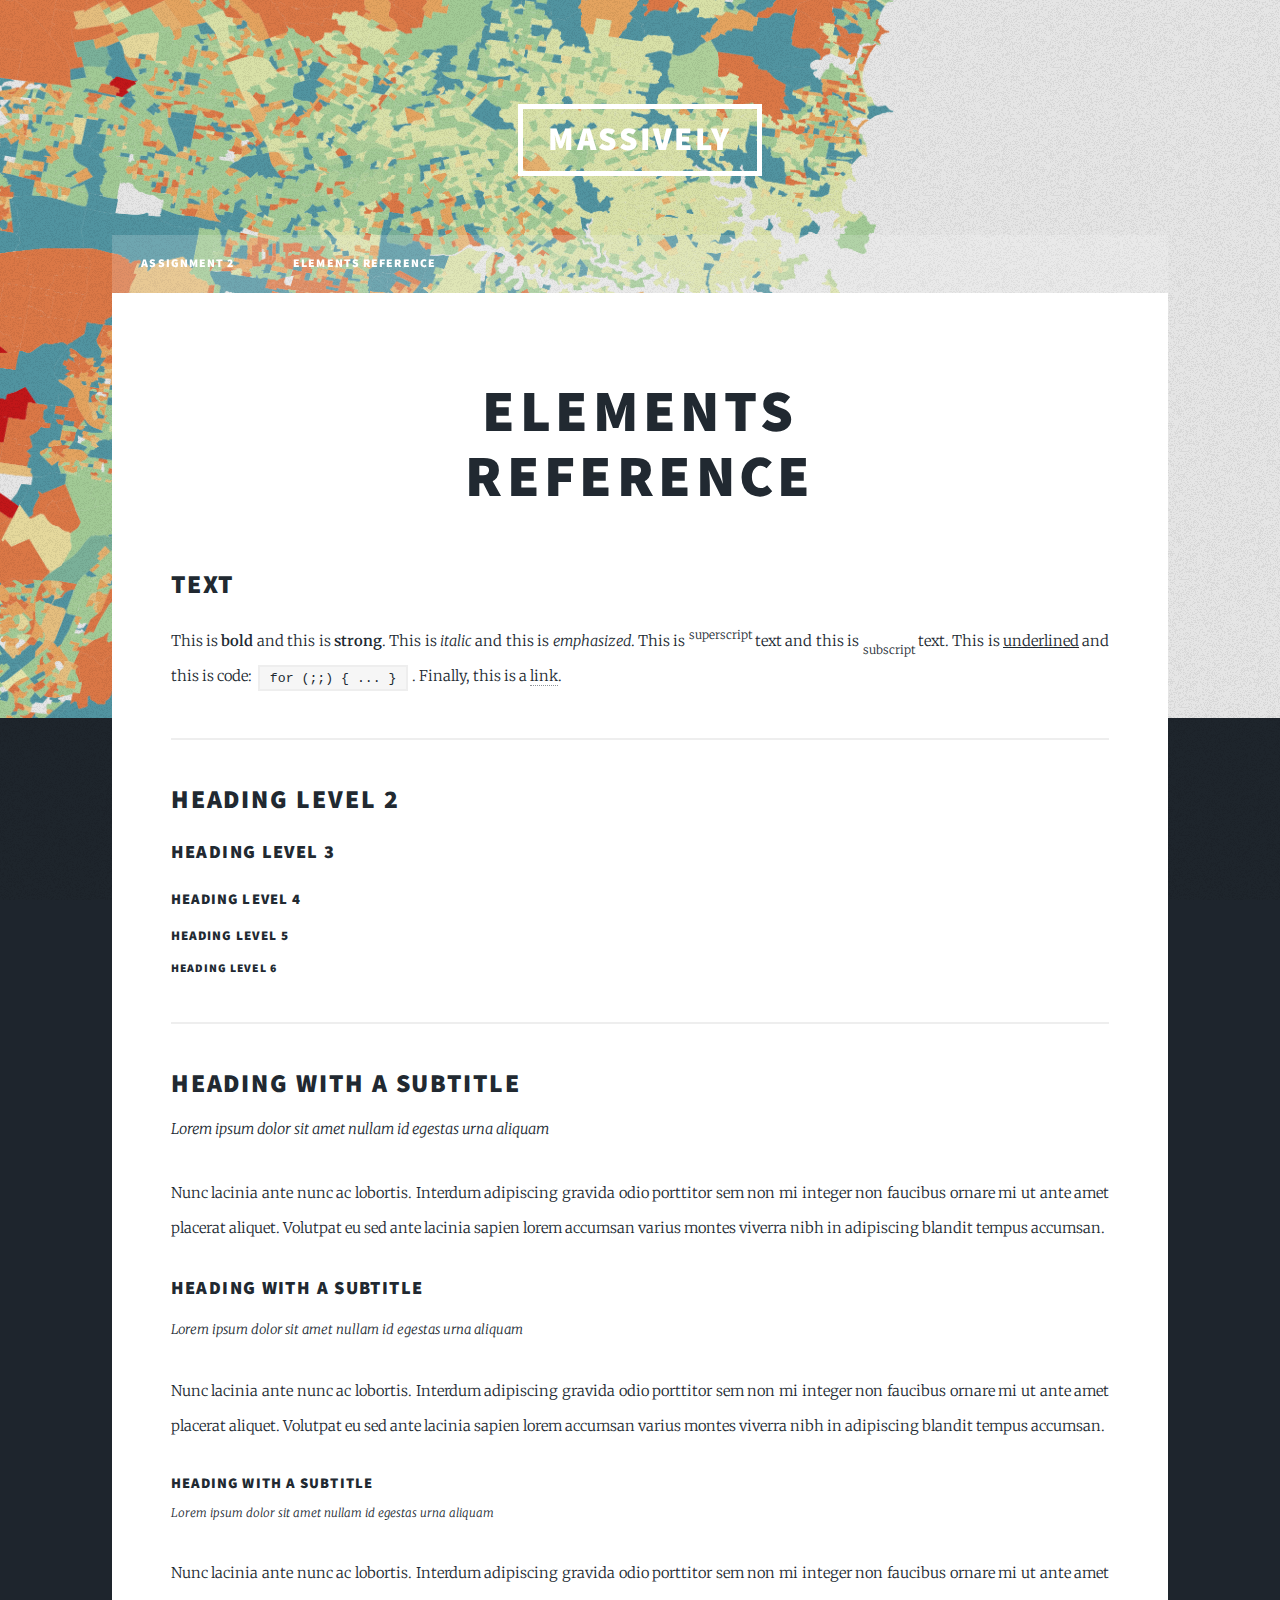
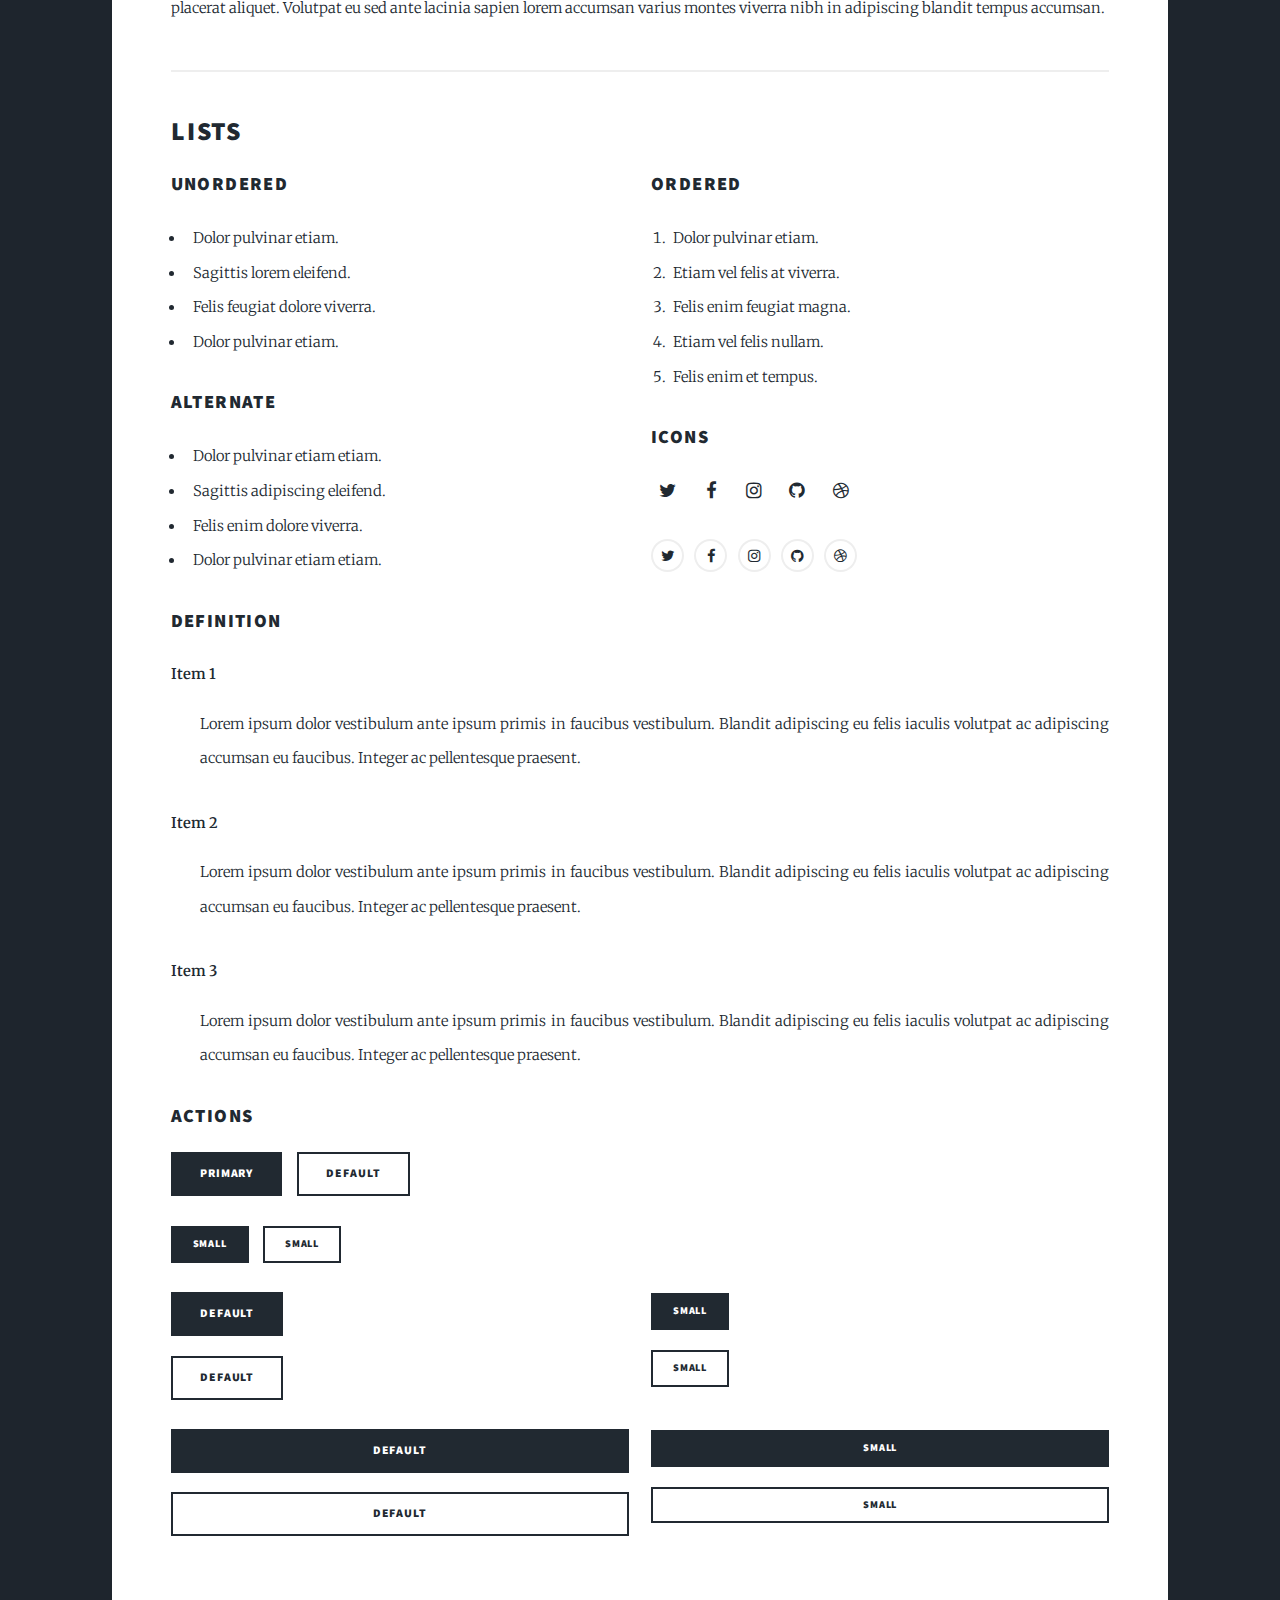
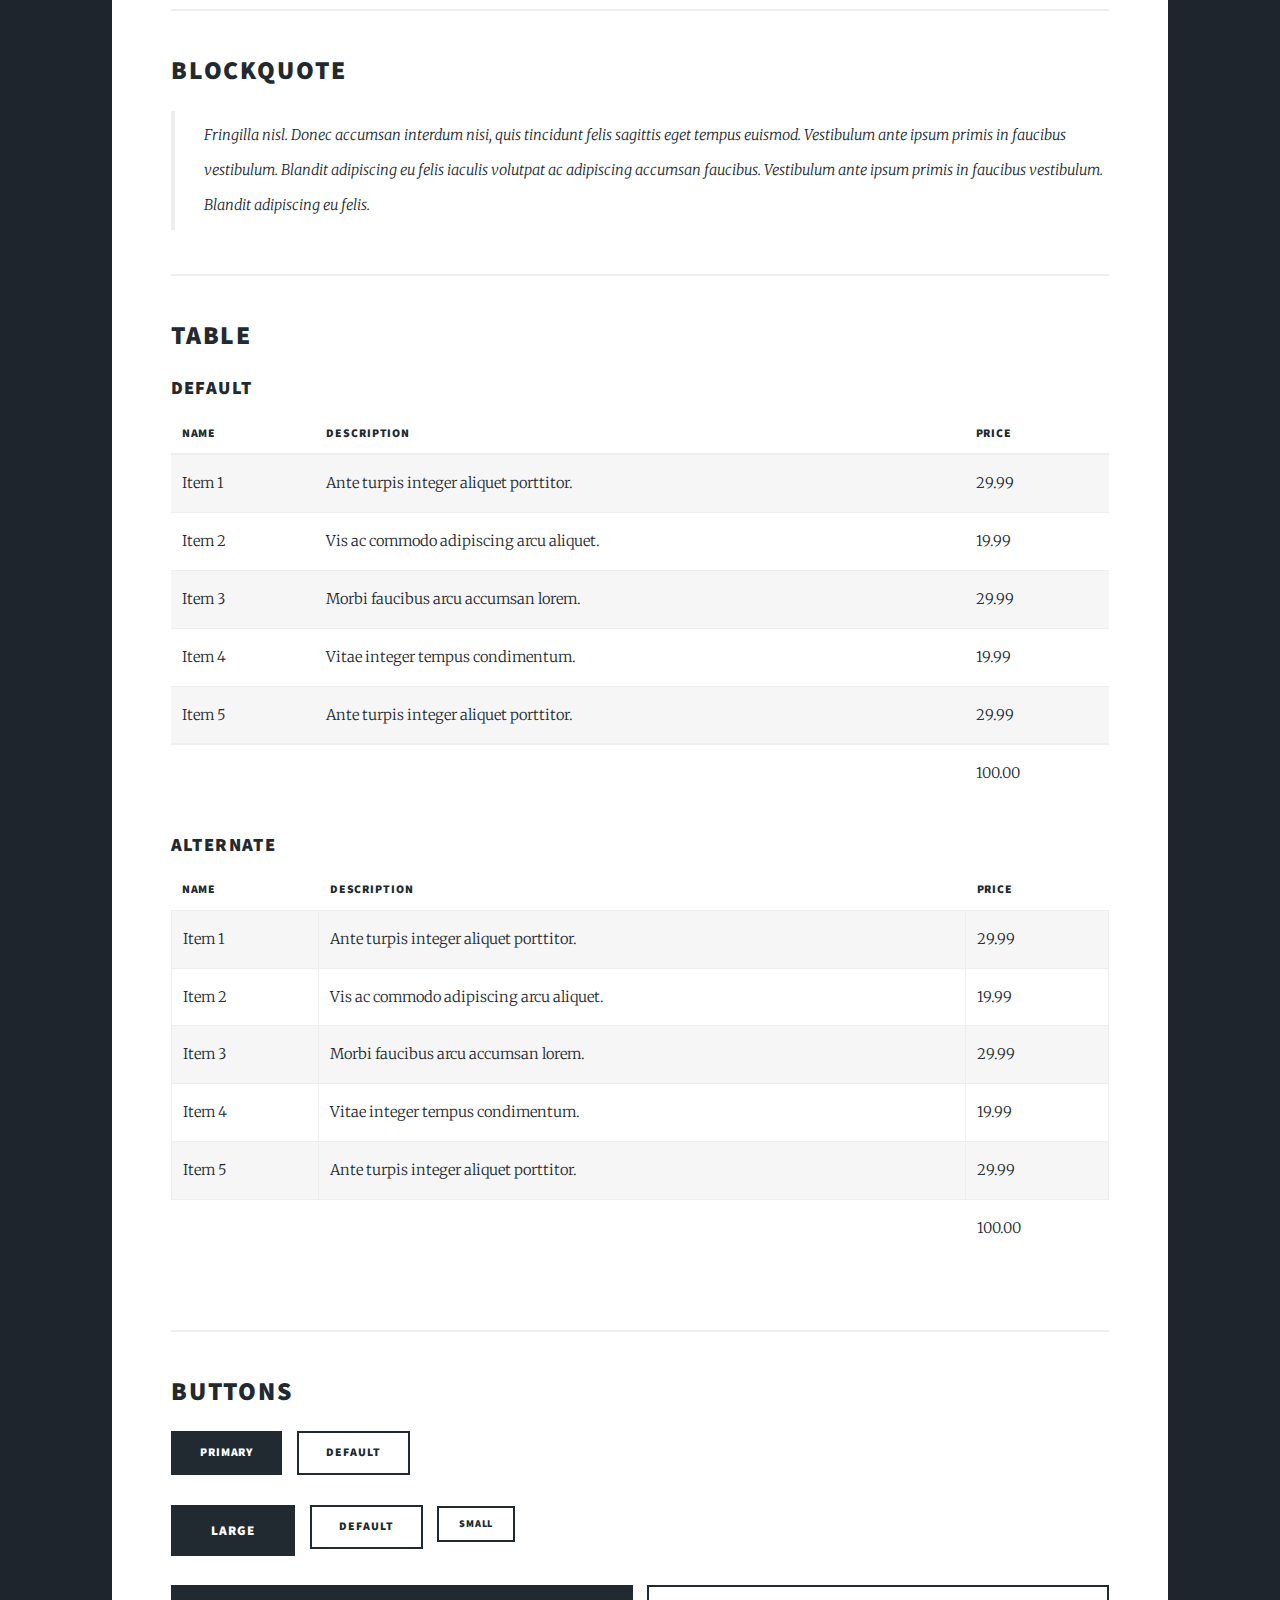
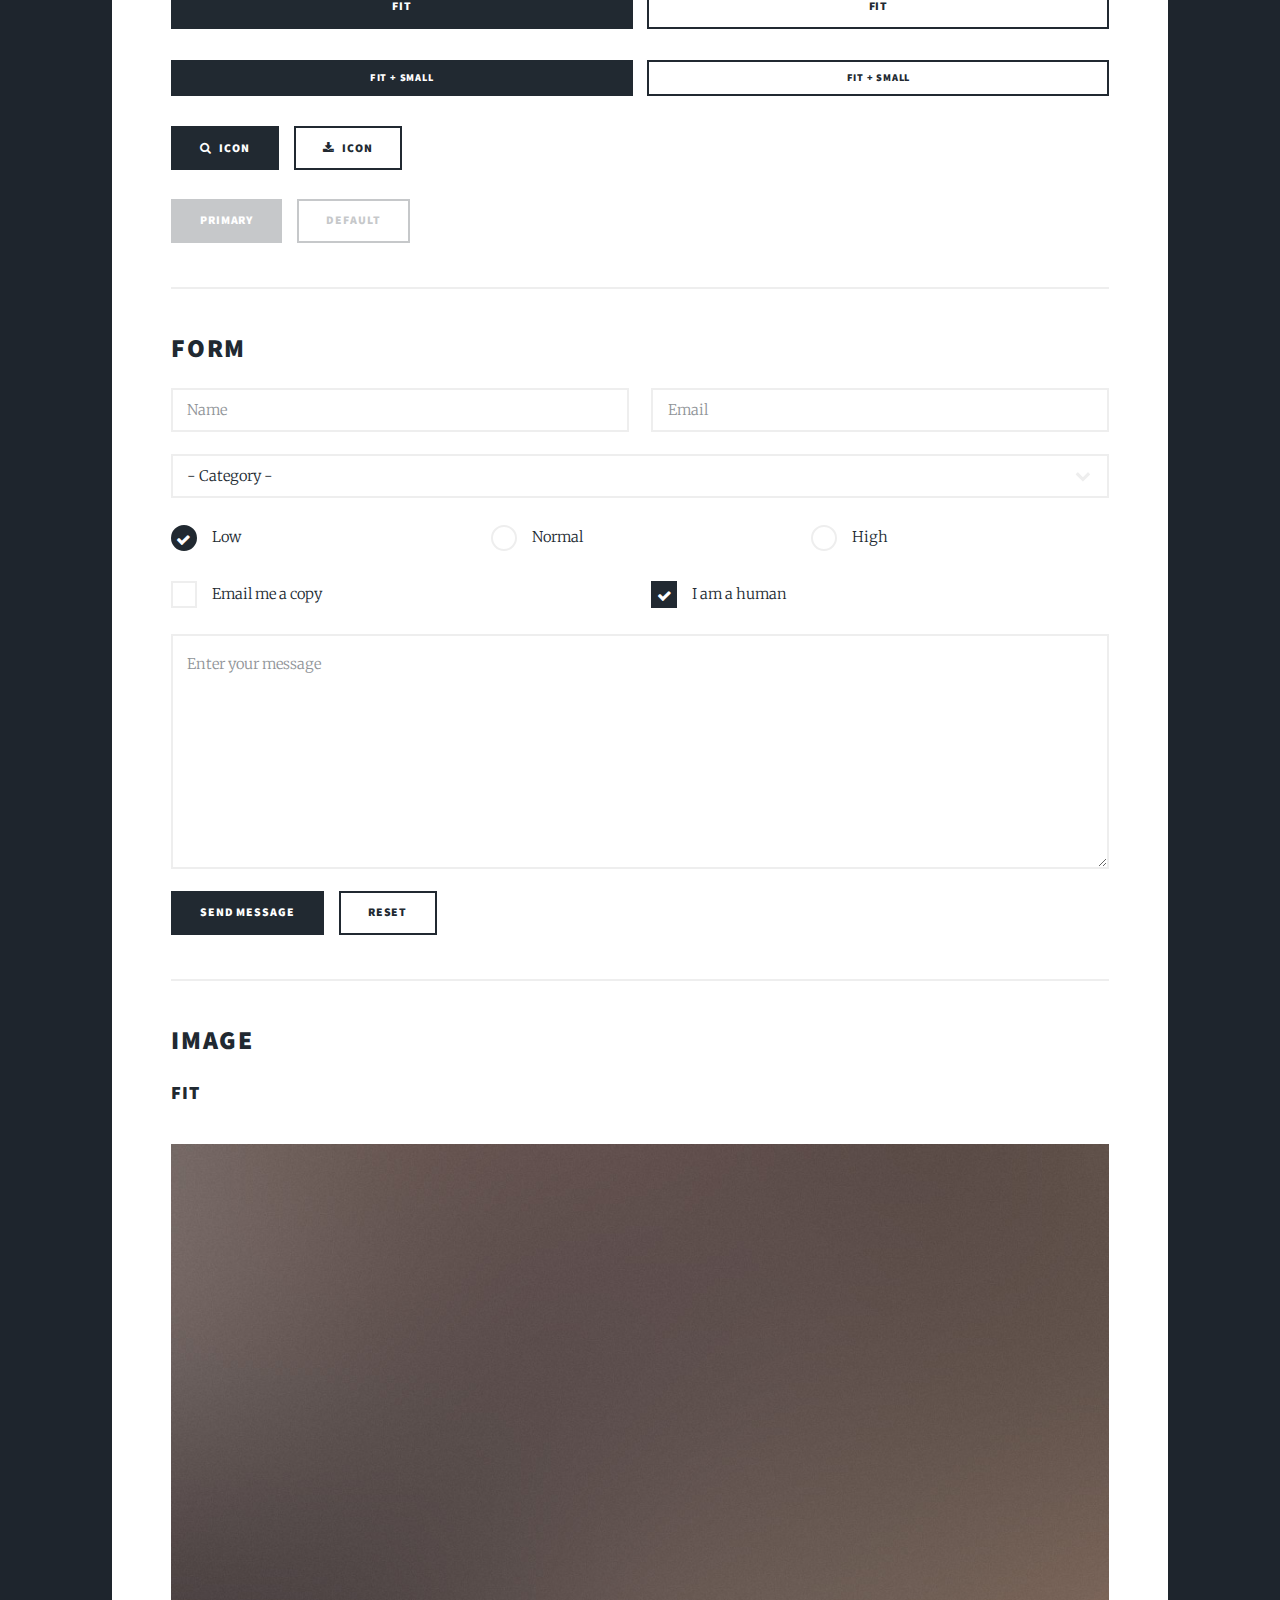
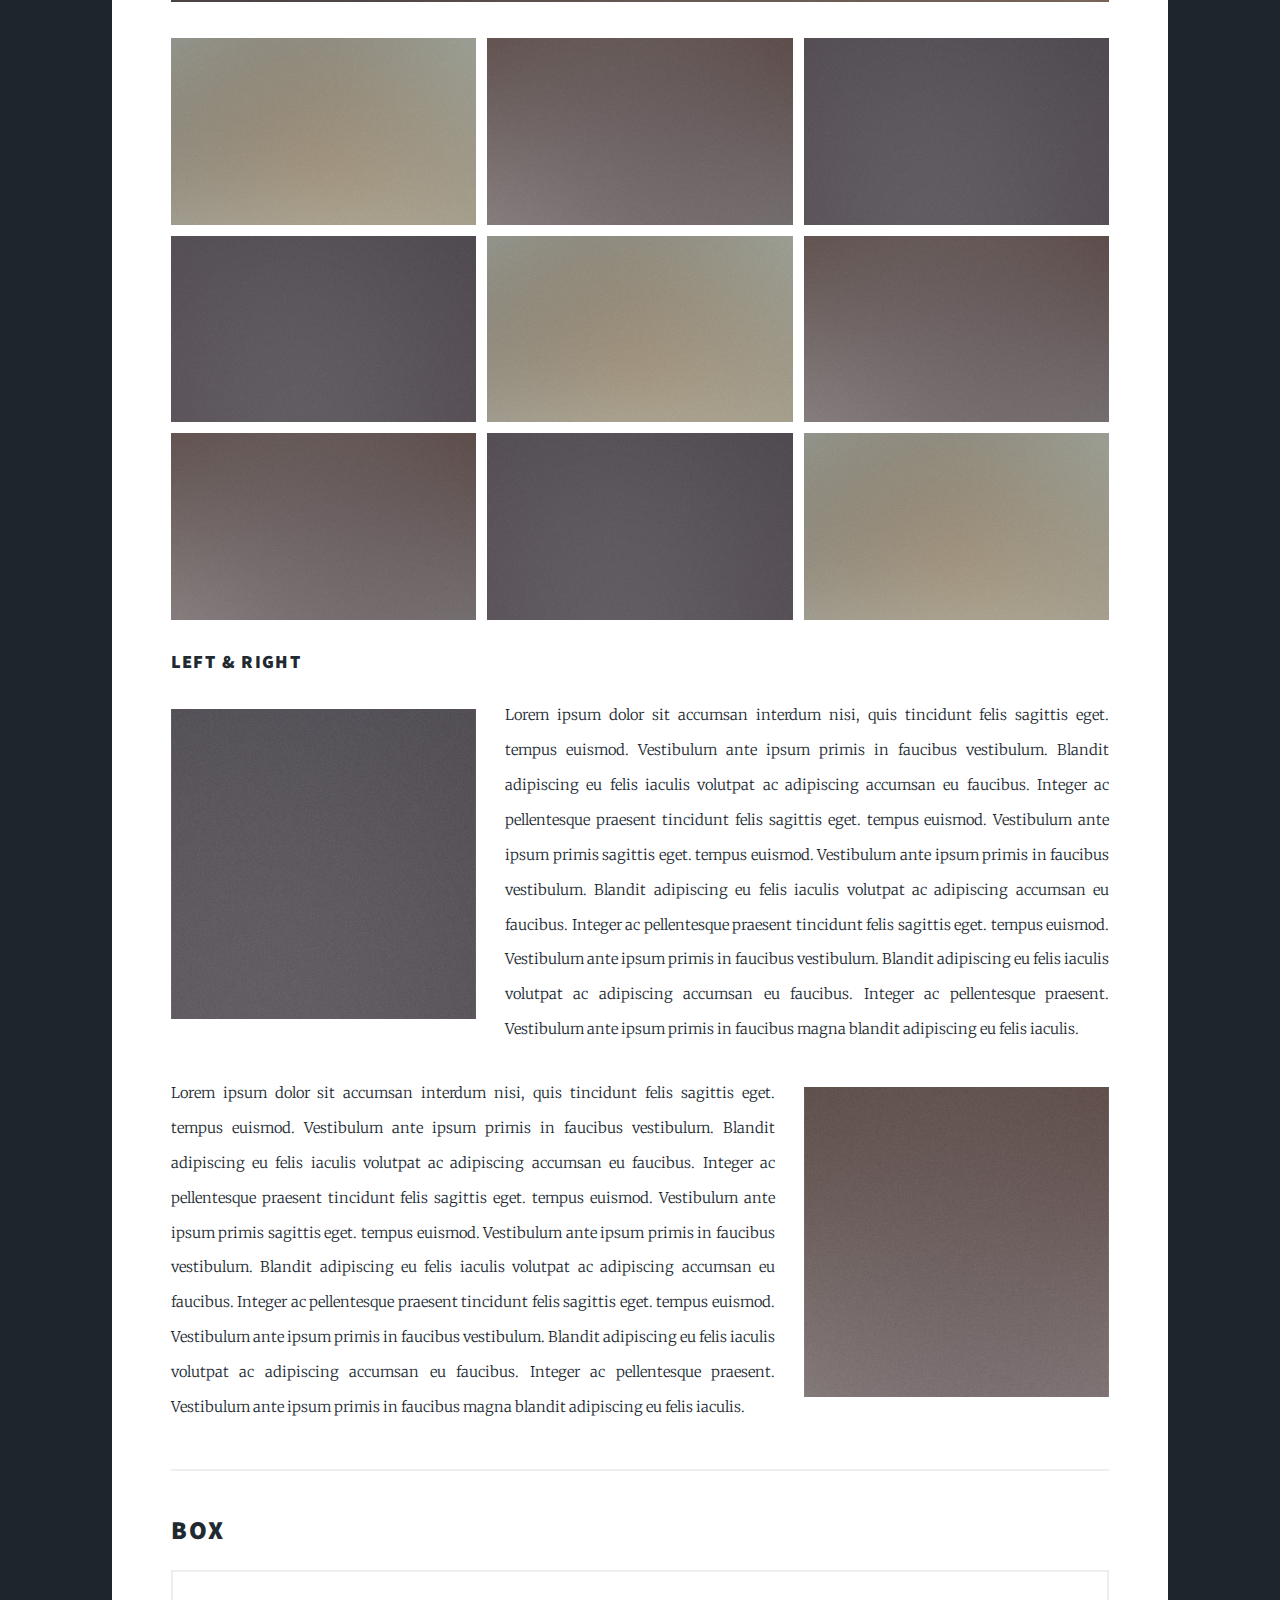
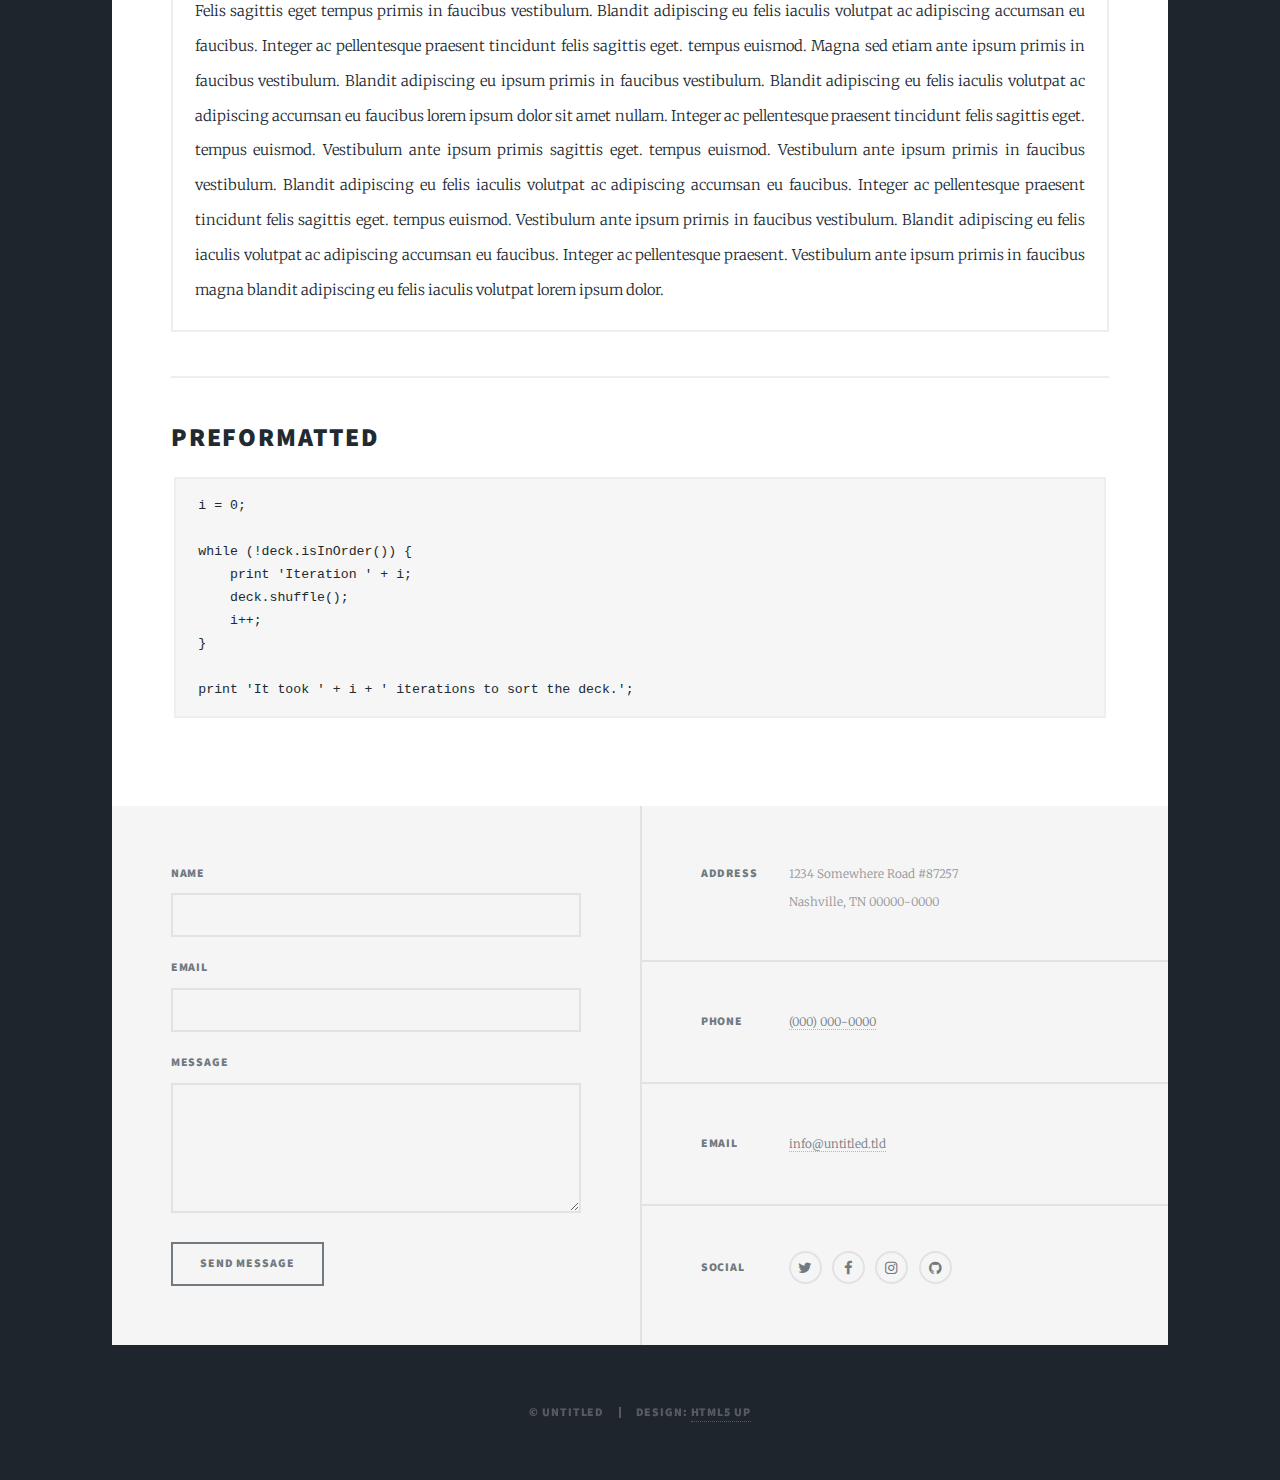
==== commit 6ac5deca: "dfghj" ====
--- a/elements.html
+++ b/elements.html
@@ -26,7 +26,7 @@
 				<nav id="nav">
 					<ul class="links">
 						<li><a href="index.html">Assignment 2</a></li>
-						<li class="active"><a href="elements.html">Elements Reference</a></li>
+						<li><a href="elements.html">Elements Reference</a></li>
 					</ul>
 				</nav>
 
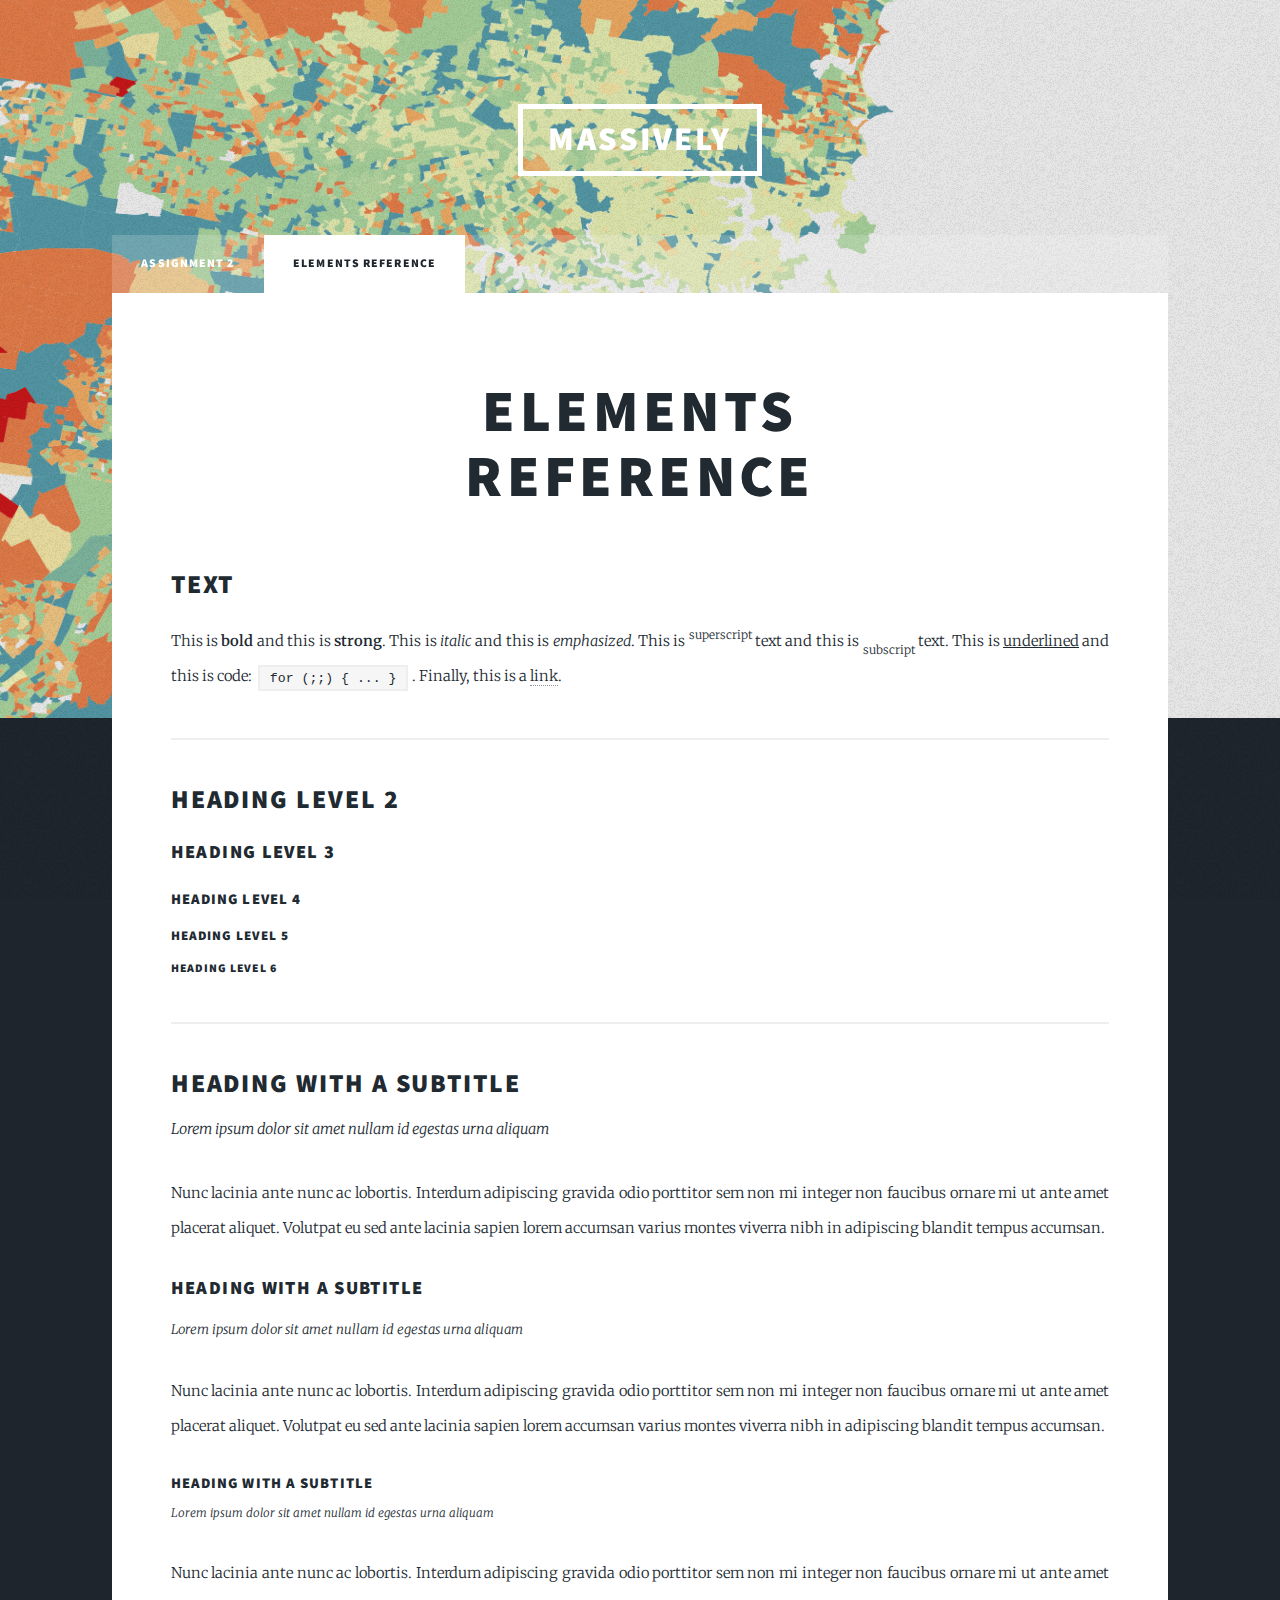
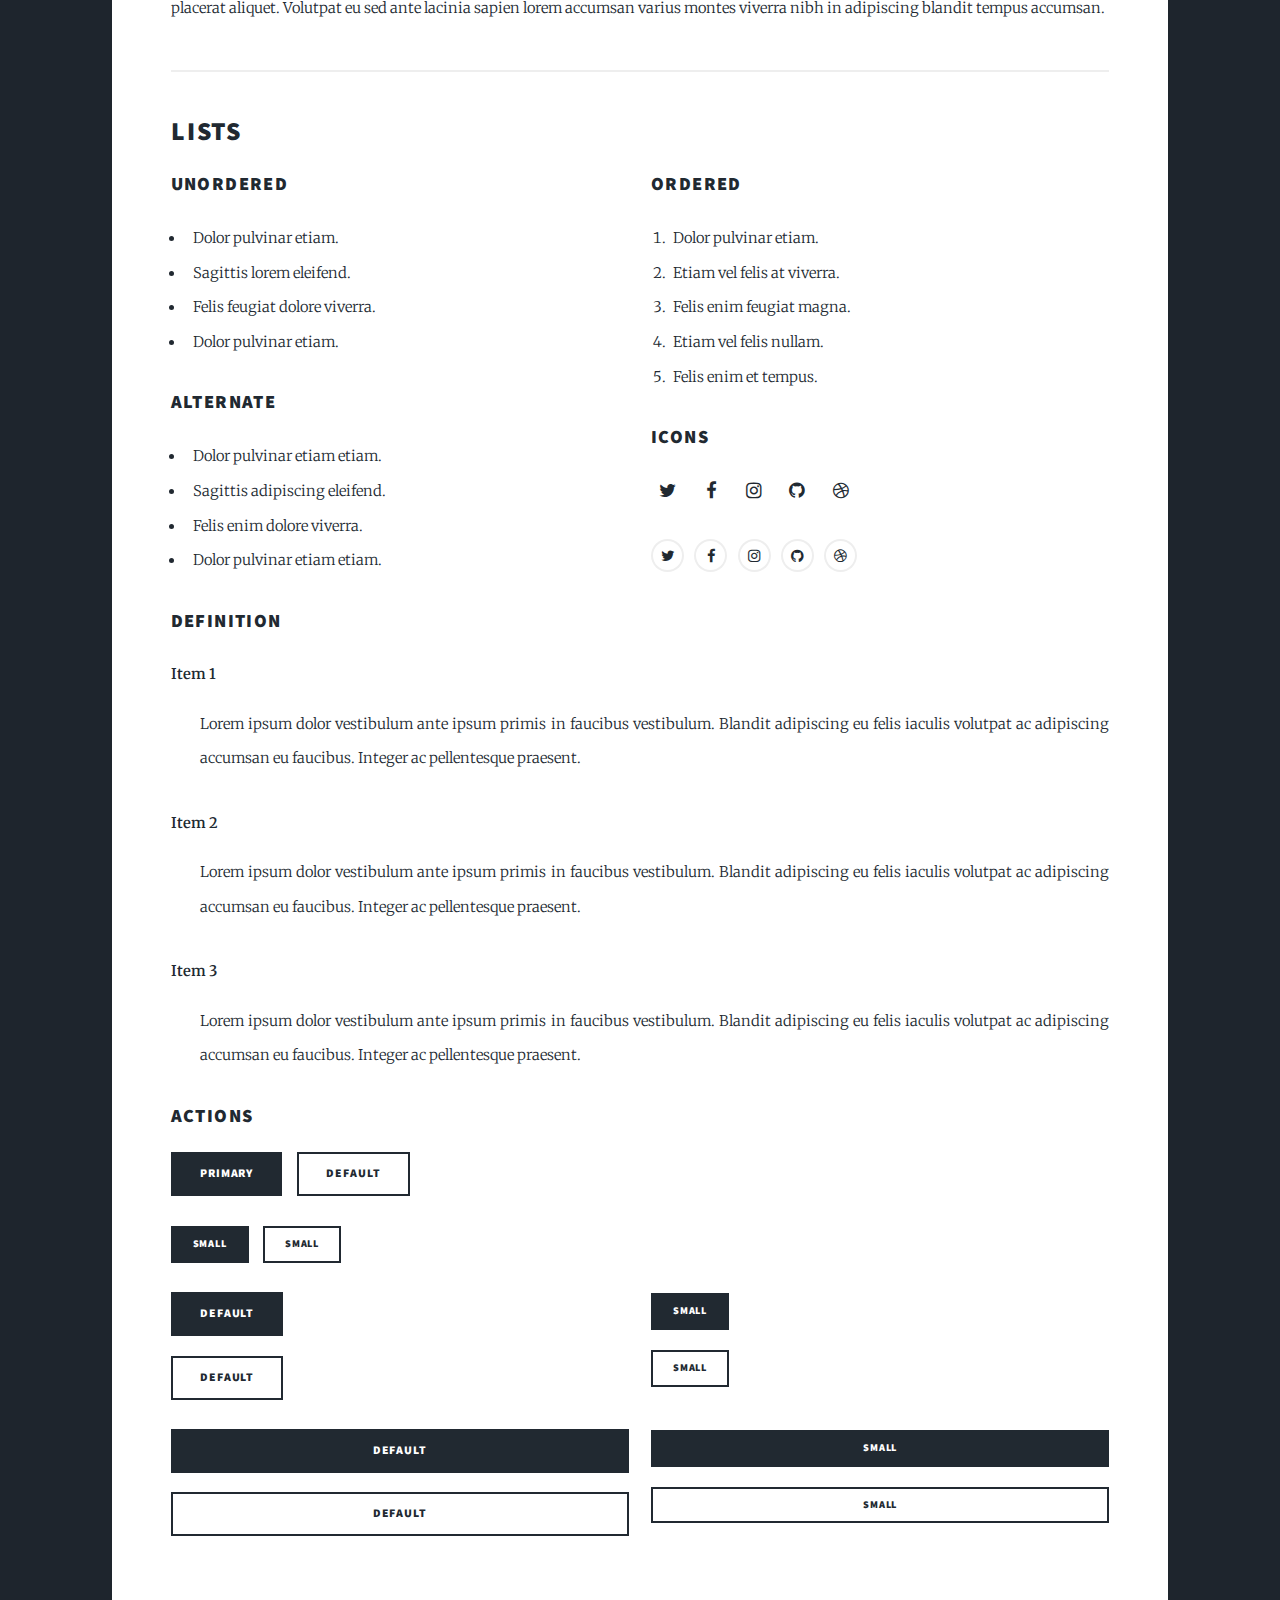
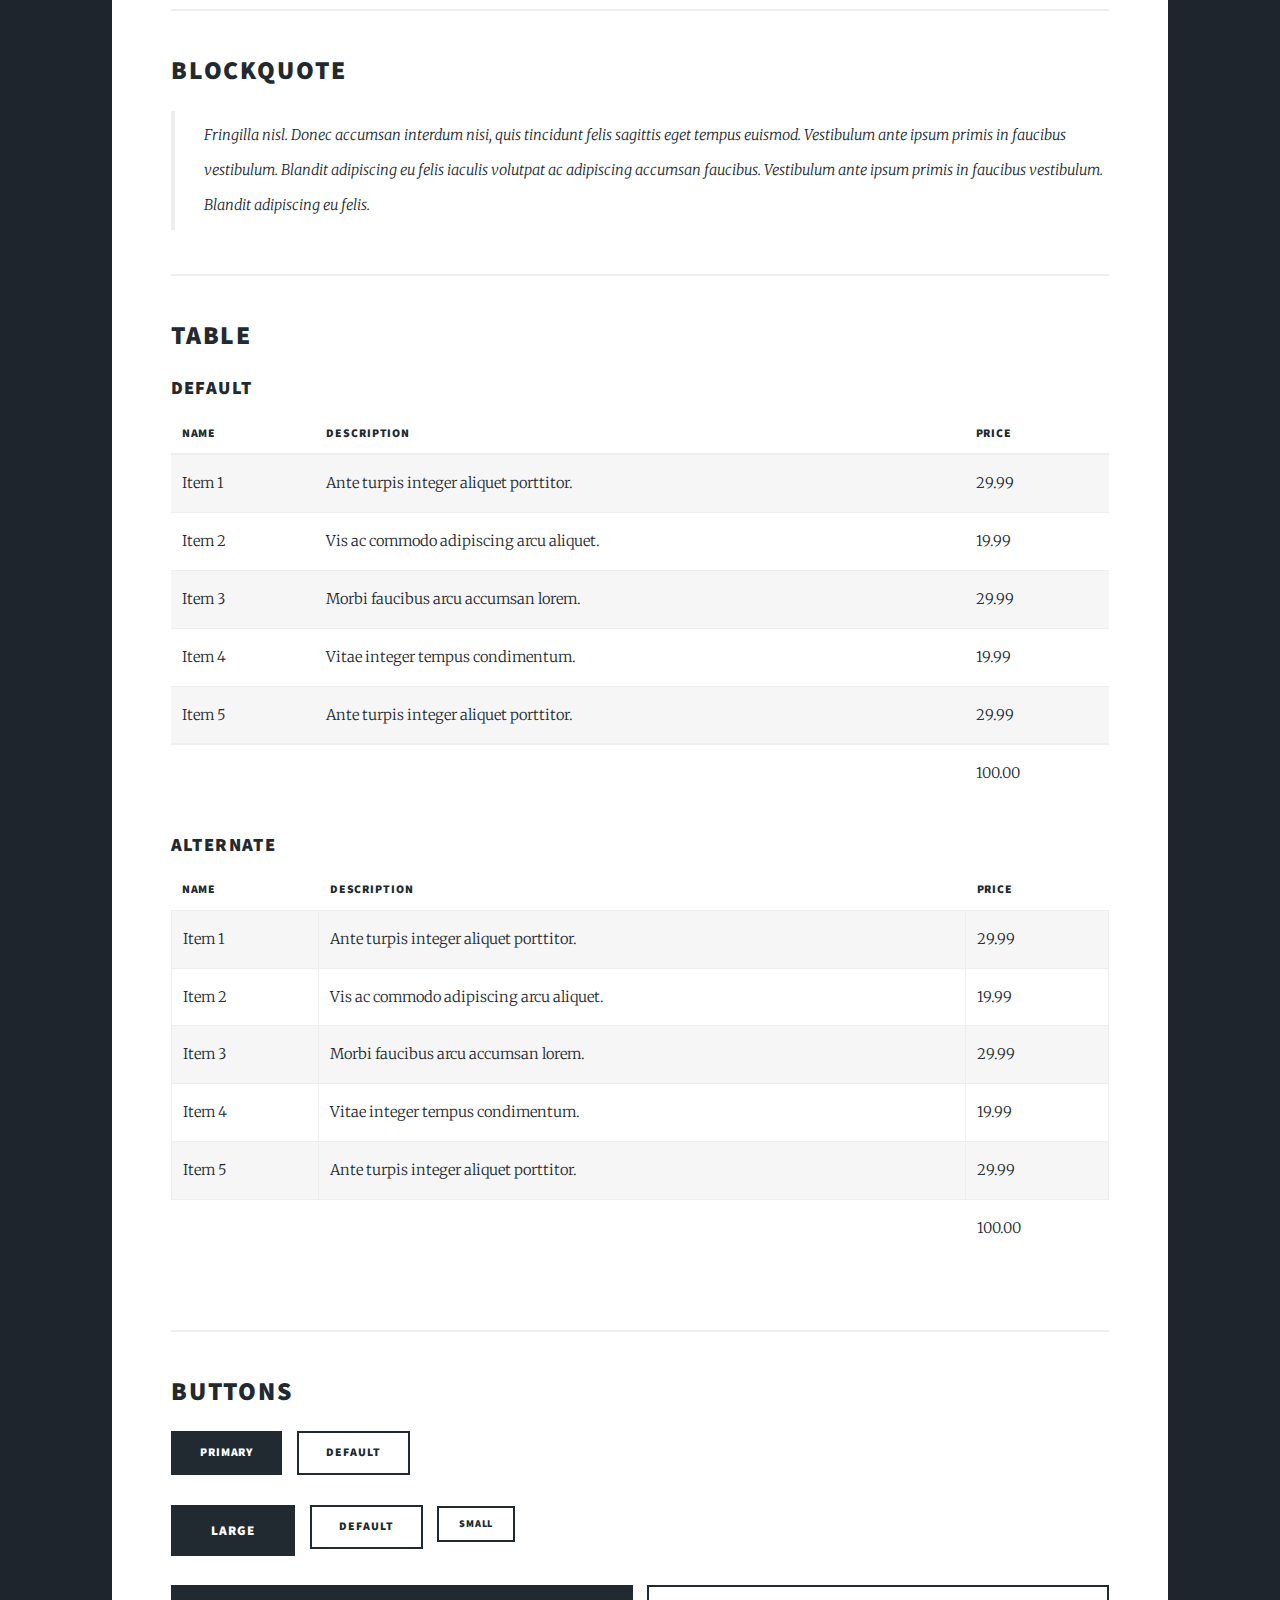
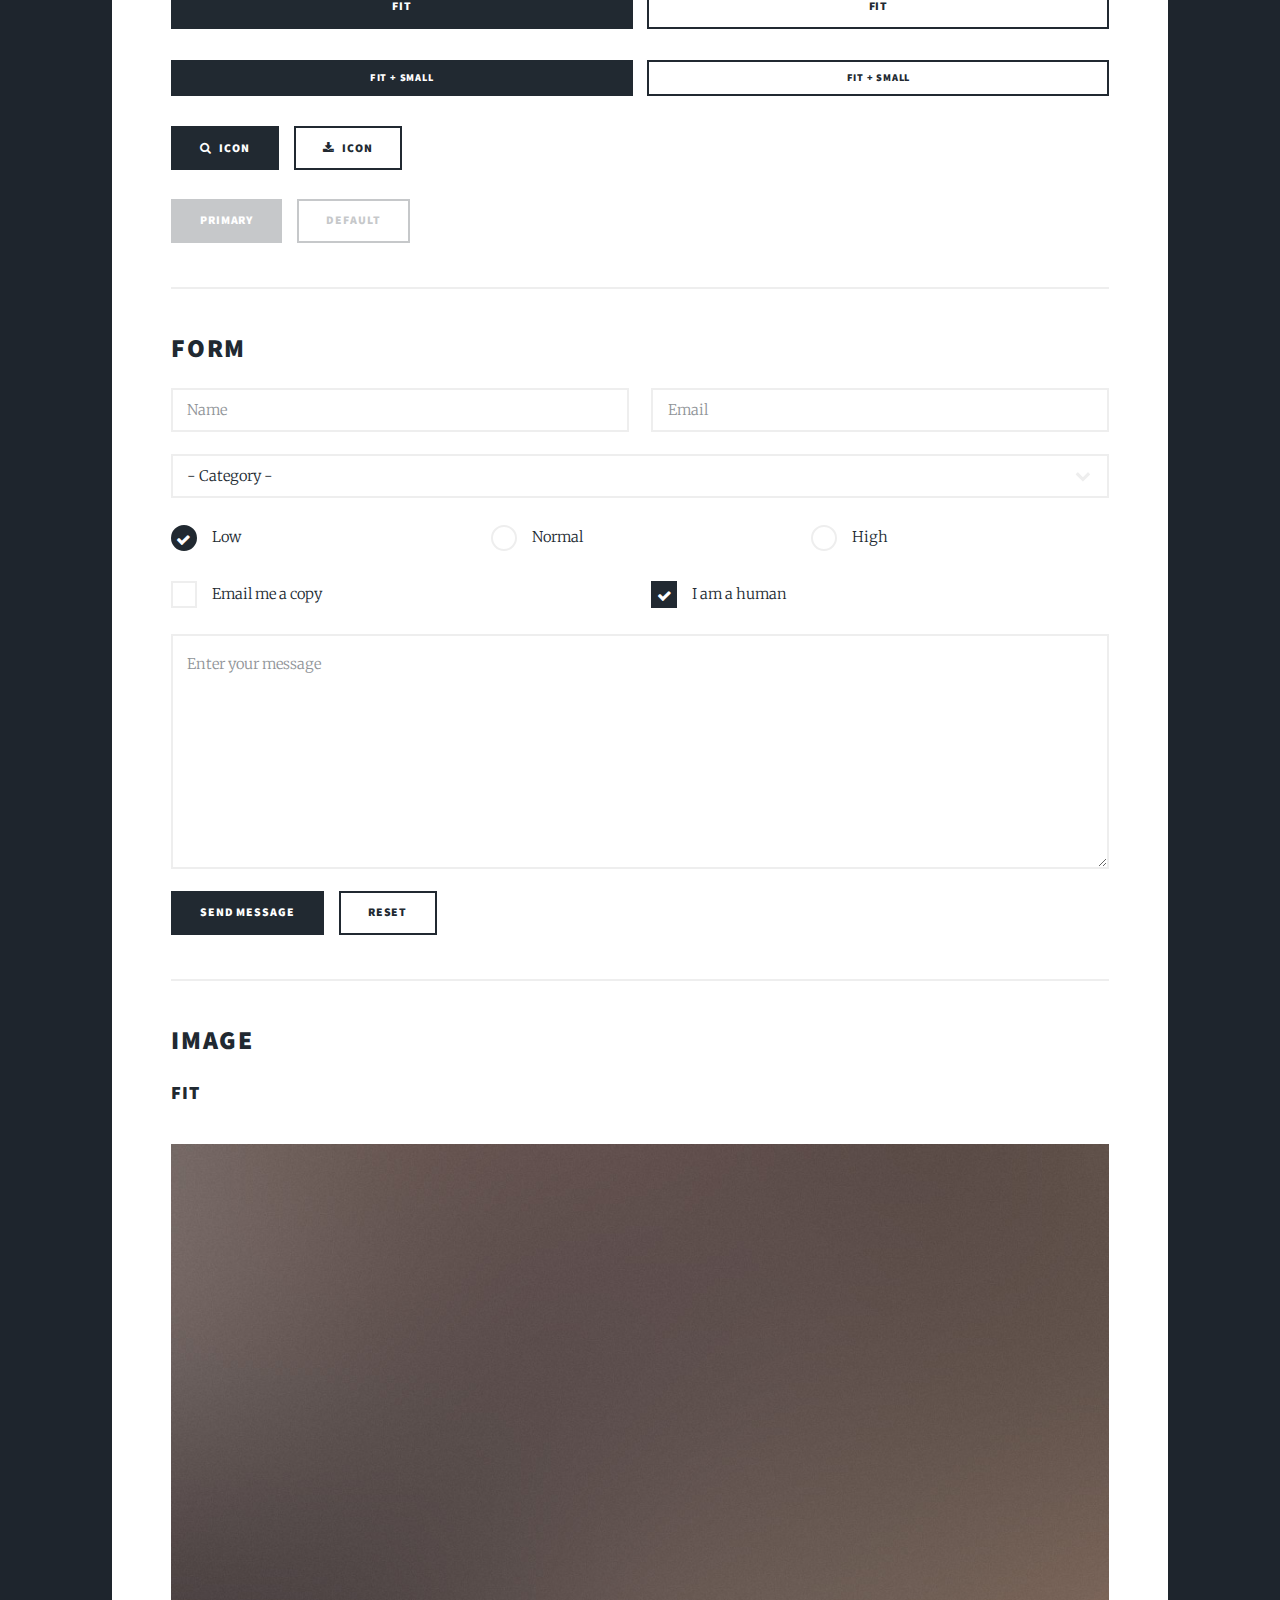
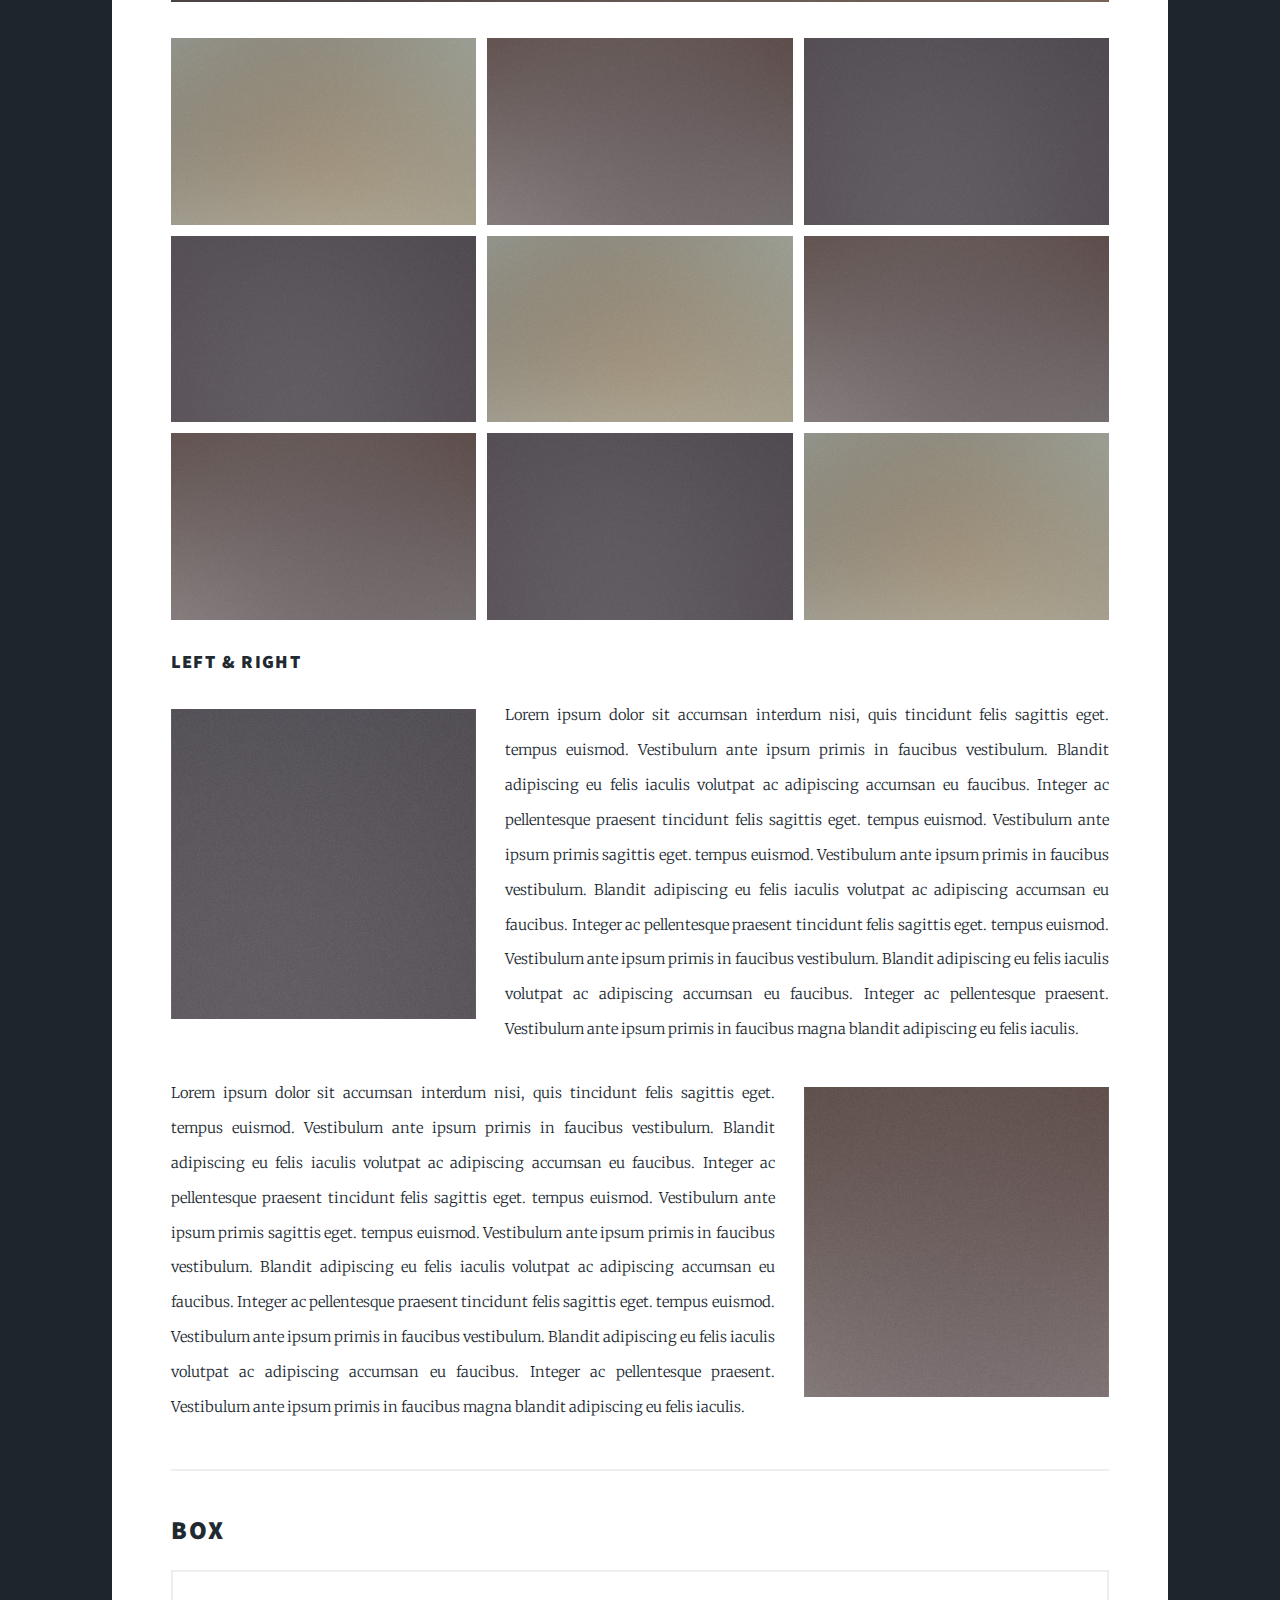
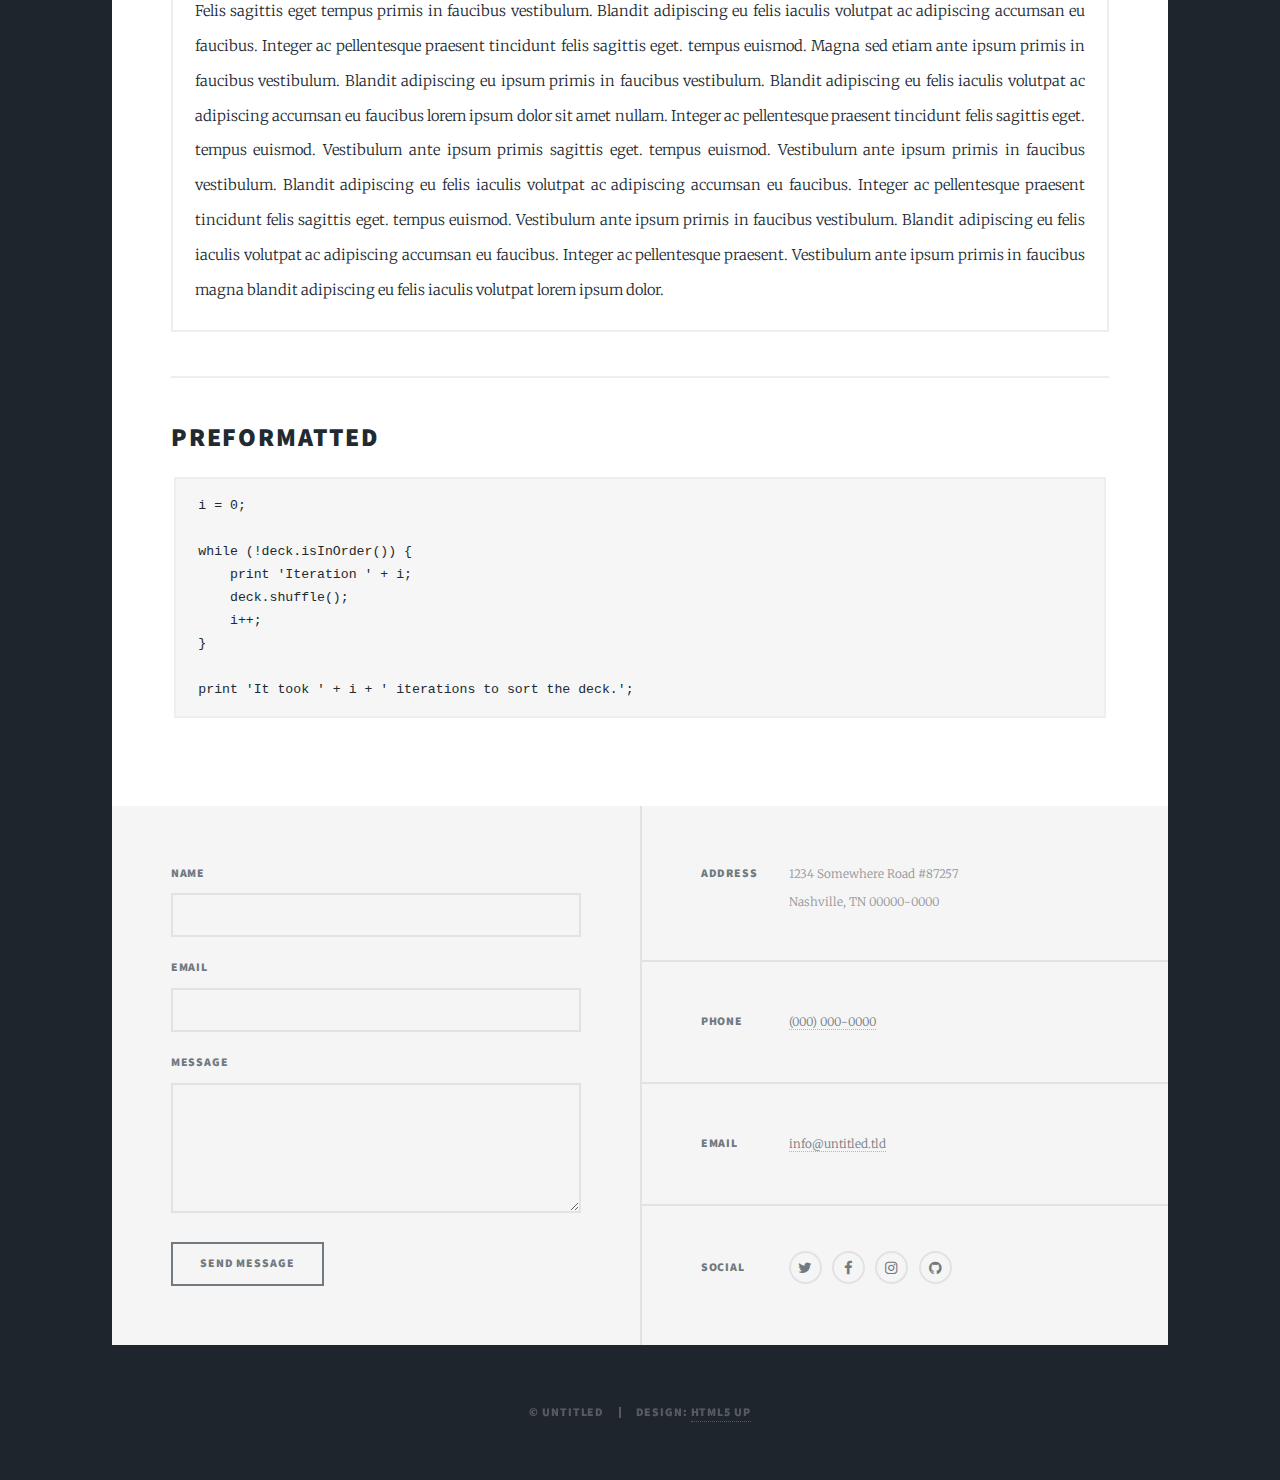
==== commit 04d35262: "asxc" ====
--- a/elements.html
+++ b/elements.html
@@ -26,7 +26,7 @@
 				<nav id="nav">
 					<ul class="links">
 						<li><a href="index.html">Assignment 2</a></li>
-						<li><a href="elements.html">Elements Reference</a></li>
+						<li class="active"><a href="elements.html">Elements Reference</a></li>
 					</ul>
 				</nav>
 
--- a/assets/css/main.css
+++ b/assets/css/main.css
@@ -17,7 +17,7 @@
 tfoot, thead, tr, th, td, article, aside,
 canvas, details, embed, figure, figcaption,
 footer, header, hgroup, menu, nav, output, ruby,
-section, summary, time, mark, audio, video {
+section, summary, time, mark, audio, video{
 	margin: 0;
 	padding: 0;
 	border: 0;
